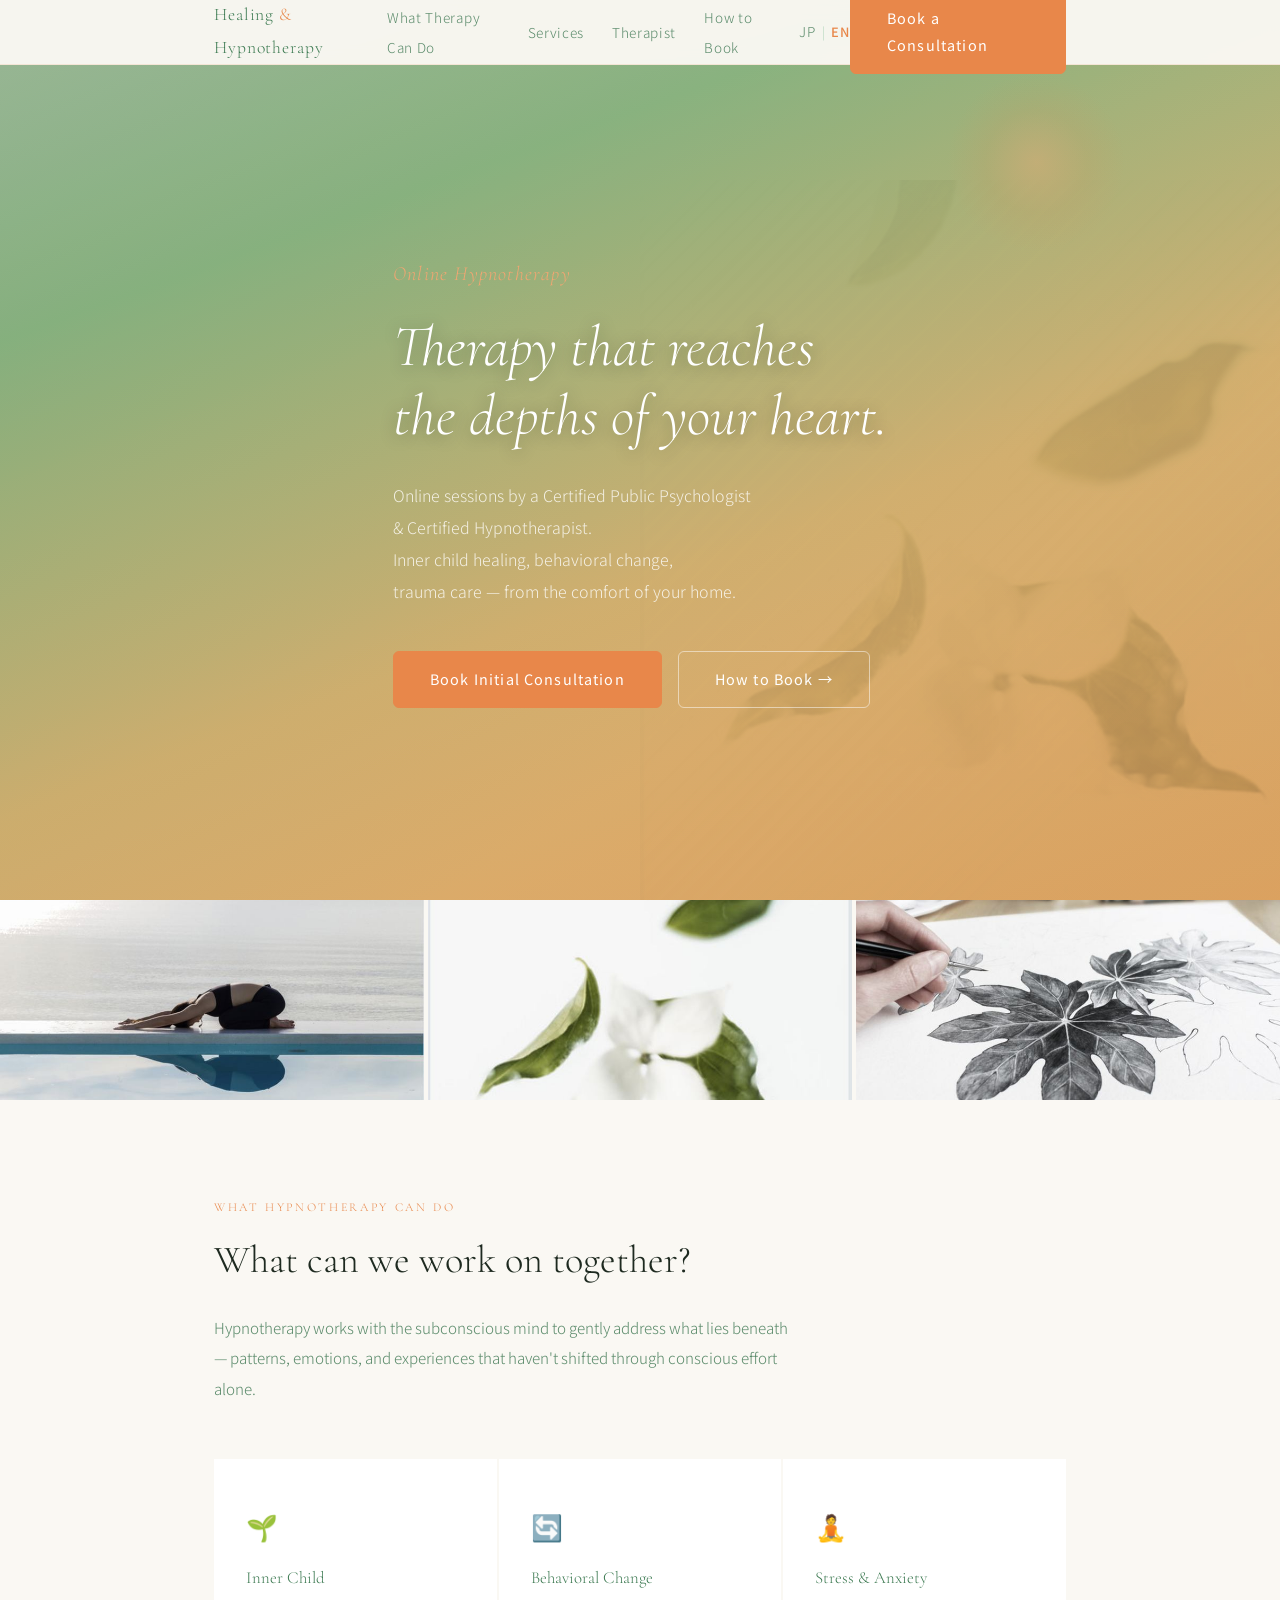
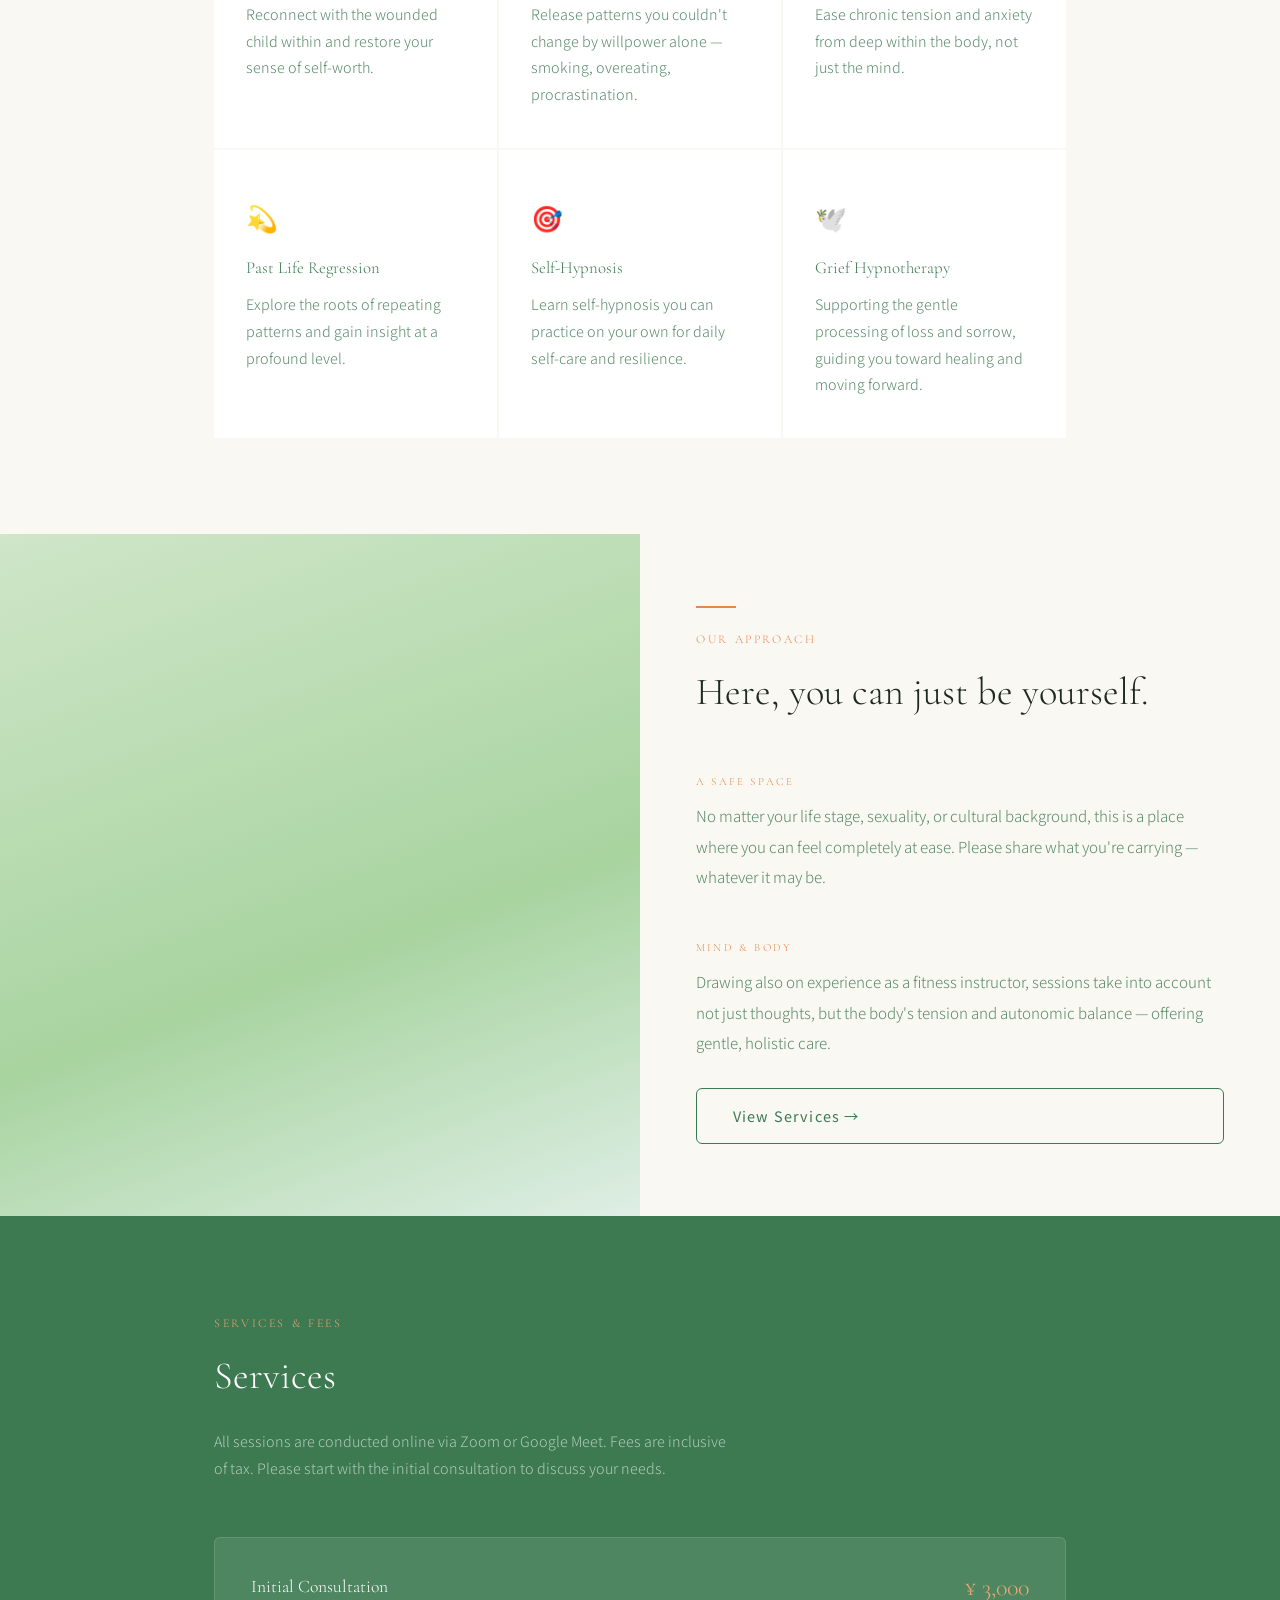
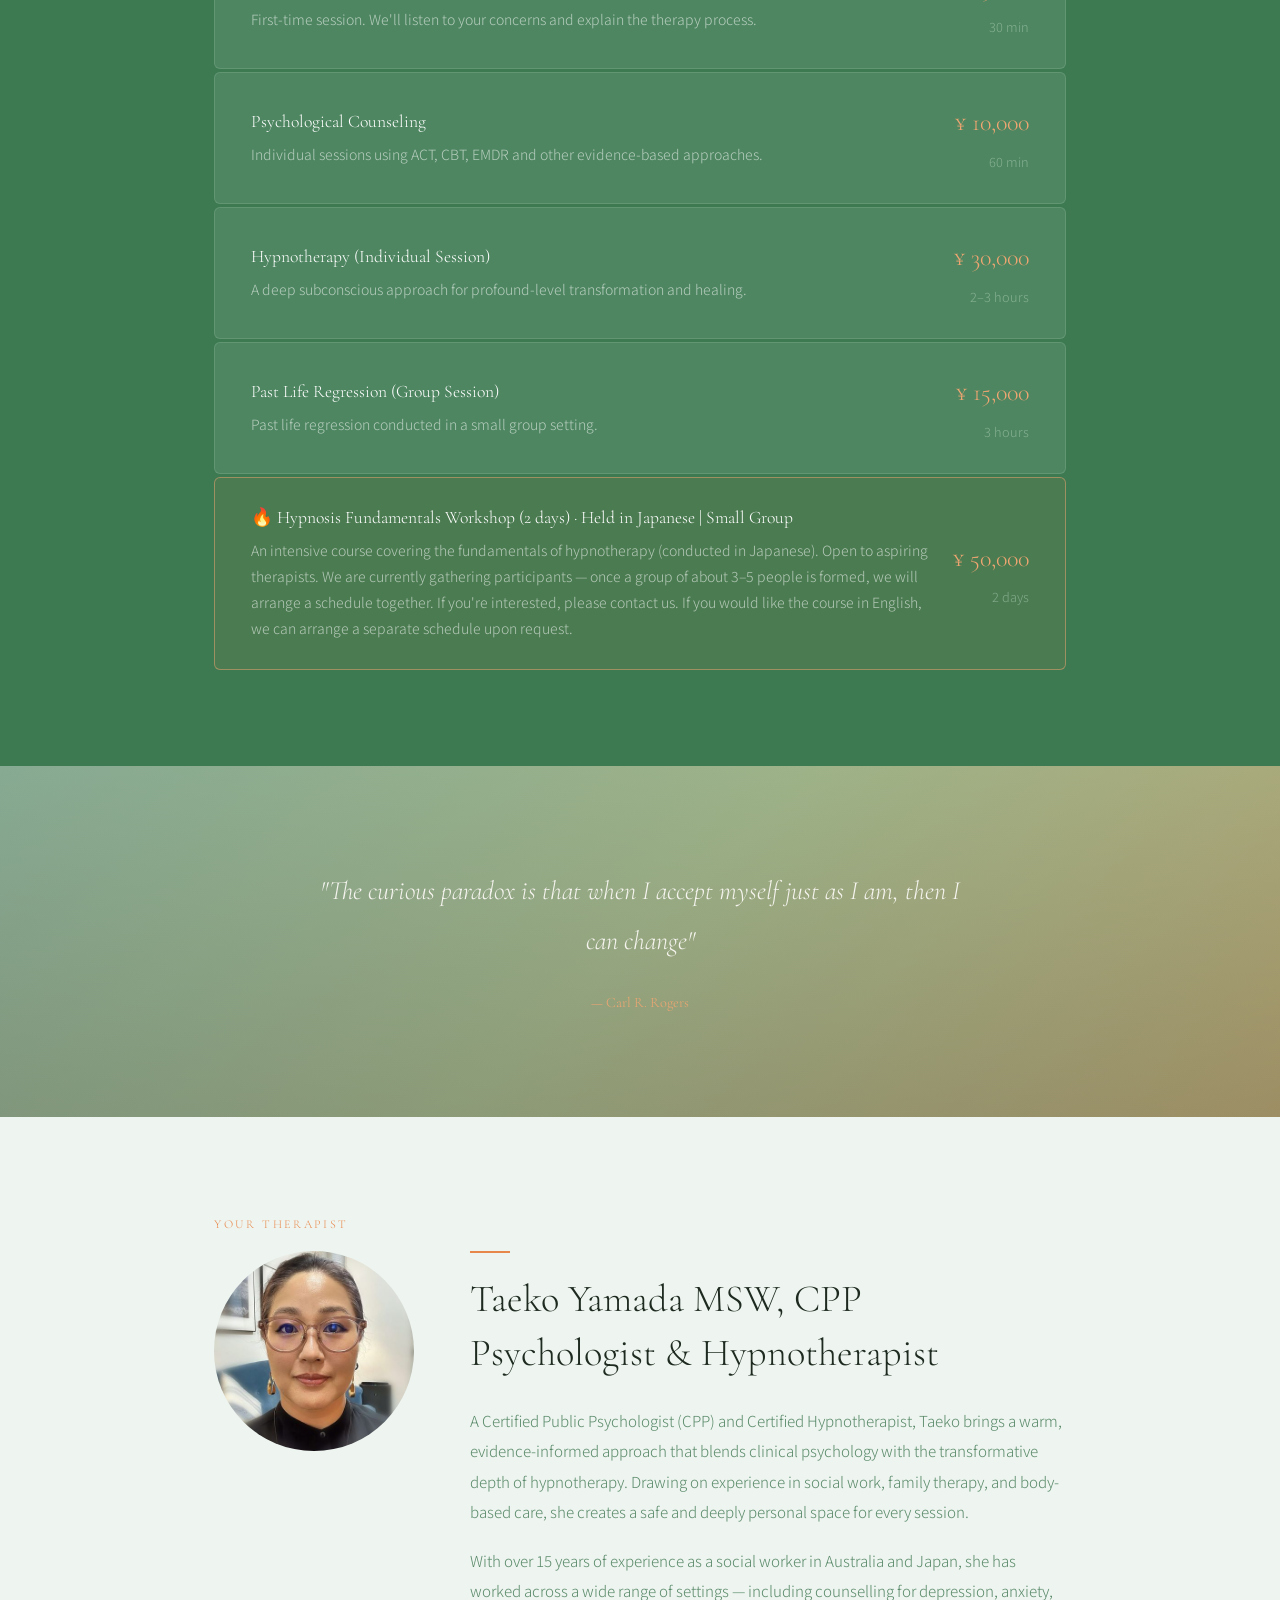
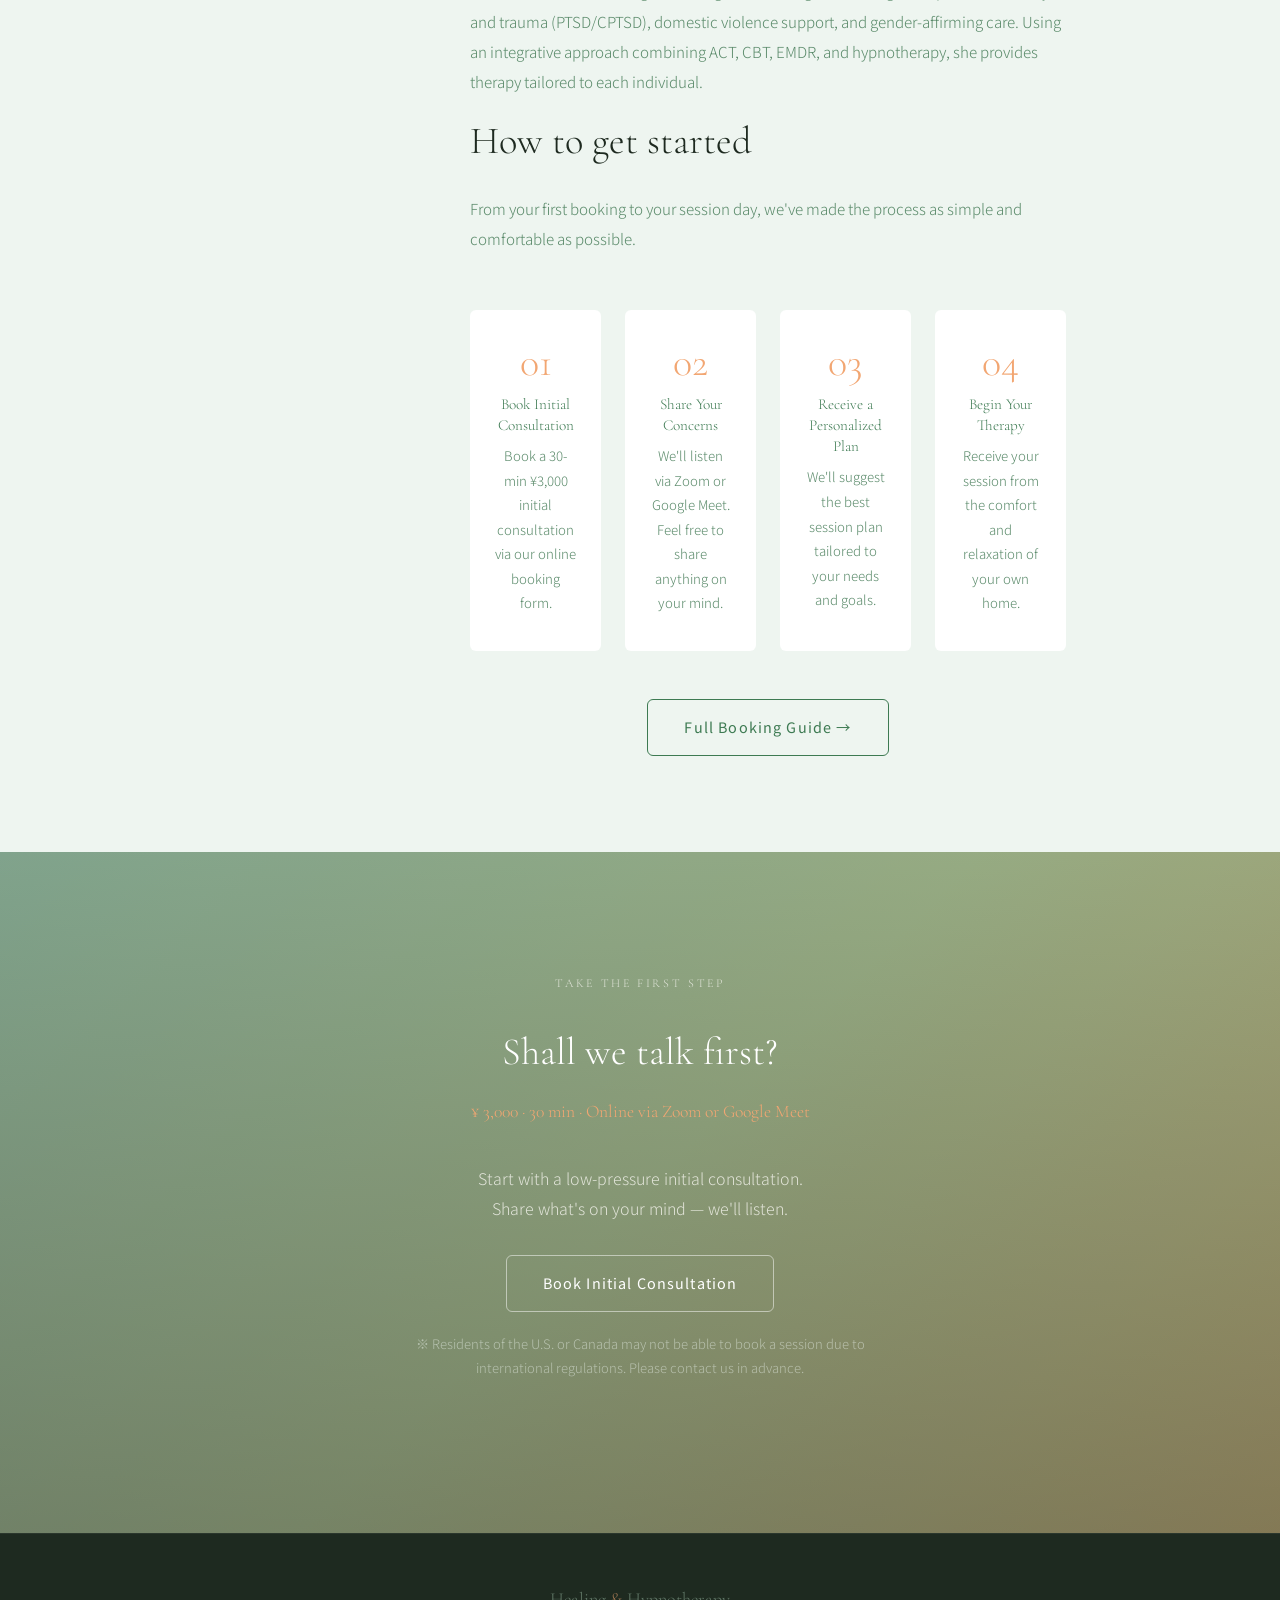
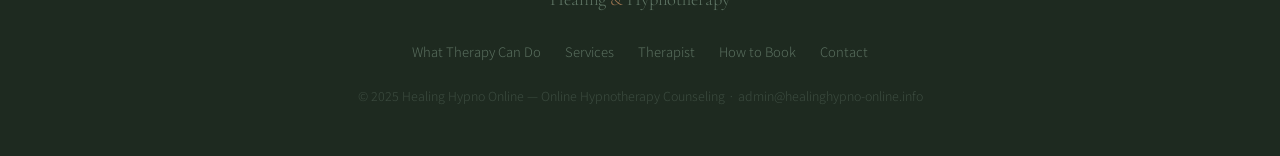
==== en/index.html @ 9063017f "Update EN workshop info: remove fixed date, add group-forming/EN-request notes" ====
<!DOCTYPE html>
<html lang="en">
<head>
  <meta charset="UTF-8" />
  <meta name="viewport" content="width=device-width, initial-scale=1.0" />
  <meta name="description" content="Online hypnotherapy and counseling by a Certified Public Psychologist and Certified Hypnotherapist. Inner child healing, behavioral change, trauma care — from home." />
  <title>Healing Hypno Online | Hypnotherapy &amp; Online Therapy</title>
    <meta property="og:type" content="website" />
    <meta property="og:site_name" content="Healing Hypno Online" />
    <meta property="og:title" content="Healing Hypno Online | Hypnotherapy &amp; Online Therapy" />
    <meta property="og:description" content="Online hypnotherapy and counseling by a licensed psychologist. Inner child healing, self-hypnosis, and behavioral change support for smoking cessation and wellness." />
    <meta property="og:url" content="https://healinghypno-online.info/en/" />
    <meta property="og:image" content="https://healinghypno-online.info/og-image.png" />
    <meta property="og:image:width" content="1200" />
    <meta property="og:image:height" content="630" />
    <meta property="og:locale" content="en_US" />
    <meta name="twitter:card" content="summary_large_image" />
    <meta name="twitter:title" content="Healing Hypno Online | Hypnotherapy &amp; Online Therapy" />
    <meta name="twitter:description" content="Online hypnotherapy and counseling by a licensed psychologist. Inner child healing, self-hypnosis, and behavioral change support for smoking cessation and wellness." />
    <meta name="twitter:image" content="https://healinghypno-online.info/og-image.png" />
  <link rel="preconnect" href="https://fonts.googleapis.com" />
  <link href="https://fonts.googleapis.com/css2?family=Noto+Serif+JP:wght@300;400;600&family=Noto+Sans+JP:wght@300;400;500&family=Cormorant+Garamond:ital,wght@0,300;0,400;1,300&display=swap" rel="stylesheet" />

  <style>
    :root {
      --ink:       #1e2a20;
      --deep:      #3d7a52;
      --warm:      #5a8a6a;
      --sage:      #7db88a;
      --sage-lt:   #b2d4bc;
      --orange:    #e8874a;
      --orange-lt: #f2a672;
      --orange-dk: #c96e30;
      --cream:     #faf8f3;
      --mist:      #eef5f0;
      --dew:       #deeee5;
      --white:     #ffffff;
      --radius:    6px;
      --serif-jp:  'Noto Serif JP', serif;
      --sans-jp:   'Noto Sans JP', sans-serif;
      --serif-en:  'Cormorant Garamond', serif;
    }

    *, *::before, *::after { box-sizing: border-box; margin: 0; padding: 0; }
    html { scroll-behavior: smooth; }
    body {
      background: var(--cream);
      color: var(--ink);
      font-family: var(--sans-jp);
      font-weight: 300;
      font-size: 16px;
      line-height: 1.85;
      -webkit-font-smoothing: antialiased;
    }
    img { display: block; max-width: 100%; }
    a { color: inherit; text-decoration: none; }

    .container { max-width: 900px; margin: 0 auto; padding: 0 24px; }
    .section { padding: 96px 0; }
    .section--dark { background: var(--deep); color: var(--mist); }
    .section--mist { background: var(--mist); }

    .label {
      font-family: var(--serif-en);
      font-size: 12px;
      letter-spacing: .22em;
      text-transform: uppercase;
      color: var(--orange);
      margin-bottom: 16px;
    }
    .label--light { color: var(--orange-lt); }
    .label--green { color: var(--sage); }

    h1, h2, h3 { font-family: var(--serif-en); font-weight: 300; line-height: 1.4; }
    h2 { font-size: clamp(1.7rem, 3vw, 2.4rem); margin-bottom: 24px; }
    h3 { font-size: 1.2rem; margin-bottom: 12px; }
    p { margin-bottom: 1.2em; }
    p:last-child { margin-bottom: 0; }

    /* BTN */
    .btn {
      display: inline-block;
      padding: 14px 36px;
      font-family: var(--sans-jp);
      font-size: .9rem; font-weight: 400;
      letter-spacing: .08em;
      border: 1px solid currentColor;
      border-radius: var(--radius);
      transition: background .25s, color .25s, border-color .25s;
      cursor: pointer;
    }
    .btn--primary { background: var(--orange); color: var(--white); border-color: var(--orange); }
    .btn--primary:hover { background: var(--orange-lt); border-color: var(--orange-lt); }
    .btn--green { background: var(--deep); color: var(--white); border-color: var(--deep); }
    .btn--green:hover { background: var(--warm); border-color: var(--warm); }
    .btn--outline { background: transparent; color: var(--deep); border-color: var(--deep); }
    .btn--outline:hover { background: var(--deep); color: var(--white); }
    .btn--outline-light { background: transparent; color: var(--white); border-color: rgba(255,255,255,.5); }
    .btn--outline-light:hover { background: rgba(255,255,255,.15); }

    /* NAV */
    nav {
      position: fixed; top: 0; left: 0; right: 0; z-index: 100;
      background: rgba(250,248,243,.96);
      backdrop-filter: blur(8px);
      border-bottom: 1px solid rgba(232,135,74,.15);
    }
    .nav-inner {
      max-width: 900px; margin: 0 auto; padding: 0 24px;
      display: flex; align-items: center; justify-content: space-between;
      height: 64px;
    }
    .nav-logo { font-family: var(--serif-en); font-size: 1.1rem; letter-spacing: .05em; color: var(--deep); }
    .nav-logo span { color: var(--orange); }
    .nav-links { display: flex; gap: 28px; list-style: none; align-items: center; }
    .nav-links a { font-size: .85rem; letter-spacing: .05em; color: var(--warm); transition: color .2s; }
    .nav-links a:hover { color: var(--orange); }
    .nav-lang {
      font-size: .8rem; letter-spacing: .06em;
      display: flex; align-items: center; gap: 6px;
    }
    .nav-lang a { color: var(--warm); transition: color .2s; }
    .nav-lang a:hover { color: var(--orange); }
    .nav-lang .active-lang { color: var(--orange); font-weight: 500; }
    .nav-lang .sep { color: var(--sage-lt); }
@media (max-width: 640px) { .nav-links { display: flex; gap: 0; } .nav-links li { display: none; } .nav-links li.lang-switch { display: block; } }

    /* HERO */
    .hero {
      min-height: 100svh;
      display: flex; align-items: center;
      position: relative; overflow: hidden;
      padding-top: 64px;
    }
    .hero-photo {
      position: absolute;
      right: -5%; bottom: -10%;
      width: 55%; height: 90%;
      background-size: cover;
      background-position: center;
      opacity: .22;
      mix-blend-mode: multiply;
      -webkit-mask-image: linear-gradient(135deg, transparent 0%, rgba(0,0,0,.5) 35%, black 70%);
      mask-image: linear-gradient(135deg, transparent 0%, rgba(0,0,0,.5) 35%, black 70%);
      pointer-events: none;
    }
    .hero-bg {
      position: absolute; inset: 0;
      background-image: linear-gradient(160deg, #cfe6c8 0%, #a8d4a0 25%, #e8c98a 60%, #f2b878 100%);
      background-size: cover;
      filter: brightness(.9) saturate(1.15);
    }
    .hero-overlay {
      position: absolute; inset: 0;
      background: linear-gradient(150deg, rgba(45,90,61,.22) 0%, rgba(232,135,74,.08) 70%, rgba(30,42,32,.02) 100%);
    }
    .hero-sun {
      position: absolute; top: 8%; right: 12%;
      width: 180px; height: 180px;
      background: radial-gradient(circle, rgba(242,166,114,.35) 0%, rgba(232,135,74,.1) 40%, transparent 70%);
      border-radius: 50%;
      animation: sunpulse 6s ease-in-out infinite;
      pointer-events: none;
    }
    @keyframes sunpulse {
      0%, 100% { transform: scale(1); opacity: .7; }
      50% { transform: scale(1.15); opacity: 1; }
    }
    @media (prefers-reduced-motion: reduce) { .hero-sun { animation: none; } }

    .hero-content { position: relative; z-index: 1; }
    .hero-en {
      font-family: var(--serif-en); font-style: italic;
      font-size: clamp(1rem, 2vw, 1.25rem);
      color: var(--orange-lt); margin-bottom: 20px; letter-spacing: .06em;
    }
    .hero h1 {
      font-family: var(--serif-en); font-style: italic; font-weight: 300;
      font-size: clamp(2.2rem, 5.5vw, 3.6rem); color: var(--white);
      margin-bottom: 28px; line-height: 1.2;
      text-shadow: 0 2px 16px rgba(20,30,22,.35);
    }
    .hero-sub {
      font-size: 1rem; color: rgba(250,248,243,.88);
      max-width: 480px; margin-bottom: 44px; line-height: 2;
    }
    .hero-btns { display: flex; gap: 16px; flex-wrap: wrap; }

    /* NATURE STRIP */
    .nature-strip {
      display: grid; grid-template-columns: repeat(3, 1fr); gap: 4px;
      height: 200px; overflow: hidden;
    }
    .nature-strip-img { transition: transform .7s ease; }
    .nature-strip-img:hover { transform: scale(1.04); }
    .nature-strip-img:nth-child(1) { background: linear-gradient(135deg, #7db88a, #3d7a52); }
    .nature-strip-img:nth-child(2) { background: linear-gradient(135deg, #a8d4a0, #7db88a); }
    .nature-strip-img:nth-child(3) { background: linear-gradient(135deg, #e8c98a, #e8874a); }
    @media (max-width: 580px) { .nature-strip { height: 120px; } }

    /* WHAT IS */
    .what-grid {
      display: grid; grid-template-columns: repeat(3, 1fr);
      gap: 2px; margin-top: 56px;
    }
    @media (max-width: 680px) { .what-grid { grid-template-columns: 1fr; } }
    .what-card {
      background: var(--white); padding: 40px 32px;
      border-top: 3px solid transparent;
      transition: border-color .25s, transform .25s, box-shadow .25s;
    }
    .what-card:hover { border-top-color: var(--orange); transform: translateY(-3px); box-shadow: 0 8px 24px rgba(232,135,74,.1); }
    .what-icon { font-size: 1.6rem; margin-bottom: 16px; display: block; }
    .what-card h3 { font-size: 1.05rem; color: var(--deep); }
    .what-card p { font-size: .9rem; color: var(--warm); }

    /* SPLIT */
    .split { display: grid; grid-template-columns: 1fr 1fr; gap: 0; }
    @media (max-width: 640px) { .split { grid-template-columns: 1fr; } }
    .split-img {
      min-height: 420px;
      background: linear-gradient(160deg, #cfe6c8 0%, #a8d4a0 60%, #deeee5 100%);
    }
    .split-body { padding: 72px 56px; display: flex; flex-direction: column; justify-content: center; }
    @media (max-width: 640px) {
      .split-img { min-height: 200px; }
      .split-body { padding: 48px 24px; }
    }
    .split-sub-label {
      font-family: var(--serif-en); font-size: 11px; letter-spacing: .2em;
      text-transform: uppercase; color: var(--orange); margin-bottom: 8px; margin-top: 28px;
    }
    .split-sub-label:first-of-type { margin-top: 0; }

    .accent-line { width: 40px; height: 2px; background: var(--orange); margin-bottom: 20px; }

    /* SERVICES */
    .service-list { margin-top: 56px; display: flex; flex-direction: column; gap: 3px; }
    .service-item {
      background: rgba(255,255,255,.09);
      border: 1px solid rgba(178,212,188,.2);
      padding: 28px 36px;
      display: flex; justify-content: space-between; align-items: center;
      gap: 24px; transition: background .2s, border-color .2s; border-radius: var(--radius);
    }
    .service-item:hover { background: rgba(255,255,255,.15); border-color: rgba(242,166,114,.4); }
    .service-info h3 { color: var(--white); font-size: 1.1rem; margin-bottom: 6px; }
    .service-info p { font-size: .88rem; color: rgba(238,245,240,.65); margin: 0; }
    .service-meta { text-align: right; flex-shrink: 0; }
    .service-price {
      font-family: var(--serif-en); font-size: 1.5rem;
      color: var(--orange-lt); display: block;
    }
    .service-duration { font-size: .8rem; color: rgba(178,212,188,.55); }
    .service-item--featured { border-color: rgba(242,166,114,.5) !important; background: rgba(232,135,74,.08) !important; }
    @media (max-width: 580px) {
      .service-item { flex-direction: column; align-items: flex-start; }
      .service-meta { text-align: left; }
    }

    /* PROFILE */
    .profile-grid { display: grid; grid-template-columns: 200px 1fr; gap: 56px; align-items: start; }
    @media (max-width: 640px) { .profile-grid { grid-template-columns: 1fr; gap: 32px; } }
    .profile-avatar {
      width: 200px; height: 200px; border-radius: 50%;
      background: linear-gradient(135deg, var(--dew), var(--sage-lt));
      display: flex; align-items: center; justify-content: center;
      font-size: 4rem;
    }
    .credential-list { list-style: none; margin-top: 20px; display: flex; flex-direction: column; gap: 8px; }
    .credential-list li {
      font-size: .88rem; color: var(--warm);
      padding-left: 20px; position: relative;
    }
    .credential-list li::before { content: '—'; position: absolute; left: 0; color: var(--orange); }

    /* FLOW */
    .approach-steps {
      display: grid; grid-template-columns: repeat(4, 1fr);
      gap: 24px; margin-top: 56px;
    }
    @media (max-width: 680px) { .approach-steps { grid-template-columns: repeat(2, 1fr); } }
    .step {
      background: var(--white); padding: 32px 24px;
      border-radius: var(--radius); text-align: center;
      border-bottom: 3px solid transparent;
      transition: border-color .25s, box-shadow .25s;
    }
    .step:hover { border-bottom-color: var(--orange); box-shadow: 0 6px 20px rgba(232,135,74,.1); }
    .step-num {
      font-family: var(--serif-en); font-size: 2.5rem;
      color: var(--orange-lt); line-height: 1; margin-bottom: 12px; display: block;
    }
    .step h3 { font-size: .95rem; color: var(--deep); margin-bottom: 8px; }
    .step p { font-size: .83rem; color: var(--warm); }

    /* QUOTE BAND */
    .quote-band {
      position: relative; overflow: hidden;
      padding: 100px 24px; text-align: center; color: var(--white);
    }
    .quote-band-bg {
      position: absolute; inset: 0;
      background-image: linear-gradient(135deg, #b8dcc4 0%, #d8e8b8 50%, #f0d49a 100%);
      filter: brightness(.85) saturate(1.1);
    }
    .quote-band-overlay {
      position: absolute; inset: 0;
      background: linear-gradient(to bottom, rgba(45,90,61,.18), rgba(30,42,32,.28));
    }
    .quote-band-content { position: relative; z-index: 1; max-width: 640px; margin: 0 auto; }
    .quote-band blockquote {
      font-family: var(--serif-en); font-style: italic; font-weight: 300;
      font-size: clamp(1.2rem, 2.5vw, 1.65rem);
      line-height: 1.9; color: rgba(250,248,243,.95); margin-bottom: 20px;
    }
    .quote-band cite { font-family: var(--serif-en); font-style: normal; font-size: .9rem; color: var(--orange-lt); }

    /* CTA */
    .cta-section {
      position: relative; overflow: hidden;
      text-align: center; padding: 120px 24px; color: var(--white);
    }
    .cta-bg {
      position: absolute; inset: 0;
      background-image: linear-gradient(135deg, #b8dcc4 0%, #d8e8b8 50%, #f0d49a 100%);
      filter: brightness(.82) saturate(1.1);
    }
    .cta-overlay {
      position: absolute; inset: 0;
      background: linear-gradient(to bottom, rgba(45,90,61,.2), rgba(30,42,32,.4));
    }
    .cta-content { position: relative; z-index: 1; }
    .cta-section h2 { color: var(--white); margin-bottom: 16px; }
    .cta-section p { color: rgba(250,248,243,.78); margin-bottom: 32px; max-width: 480px; margin-left: auto; margin-right: auto; }
    .cta-price-note { font-family: var(--serif-en); font-size: 1.1rem; color: var(--orange-lt); margin-bottom: 36px; display: block; }

    /* FOOTER */
    footer {
      background: var(--ink);
      border-top: 1px solid rgba(255,255,255,.06);
      padding: 48px 24px; text-align: center;
    }
    .footer-logo { font-family: var(--serif-en); font-size: 1.15rem; color: rgba(178,212,188,.45); margin-bottom: 8px; }
    .footer-logo span { color: rgba(242,166,114,.6); }
    .footer-links {
      display: flex; justify-content: center; gap: 24px; flex-wrap: wrap;
      list-style: none; margin: 20px 0;
    }
    .footer-links a { font-size: .82rem; color: rgba(178,212,188,.4); transition: color .2s; }
    .footer-links a:hover { color: var(--orange-lt); }
    .footer-copy { font-size: .78rem; color: rgba(178,212,188,.2); }

    .fade-in { opacity: 0; transform: translateY(24px); transition: opacity .7s ease, transform .7s ease; }
    .fade-in.visible { opacity: 1; transform: none; }
  .back-top{position:fixed;bottom:28px;right:28px;z-index:200;width:44px;height:44px;background:var(--orange);color:var(--white);border:none;border-radius:50%;display:flex;align-items:center;justify-content:center;cursor:pointer;opacity:0;pointer-events:none;transition:opacity .3s,transform .3s;font-size:1.2rem;box-shadow:0 4px 12px rgba(232,135,74,.35)}.back-top.visible{opacity:1;pointer-events:auto}.back-top:hover{transform:translateY(-3px);background:var(--orange-lt)}
  </style>
  <link rel="canonical" href="https://healinghypno-online.info/en/" />
  <link rel="alternate" hreflang="ja" href="https://healinghypno-online.info/" />
  <link rel="alternate" hreflang="en" href="https://healinghypno-online.info/en/" />
  <link rel="alternate" hreflang="x-default" href="https://healinghypno-online.info/" />
  <meta property="og:title" content="Healing Hypno Online | Hypnotherapy &amp; Online Therapy" />
  <meta property="og:description" content="Online hypnotherapy and counseling by a Certified Public Psychologist and Certified Hypnotherapist. Inner child healing, behavioral change, trauma care — from home." />
  <meta property="og:url" content="https://healinghypno-online.info/en/" />
  <meta property="og:type" content="website" />
  <meta property="og:locale" content="en_US" />
  <meta property="og:locale:alternate" content="ja_JP" />
</head>
<body>

<!-- NAV -->
<nav>
  <div class="nav-inner">
    <div class="nav-logo">Healing <span>&</span> Hypnotherapy</div>
    <ul class="nav-links">
      <li><a href="#about">What Therapy Can Do</a></li>
      <li><a href="#services">Services</a></li>
      <li><a href="#profile">Therapist</a></li>
      <li><a href="https://fluentmind350.github.io/healing-hypno-booking/en.html">How to Book</a></li>
      <li class="nav-lang lang-switch">
        <a href="https://www.healinghypno-online.info">JP</a>
        <span class="sep">|</span>
        <span class="active-lang">EN</span>
      </li>
    </ul>
    <a href="https://docs.google.com/forms/d/e/1FAIpQLSc7ksZSYjFXfZsTuzKey1ICZi8XS70Y63VBq0-anXYmDNOoTw/viewform" class="btn btn--primary" target="_blank">Book a Consultation</a>
  </div>
</nav>

<!-- HERO -->
<section class="hero">
  <div class="hero-bg"></div>
  <div class="hero-photo" style="background-image:url('[data-uri]')"></div>
  <div class="hero-overlay"></div>
  <div class="hero-sun"></div>
  <div class="container hero-content fade-in">
    <p class="hero-en">Online Hypnotherapy</p>
    <h1>Therapy that reaches<br>the depths of your heart.</h1>
    <p class="hero-sub">
      Online sessions by a Certified Public Psychologist<br>
      &amp; Certified Hypnotherapist.<br>
      Inner child healing, behavioral change,<br>
      trauma care — from the comfort of your home.
    </p>
    <div class="hero-btns">
      <a href="https://docs.google.com/forms/d/e/1FAIpQLSc7ksZSYjFXfZsTuzKey1ICZi8XS70Y63VBq0-anXYmDNOoTw/viewform" class="btn btn--primary" target="_blank">Book Initial Consultation</a>
      <a href="https://fluentmind350.github.io/healing-hypno-booking/en.html" class="btn btn--outline-light">How to Book →</a>
    </div>
  </div>
</section>

<!-- NATURE STRIP -->
<div class="nature-strip">
  <div class="nature-strip-img" style="background-image:url('[data-uri]'); background-size:cover; background-position:center;"></div>
  <div class="nature-strip-img" style="background-image:url('[data-uri]'); background-size:cover; background-position:center;"></div>
  <div class="nature-strip-img" style="background-image:url('[data-uri]'); background-size:cover; background-position:center;"></div>
</div>

<!-- WHAT IS THERAPY -->
<section class="section" id="about">
  <div class="container fade-in">
    <p class="label">What Hypnotherapy Can Do</p>
    <h2>What can we work on together?</h2>
    <p style="color: var(--warm); max-width: 580px; font-size: .95rem; line-height: 2;">
      Hypnotherapy works with the subconscious mind to gently address what lies beneath — patterns,
      emotions, and experiences that haven't shifted through conscious effort alone.
    </p>
    <div class="what-grid">
      <div class="what-card">
        <span class="what-icon">🌱</span>
        <h3>Inner Child</h3>
        <p>Reconnect with the wounded child within and restore your sense of self-worth.</p>
      </div>
      <div class="what-card">
        <span class="what-icon">🔄</span>
        <h3>Behavioral Change</h3>
        <p>Release patterns you couldn't change by willpower alone — smoking, overeating, procrastination.</p>
      </div>
      <div class="what-card">
        <span class="what-icon">🧘</span>
        <h3>Stress &amp; Anxiety</h3>
        <p>Ease chronic tension and anxiety from deep within the body, not just the mind.</p>
      </div>
      <div class="what-card">
        <span class="what-icon">💫</span>
        <h3>Past Life Regression</h3>
        <p>Explore the roots of repeating patterns and gain insight at a profound level.</p>
      </div>
      <div class="what-card">
        <span class="what-icon">🎯</span>
        <h3>Self-Hypnosis</h3>
        <p>Learn self-hypnosis you can practice on your own for daily self-care and resilience.</p>
      </div>
      <div class="what-card">
        <span class="what-icon">🕊️</span>
        <h3>Grief Hypnotherapy</h3>
        <p>Supporting the gentle processing of loss and sorrow, guiding you toward healing and moving forward.</p>
      </div>
    </div>
  </div>
</section>

<!-- ABOUT / SPLIT -->
<div class="split">
  <div class="split-img"></div>
  <div class="split-body fade-in">
    <div class="accent-line"></div>
    <p class="label">Our Approach</p>
    <h2>Here, you can just be yourself.</h2>
    <p class="split-sub-label">A Safe Space</p>
    <p style="color: var(--warm); font-size: .95rem; line-height: 2;">
      No matter your life stage, sexuality, or cultural background,
      this is a place where you can feel completely at ease.
      Please share what you're carrying — whatever it may be.
    </p>
    <p class="split-sub-label">Mind &amp; Body</p>
    <p style="color: var(--warm); font-size: .95rem; line-height: 2;">
      Drawing also on experience as a fitness instructor, sessions
      take into account not just thoughts, but the body's tension
      and autonomic balance — offering gentle, holistic care.
    </p>
    <a href="#services" class="btn btn--outline" style="margin-top: 12px; display: inline-block;">View Services →</a>
  </div>
</div>

<!-- SERVICES -->
<section class="section section--dark" id="services">
  <div class="container fade-in">
    <p class="label label--light">Services &amp; Fees</p>
    <h2 style="color: var(--white);">Services</h2>
    <p style="color: rgba(238,245,240,.65); font-size: .9rem; max-width: 520px;">
      All sessions are conducted online via Zoom or Google Meet. Fees are inclusive of tax.
      Please start with the initial consultation to discuss your needs.
    </p>
    <div class="service-list">
      <div class="service-item">
        <div class="service-info">
          <h3>Initial Consultation</h3>
          <p>First-time session. We'll listen to your concerns and explain the therapy process.</p>
        </div>
        <div class="service-meta">
          <span class="service-price">¥ 3,000</span>
          <span class="service-duration">30 min</span>
        </div>
      </div>
      <div class="service-item">
        <div class="service-info">
          <h3>Psychological Counseling</h3>
          <p>Individual sessions using ACT, CBT, EMDR and other evidence-based approaches.</p>
        </div>
        <div class="service-meta">
          <span class="service-price">¥ 10,000</span>
          <span class="service-duration">60 min</span>
        </div>
      </div>
      <div class="service-item">
        <div class="service-info">
          <h3>Hypnotherapy (Individual Session)</h3>
          <p>A deep subconscious approach for profound-level transformation and healing.</p>
        </div>
        <div class="service-meta">
          <span class="service-price">¥ 30,000</span>
          <span class="service-duration">2–3 hours</span>
        </div>
      </div>
      <div class="service-item">
        <div class="service-info">
          <h3>Past Life Regression (Group Session)</h3>
          <p>Past life regression conducted in a small group setting.</p>
        </div>
        <div class="service-meta">
          <span class="service-price">¥ 15,000</span>
          <span class="service-duration">3 hours</span>
        </div>
      </div>
      <div class="service-item service-item--featured">
        <div class="service-info">
          <h3>🔥 Hypnosis Fundamentals Workshop (2 days) · Held in Japanese | Small Group</h3>
          <p>An intensive course covering the fundamentals of hypnotherapy (conducted in Japanese). Open to aspiring therapists. We are currently gathering participants — once a group of about 3–5 people is formed, we will arrange a schedule together. If you're interested, please contact us. If you would like the course in English, we can arrange a separate schedule upon request.</p>
        </div>
        <div class="service-meta">
          <span class="service-price">¥ 50,000</span>
          <span class="service-duration">2 days</span>
        </div>
      </div>
      
    </div>
  </div>
</section>

<!-- QUOTE BAND -->
<div class="quote-band">
  <div class="quote-band-bg"></div>
  <div class="quote-band-overlay"></div>
  <div class="quote-band-content fade-in">
    <blockquote>
      "The curious paradox is that when I accept myself just as I am, then I can change"
    </blockquote>
    <cite>— Carl R. Rogers</cite>
  </div>
</div>

<!-- PROFILE -->
<section class="section section--mist" id="profile">
  <div class="container fade-in">
    <p class="label">Your Therapist</p>
    <div class="profile-grid">
      <div>
        <img style="width:200px;height:200px;border-radius:50%;object-fit:cover;display:block;" src="[data-uri]"/>
      </div>
      <div>
        <div class="accent-line"></div>
        <h2>Taeko Yamada MSW, CPP<br>Psychologist &amp; Hypnotherapist</h2>
        <p style="color: var(--warm); font-size: .95rem; line-height: 2;">
          A Certified Public Psychologist (CPP) and Certified Hypnotherapist, Taeko brings
          a warm, evidence-informed approach that blends clinical psychology with the
          transformative depth of hypnotherapy. Drawing on experience in social work,
          family therapy, and body-based care, she creates a safe and deeply personal
          space for every session.
        </p>
        <p style="color:var(--warm);font-size:.95rem;line-height:2">With over 15 years of experience as a social worker in Australia and Japan, she has worked across a wide range of settings — including counselling for depression, anxiety, and trauma (PTSD/CPTSD), domestic violence support, and gender-affirming care. Using an integrative approach combining ACT, CBT, EMDR, and hypnotherapy, she provides therapy tailored to each individual.</p>
    <h2>How to get started</h2>
    <p style="color: var(--warm); max-width: 560px; font-size: .95rem; line-height: 2;">
      From your first booking to your session day, we've made the process
      as simple and comfortable as possible.
    </p>
    <div class="approach-steps">
      <div class="step">
        <span class="step-num">01</span>
        <h3>Book Initial Consultation</h3>
        <p>Book a 30-min ¥3,000 initial consultation via our online booking form.</p>
      </div>
      <div class="step">
        <span class="step-num">02</span>
        <h3>Share Your Concerns</h3>
        <p>We'll listen via Zoom or Google Meet. Feel free to share anything on your mind.</p>
      </div>
      <div class="step">
        <span class="step-num">03</span>
        <h3>Receive a Personalized Plan</h3>
        <p>We'll suggest the best session plan tailored to your needs and goals.</p>
      </div>
      <div class="step">
        <span class="step-num">04</span>
        <h3>Begin Your Therapy</h3>
        <p>Receive your session from the comfort and relaxation of your own home.</p>
      </div>
    </div>
    <div style="margin-top: 48px; text-align: center;">
      <a href="https://fluentmind350.github.io/healing-hypno-booking/en.html" class="btn btn--outline">Full Booking Guide →</a>
    </div>
  </div>
</section>

<!-- CTA -->
<section class="cta-section">
  <div class="cta-bg"></div>
  <div class="cta-overlay"></div>
  <div class="cta-content fade-in">
    <p class="label label--light">Take the first step</p>
    <h2 style="color: var(--white);">Shall we talk first?</h2>
    <span class="cta-price-note">¥ 3,000 · 30 min · Online via Zoom or Google Meet</span>
    <p>Start with a low-pressure initial consultation.<br>Share what's on your mind — we'll listen.</p>
    <a href="https://docs.google.com/forms/d/e/1FAIpQLSc7ksZSYjFXfZsTuzKey1ICZi8XS70Y63VBq0-anXYmDNOoTw/viewform" class="btn btn--outline-light" target="_blank">Book Initial Consultation</a>
  
    <p style="color:rgba(238,245,240,.5);font-size:.82rem;margin-top:20px;">※ Residents of the U.S. or Canada may not be able to book a session due to international regulations. Please contact us in advance.</p>
  </div>
</section>

<!-- FOOTER -->
<footer>
  <div class="footer-logo">Healing <span>&</span> Hypnotherapy</div>
  <ul class="footer-links">
    <li><a href="#about">What Therapy Can Do</a></li>
    <li><a href="#services">Services</a></li>
    <li><a href="#profile">Therapist</a></li>
    <li><a href="https://fluentmind350.github.io/healing-hypno-booking/en.html">How to Book</a></li>
    <li><a href="mailto:admin@healinghypno-online.info">Contact</a></li>
  </ul>
  <p class="footer-copy">© 2025 Healing Hypno Online — Online Hypnotherapy Counseling · admin@healinghypno-online.info</p>
</footer>

<script>
  const obs = new IntersectionObserver(entries => {
    entries.forEach(e => { if (e.isIntersecting) { e.target.classList.add('visible'); obs.unobserve(e.target); } });
  }, { threshold: 0.1 });
  document.querySelectorAll('.fade-in').forEach(el => obs.observe(el));
</script>


<button class="back-top" id="backTop" aria-label="Back to top" onclick="window.scrollTo({top:0,behavior:'smooth'})">&#8593;</button>
<script>window.addEventListener('scroll',()=>{const b=document.getElementById('backTop');if(b)b.classList.toggle('visible',window.scrollY>300);});</script>
</body>
</html>
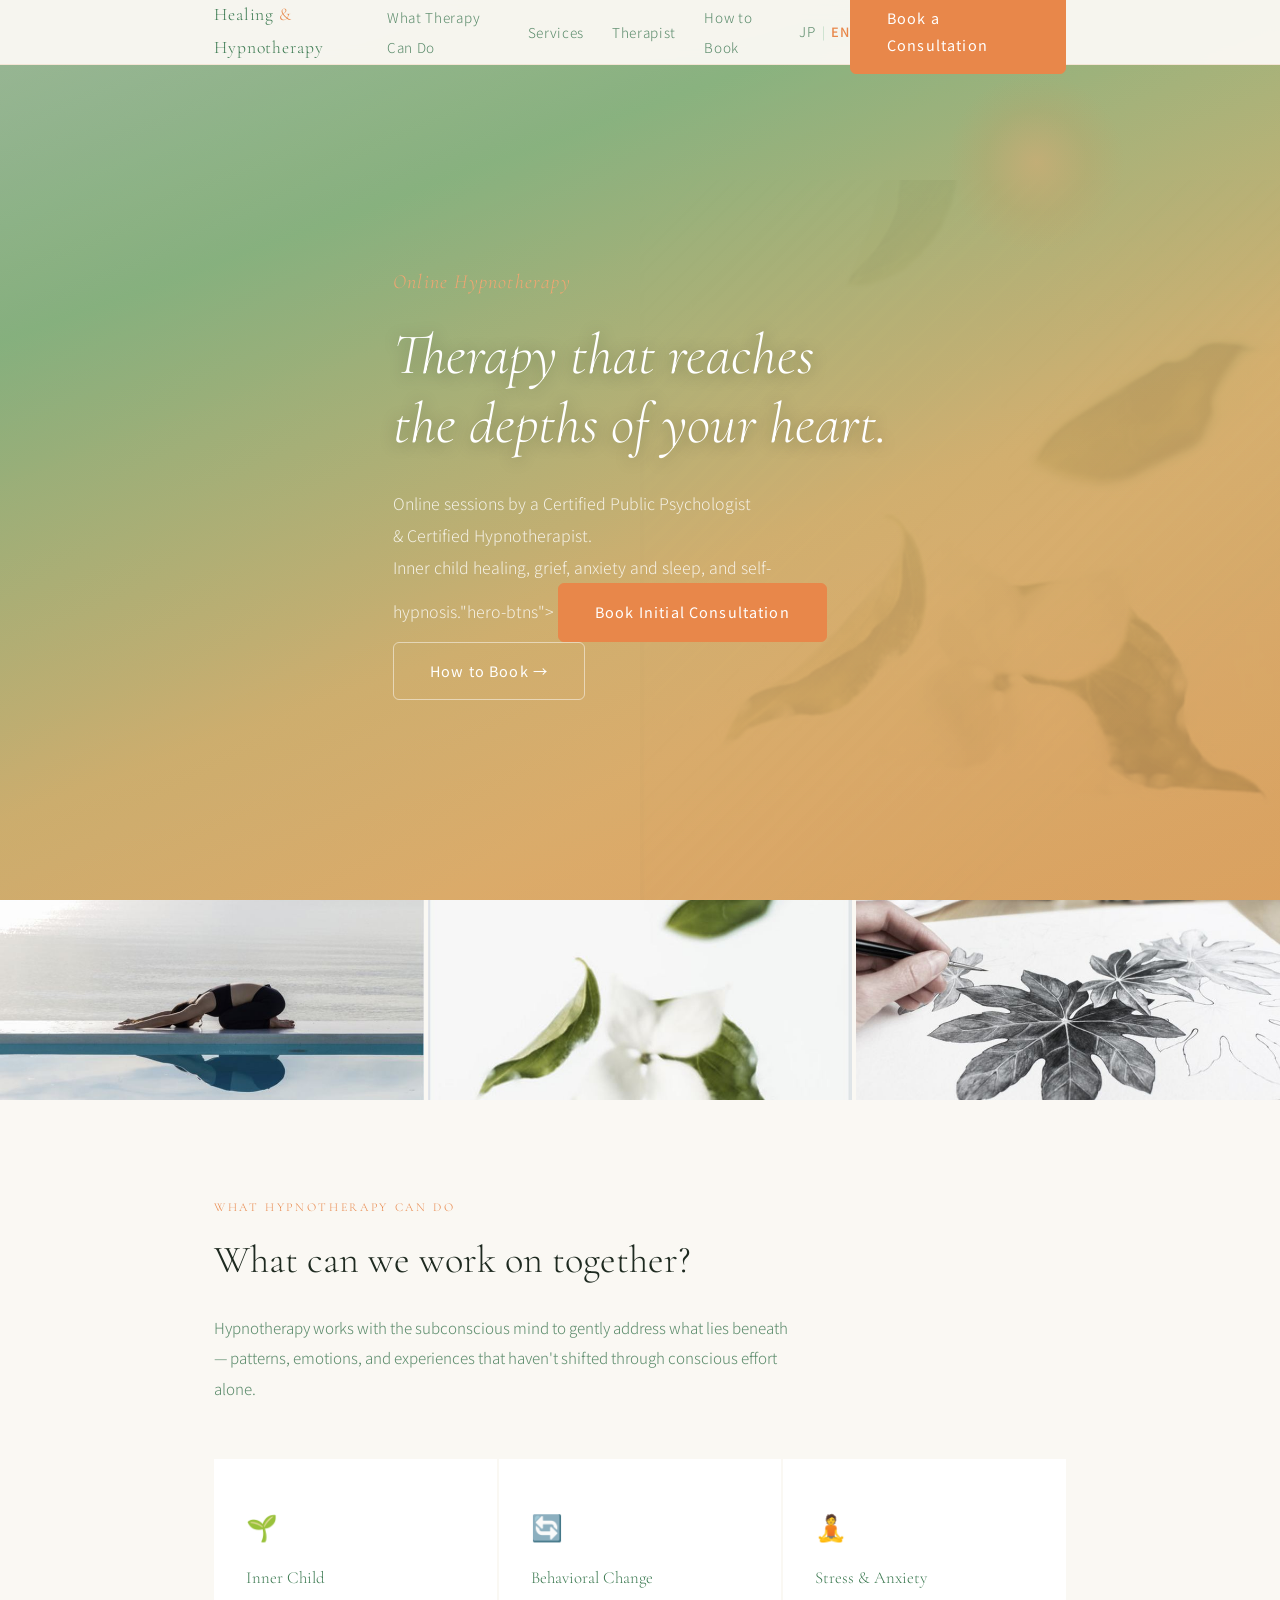
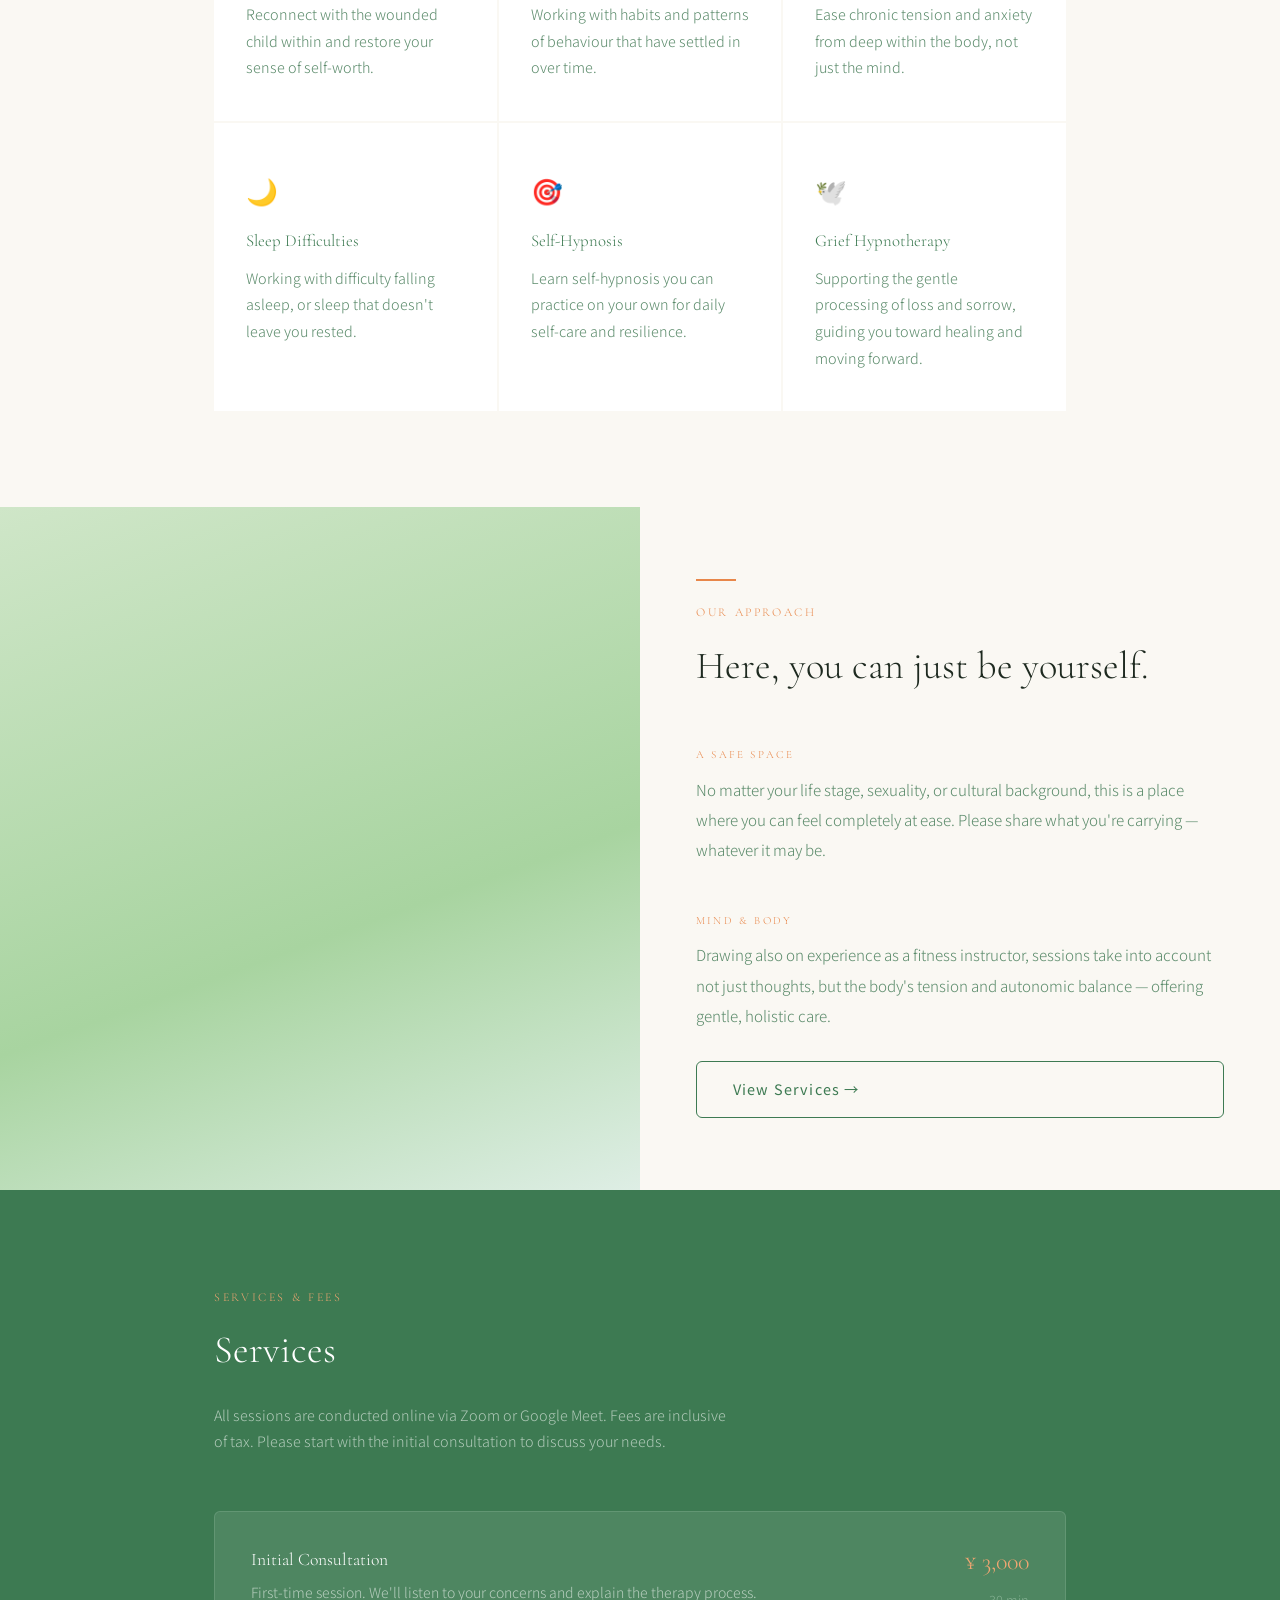
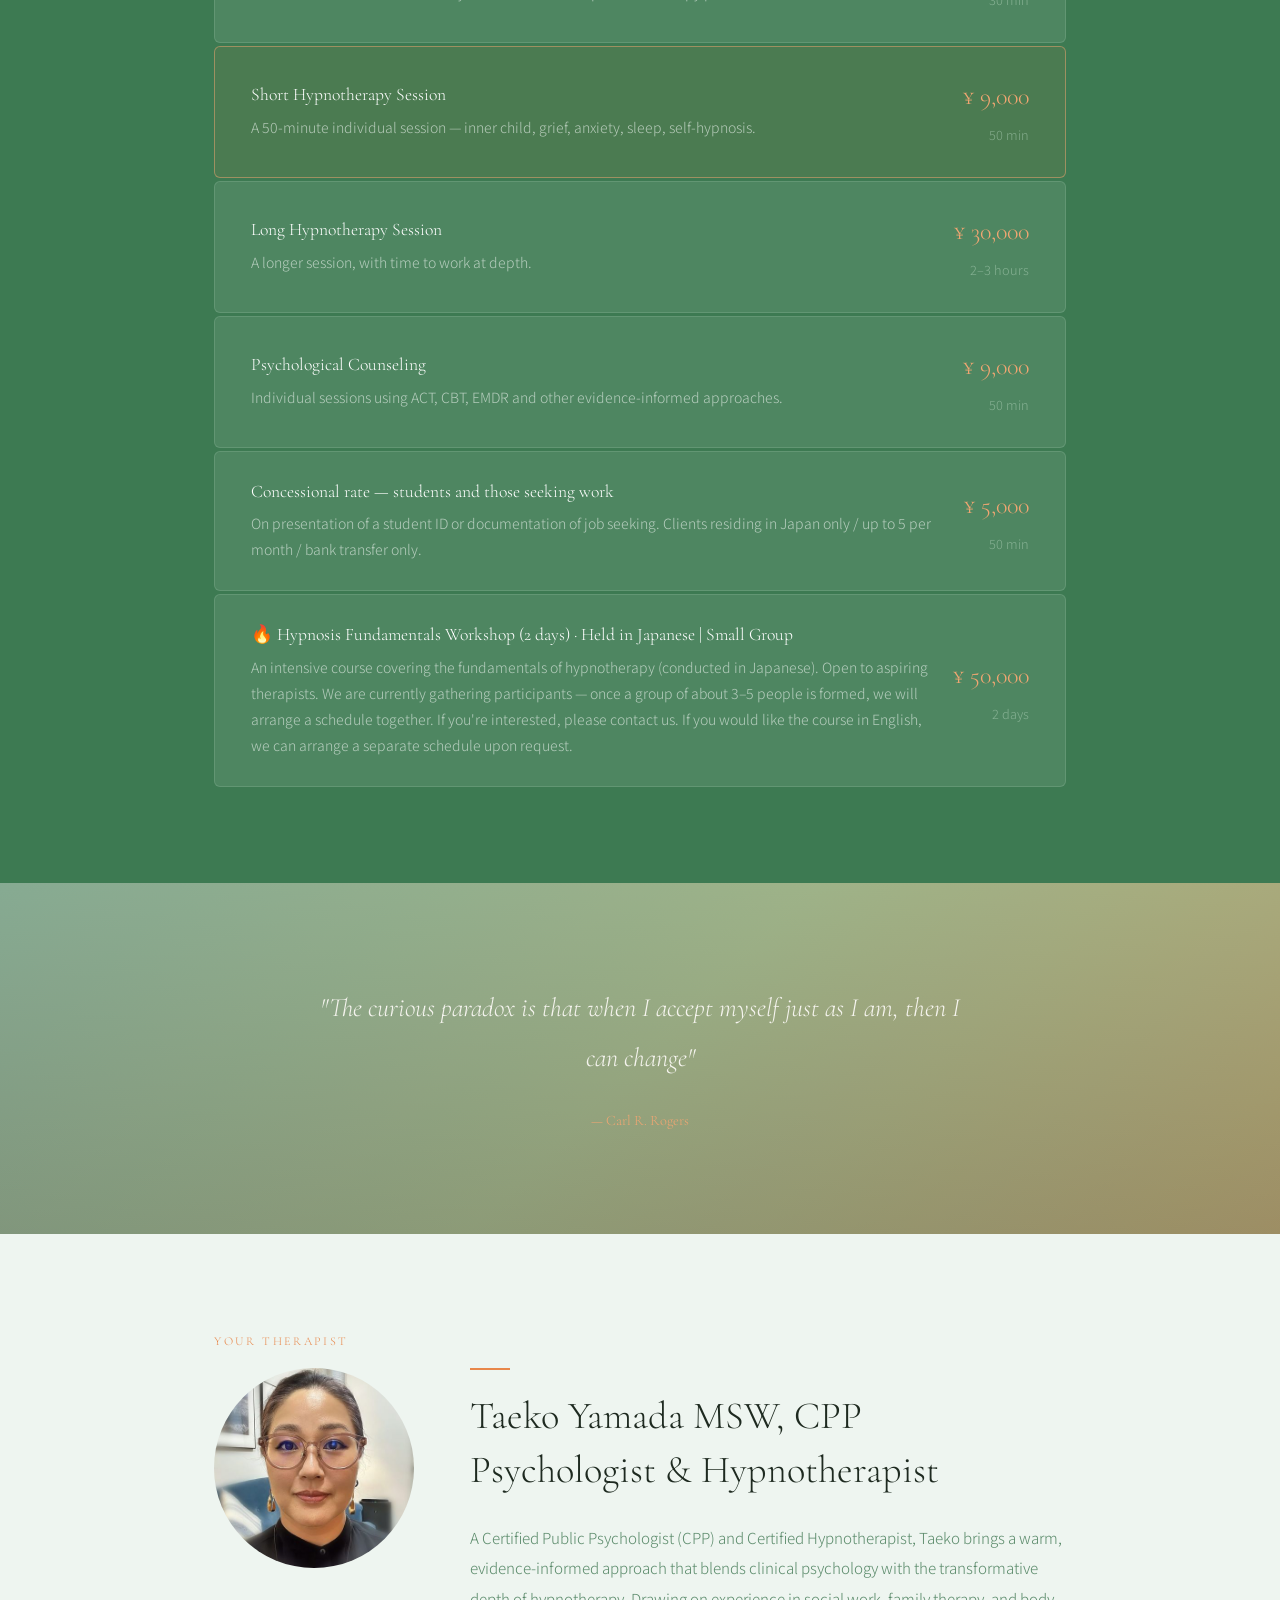
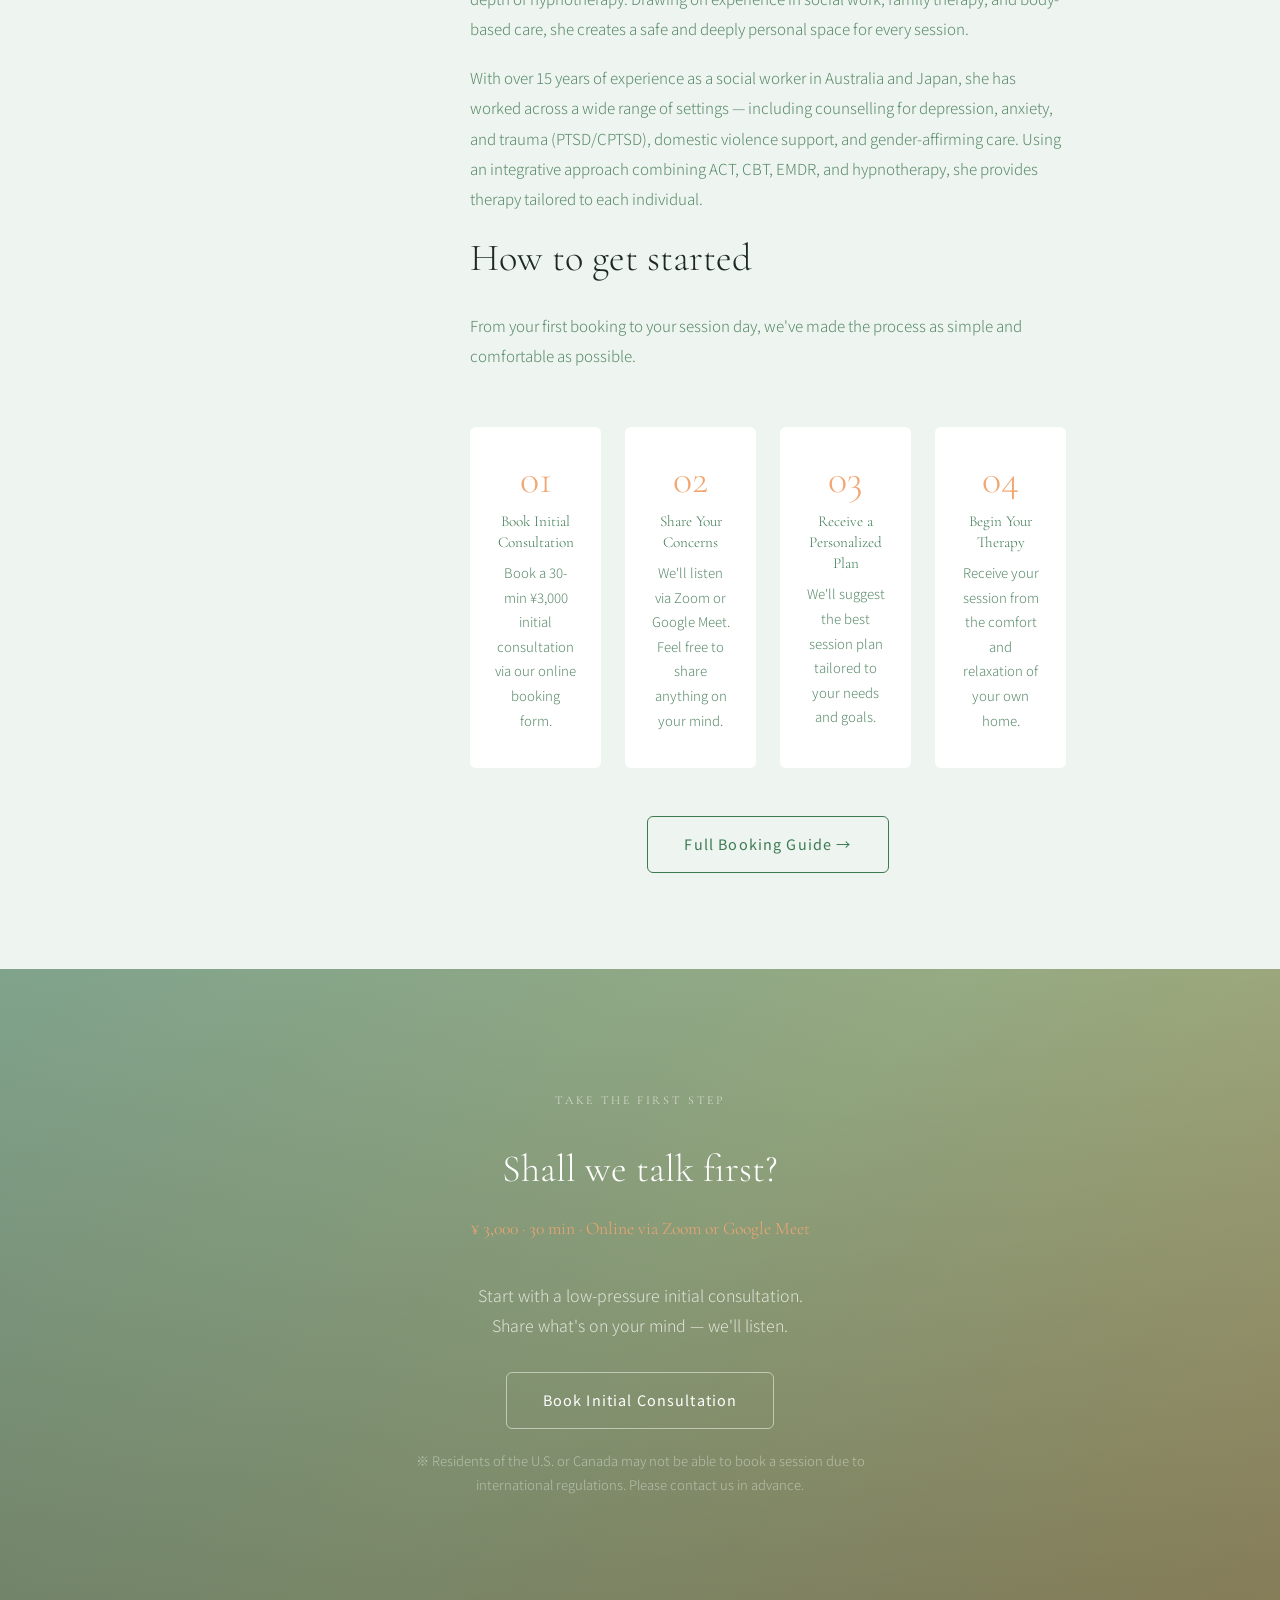
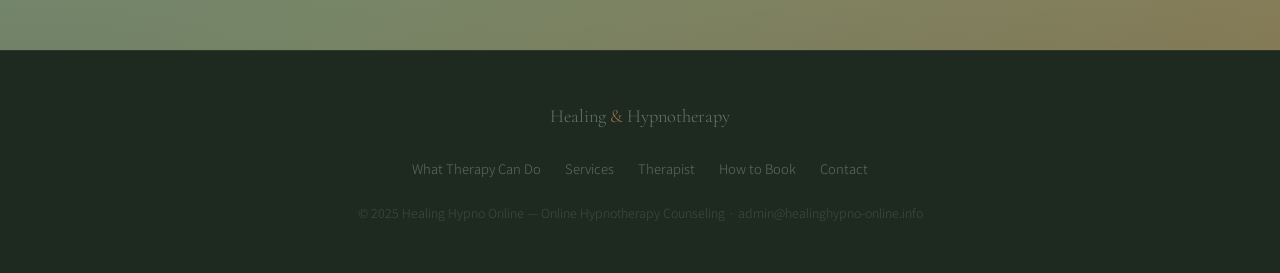
==== commit 8f6774a3: "EN: mirror JA service restructure, drop past-life tile, add short session and concession" ====
--- a/en/index.html
+++ b/en/index.html
@@ -3,12 +3,12 @@
 <head>
   <meta charset="UTF-8" />
   <meta name="viewport" content="width=device-width, initial-scale=1.0" />
-  <meta name="description" content="Online hypnotherapy and counseling by a Certified Public Psychologist and Certified Hypnotherapist. Inner child healing, behavioral change, trauma care — from home." />
+  <meta name="description" content="Online hypnotherapy and counseling by a Certified Public Psychologist and Certified Hypnotherapist. Inner child healing, grief, anxiety and sleep, and self-hypnosis." />
   <title>Healing Hypno Online | Hypnotherapy &amp; Online Therapy</title>
     <meta property="og:type" content="website" />
     <meta property="og:site_name" content="Healing Hypno Online" />
     <meta property="og:title" content="Healing Hypno Online | Hypnotherapy &amp; Online Therapy" />
-    <meta property="og:description" content="Online hypnotherapy and counseling by a licensed psychologist. Inner child healing, self-hypnosis, and behavioral change support for smoking cessation and wellness." />
+    <meta property="og:description" content="Online hypnotherapy and counseling by a licensed psychologist. Inner child healing, grief, anxiety and sleep, and self-hypnosis." />
     <meta property="og:url" content="https://healinghypno-online.info/en/" />
     <meta property="og:image" content="https://healinghypno-online.info/og-image.png" />
     <meta property="og:image:width" content="1200" />
@@ -16,7 +16,7 @@
     <meta property="og:locale" content="en_US" />
     <meta name="twitter:card" content="summary_large_image" />
     <meta name="twitter:title" content="Healing Hypno Online | Hypnotherapy &amp; Online Therapy" />
-    <meta name="twitter:description" content="Online hypnotherapy and counseling by a licensed psychologist. Inner child healing, self-hypnosis, and behavioral change support for smoking cessation and wellness." />
+    <meta name="twitter:description" content="Online hypnotherapy and counseling by a licensed psychologist. Inner child healing, grief, anxiety and sleep, and self-hypnosis." />
     <meta name="twitter:image" content="https://healinghypno-online.info/og-image.png" />
   <link rel="preconnect" href="https://fonts.googleapis.com" />
   <link href="https://fonts.googleapis.com/css2?family=Noto+Serif+JP:wght@300;400;600&family=Noto+Sans+JP:wght@300;400;500&family=Cormorant+Garamond:ital,wght@0,300;0,400;1,300&display=swap" rel="stylesheet" />
@@ -360,7 +360,7 @@
   <link rel="alternate" hreflang="en" href="https://healinghypno-online.info/en/" />
   <link rel="alternate" hreflang="x-default" href="https://healinghypno-online.info/" />
   <meta property="og:title" content="Healing Hypno Online | Hypnotherapy &amp; Online Therapy" />
-  <meta property="og:description" content="Online hypnotherapy and counseling by a Certified Public Psychologist and Certified Hypnotherapist. Inner child healing, behavioral change, trauma care — from home." />
+  <meta property="og:description" content="Online hypnotherapy and counseling by a Certified Public Psychologist and Certified Hypnotherapist. Inner child healing, grief, anxiety and sleep, and self-hypnosis." />
   <meta property="og:url" content="https://healinghypno-online.info/en/" />
   <meta property="og:type" content="website" />
   <meta property="og:locale" content="en_US" />
@@ -399,10 +399,7 @@
     <p class="hero-sub">
       Online sessions by a Certified Public Psychologist<br>
       &amp; Certified Hypnotherapist.<br>
-      Inner child healing, behavioral change,<br>
-      trauma care — from the comfort of your home.
-    </p>
-    <div class="hero-btns">
+      Inner child healing, grief, anxiety and sleep, and self-hypnosis."hero-btns">
       <a href="https://docs.google.com/forms/d/e/1FAIpQLSc7ksZSYjFXfZsTuzKey1ICZi8XS70Y63VBq0-anXYmDNOoTw/viewform" class="btn btn--primary" target="_blank">Book Initial Consultation</a>
       <a href="https://fluentmind350.github.io/healing-hypno-booking/en.html" class="btn btn--outline-light">How to Book →</a>
     </div>
@@ -434,7 +431,7 @@
       <div class="what-card">
         <span class="what-icon">🔄</span>
         <h3>Behavioral Change</h3>
-        <p>Release patterns you couldn't change by willpower alone — smoking, overeating, procrastination.</p>
+        <p>Working with habits and patterns of behaviour that have settled in over time.</p>
       </div>
       <div class="what-card">
         <span class="what-icon">🧘</span>
@@ -442,9 +439,9 @@
         <p>Ease chronic tension and anxiety from deep within the body, not just the mind.</p>
       </div>
       <div class="what-card">
-        <span class="what-icon">💫</span>
-        <h3>Past Life Regression</h3>
-        <p>Explore the roots of repeating patterns and gain insight at a profound level.</p>
+        <span class="what-icon">🌙</span>
+        <h3>Sleep Difficulties</h3>
+        <p>Working with difficulty falling asleep, or sleep that doesn't leave you rested.</p>
       </div>
       <div class="what-card">
         <span class="what-icon">🎯</span>
@@ -503,39 +500,35 @@
           <span class="service-duration">30 min</span>
         </div>
       </div>
+      <div class="service-item service-item--featured"><div class="service-info"><h3>Short Hypnotherapy Session</h3>
+          <p>A 50-minute individual session — inner child, grief, anxiety, sleep, self-hypnosis.</p>
+        </div>
+        <div class="service-meta">
+          <span class="service-price">¥ 9,000</span>
+          <span class="service-duration">50 min</span>
+        </div>
+      </div>
+      <div class="service-item">
+        <div class="service-info">
+          <h3>Long Hypnotherapy Session</h3>
+          <p>A longer session, with time to work at depth.</p>
+        </div>
+        <div class="service-meta">
+          <span class="service-price">¥ 30,000</span>
+          <span class="service-duration">2–3 hours</span>
+        </div>
+      </div>
       <div class="service-item">
         <div class="service-info">
           <h3>Psychological Counseling</h3>
-          <p>Individual sessions using ACT, CBT, EMDR and other evidence-based approaches.</p>
+          <p>Individual sessions using ACT, CBT, EMDR and other evidence-informed approaches.</p>
         </div>
         <div class="service-meta">
-          <span class="service-price">¥ 10,000</span>
-          <span class="service-duration">60 min</span>
-        </div>
-      </div>
-      <div class="service-item">
-        <div class="service-info">
-          <h3>Hypnotherapy (Individual Session)</h3>
-          <p>A deep subconscious approach for profound-level transformation and healing.</p>
-        </div>
-        <div class="service-meta">
-          <span class="service-price">¥ 30,000</span>
-          <span class="service-duration">2–3 hours</span>
-        </div>
-      </div>
-      <div class="service-item">
-        <div class="service-info">
-          <h3>Past Life Regression (Group Session)</h3>
-          <p>Past life regression conducted in a small group setting.</p>
-        </div>
-        <div class="service-meta">
-          <span class="service-price">¥ 15,000</span>
-          <span class="service-duration">3 hours</span>
-        </div>
-      </div>
-      <div class="service-item service-item--featured">
-        <div class="service-info">
-          <h3>🔥 Hypnosis Fundamentals Workshop (2 days) · Held in Japanese | Small Group</h3>
+          <span class="service-price">¥ 9,000</span>
+          <span class="service-duration">50 min</span>
+        </div>
+      </div>
+      <div class="service-item"><div class="service-info"><h3>Concessional rate — students and those seeking work</h3><p>On presentation of a student ID or documentation of job seeking. Clients residing in Japan only / up to 5 per month / bank transfer only.</p></div><div class="service-meta"><span class="service-price">¥ 5,000</span><span class="service-duration">50 min</span></div></div><div class="service-item"><div class="service-info"><h3>🔥 Hypnosis Fundamentals Workshop (2 days) · Held in Japanese | Small Group</h3>
           <p>An intensive course covering the fundamentals of hypnotherapy (conducted in Japanese). Open to aspiring therapists. We are currently gathering participants — once a group of about 3–5 people is formed, we will arrange a schedule together. If you're interested, please contact us. If you would like the course in English, we can arrange a separate schedule upon request.</p>
         </div>
         <div class="service-meta">
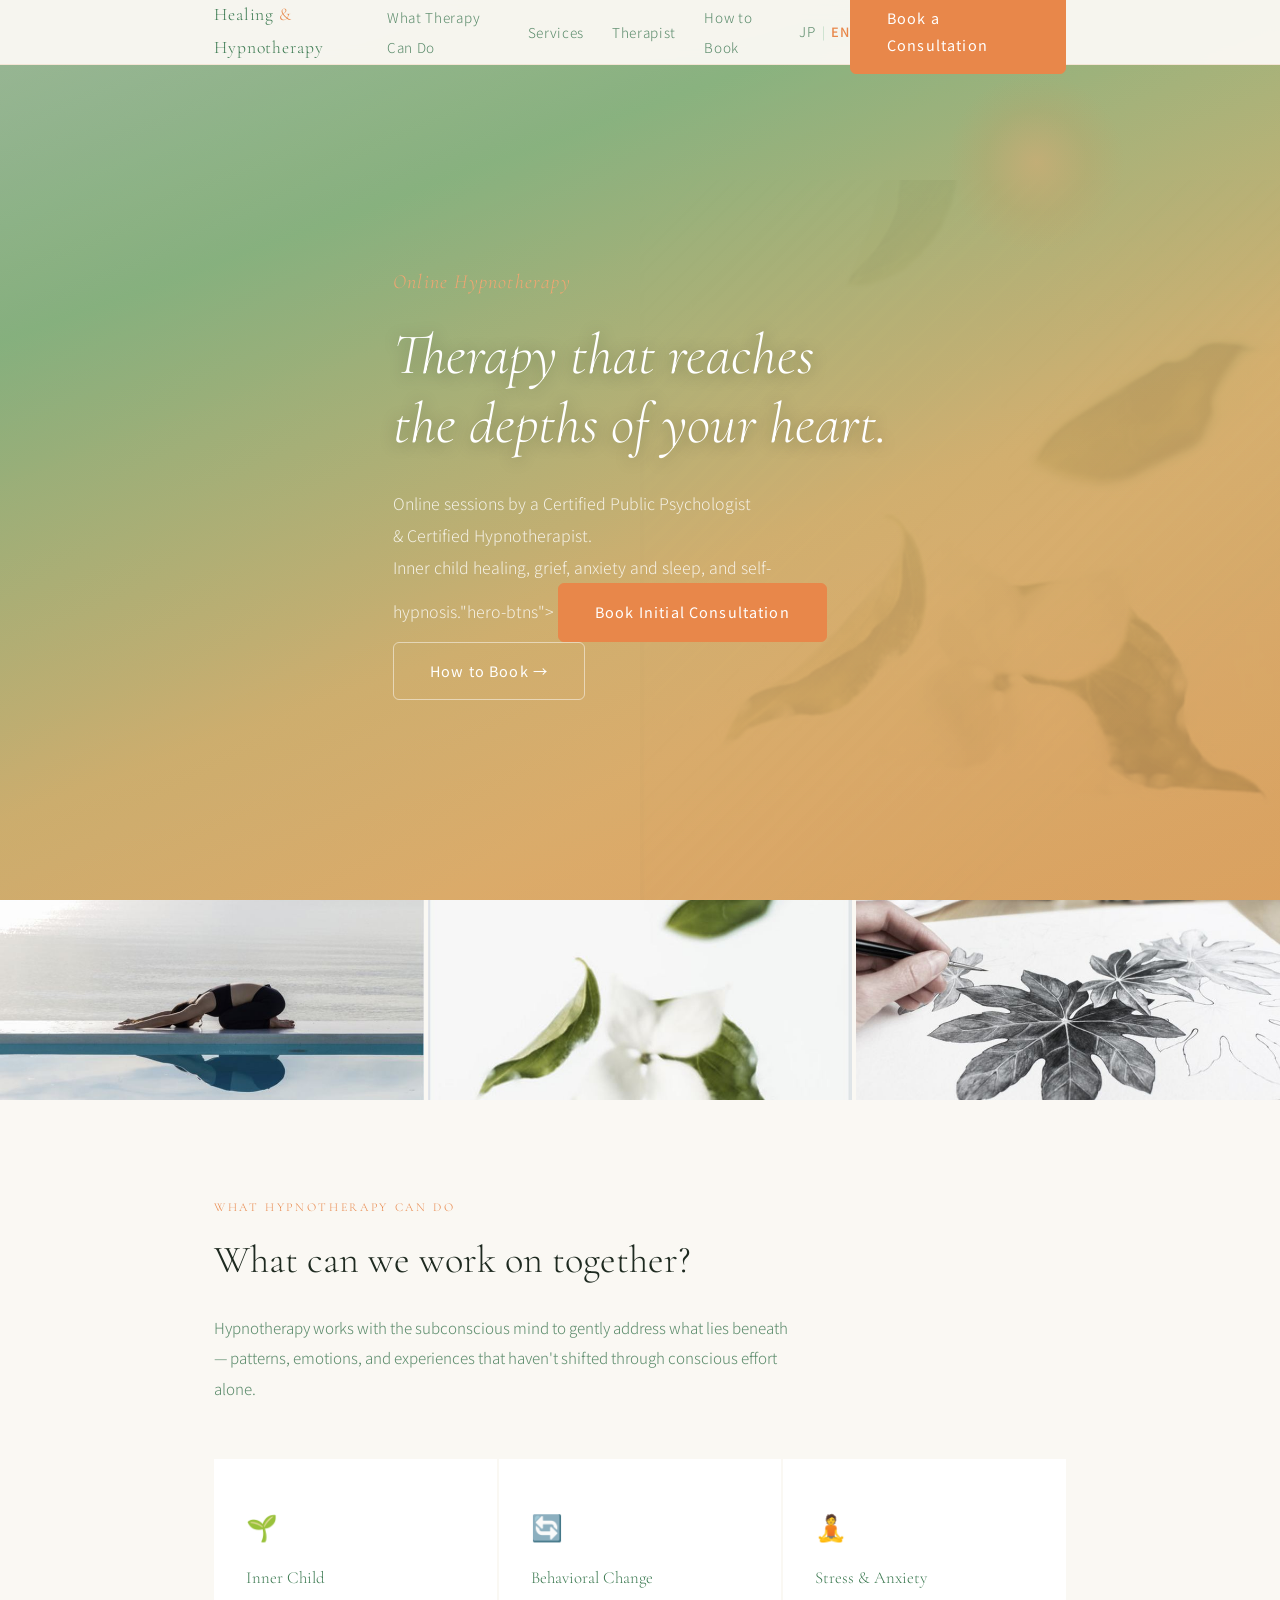
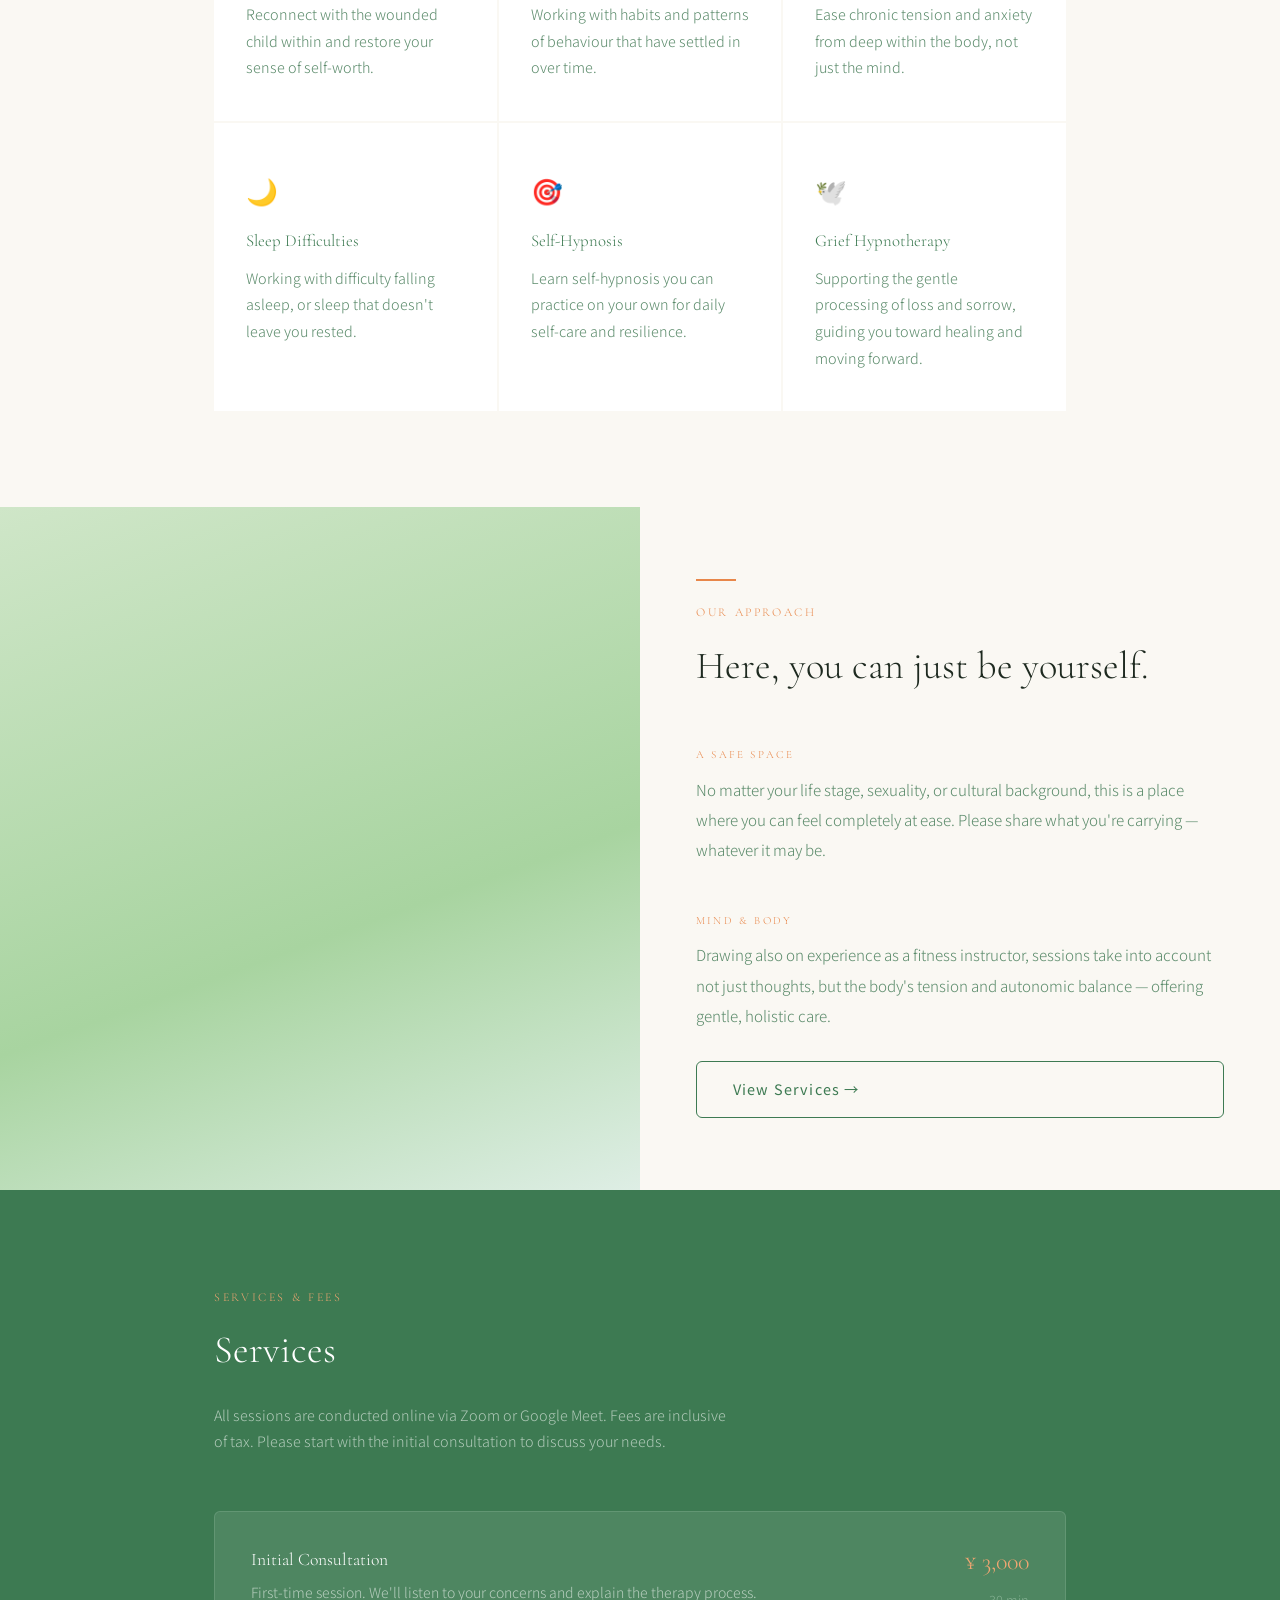
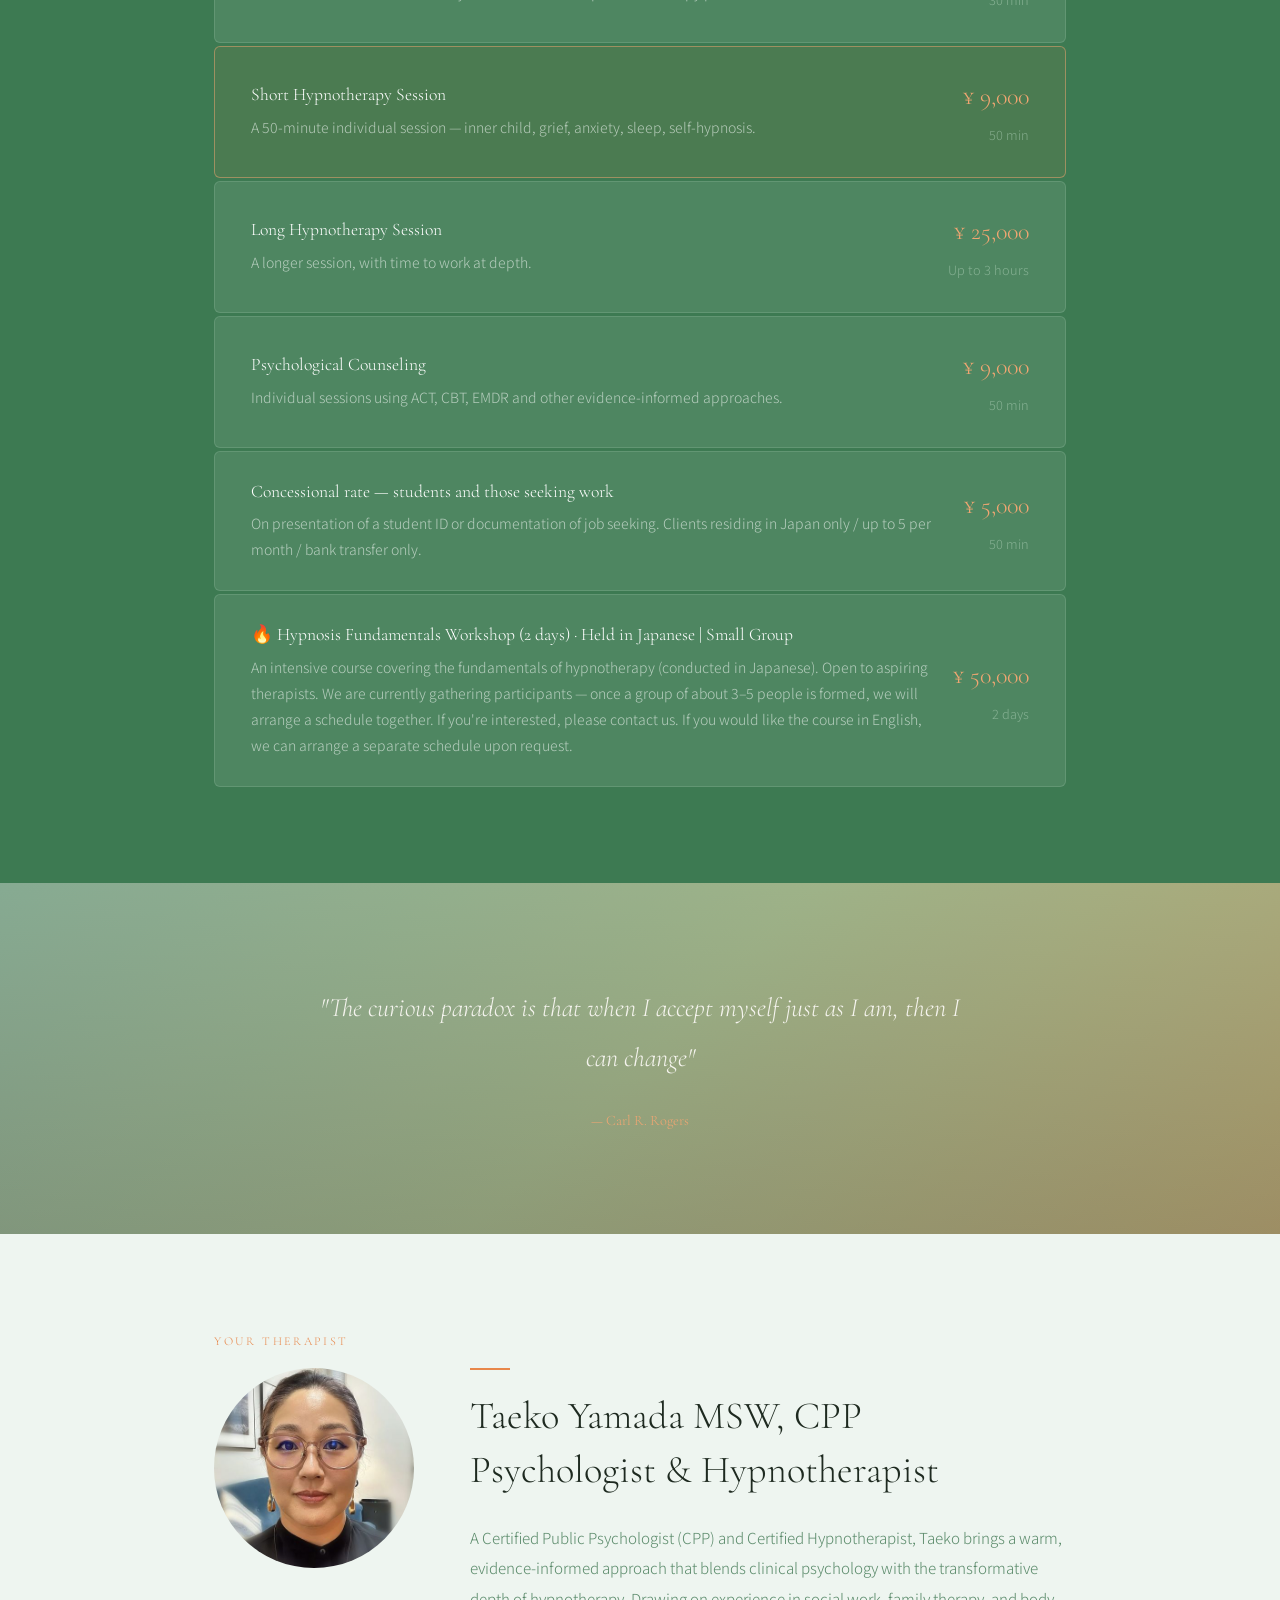
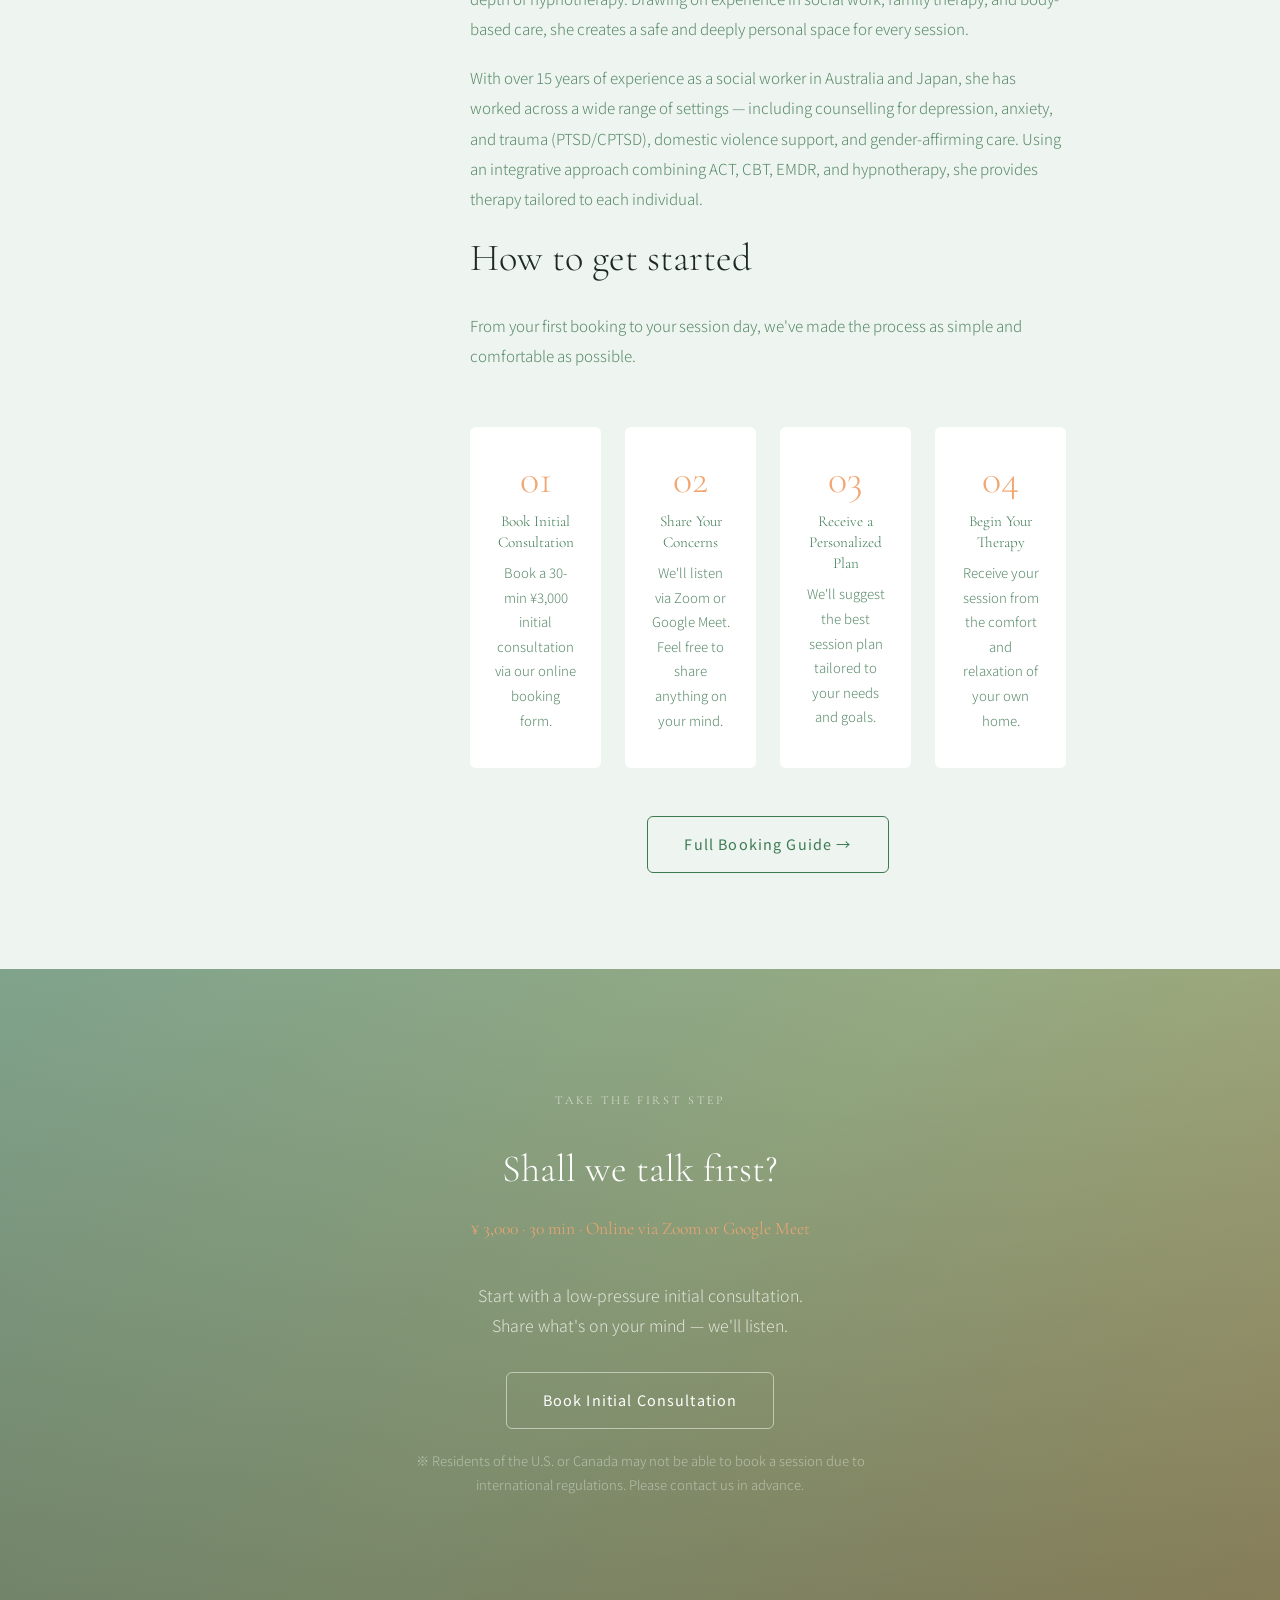
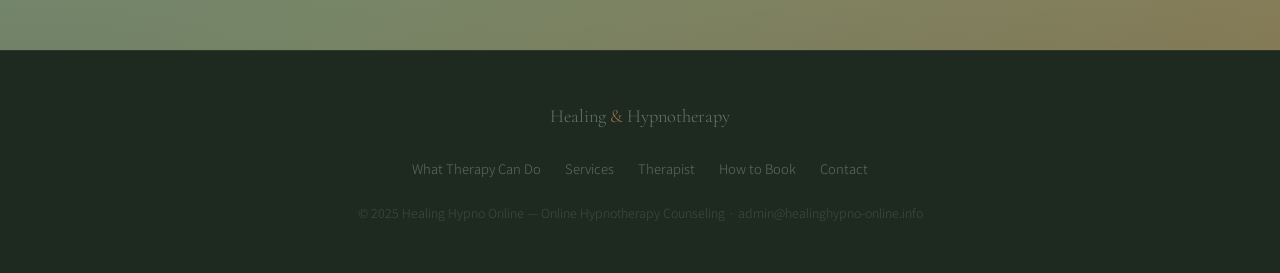
==== commit ece761a2: "EN: long session up to 3 hours, 25,000 yen" ====
--- a/en/index.html
+++ b/en/index.html
@@ -514,8 +514,8 @@
           <p>A longer session, with time to work at depth.</p>
         </div>
         <div class="service-meta">
-          <span class="service-price">¥ 30,000</span>
-          <span class="service-duration">2–3 hours</span>
+          <span class="service-price">¥ 25,000</span>
+          <span class="service-duration">Up to 3 hours</span>
         </div>
       </div>
       <div class="service-item">
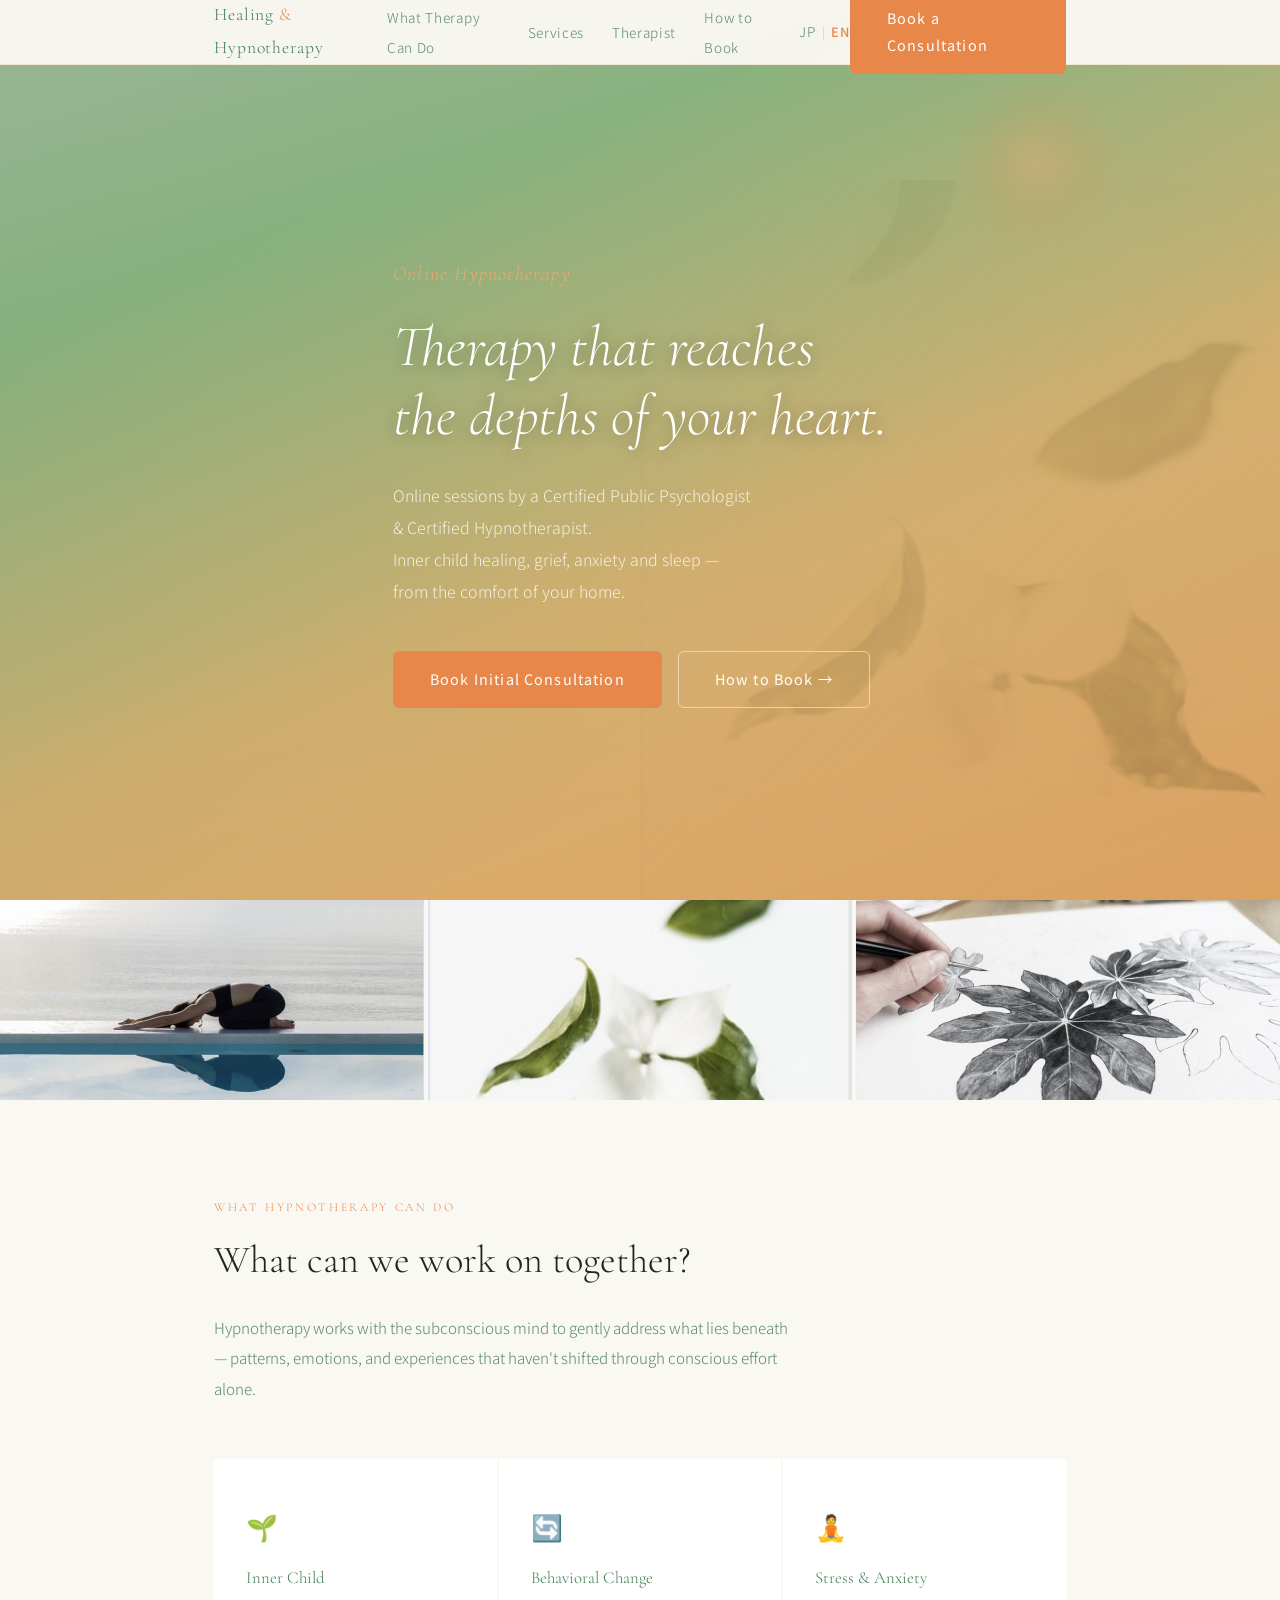
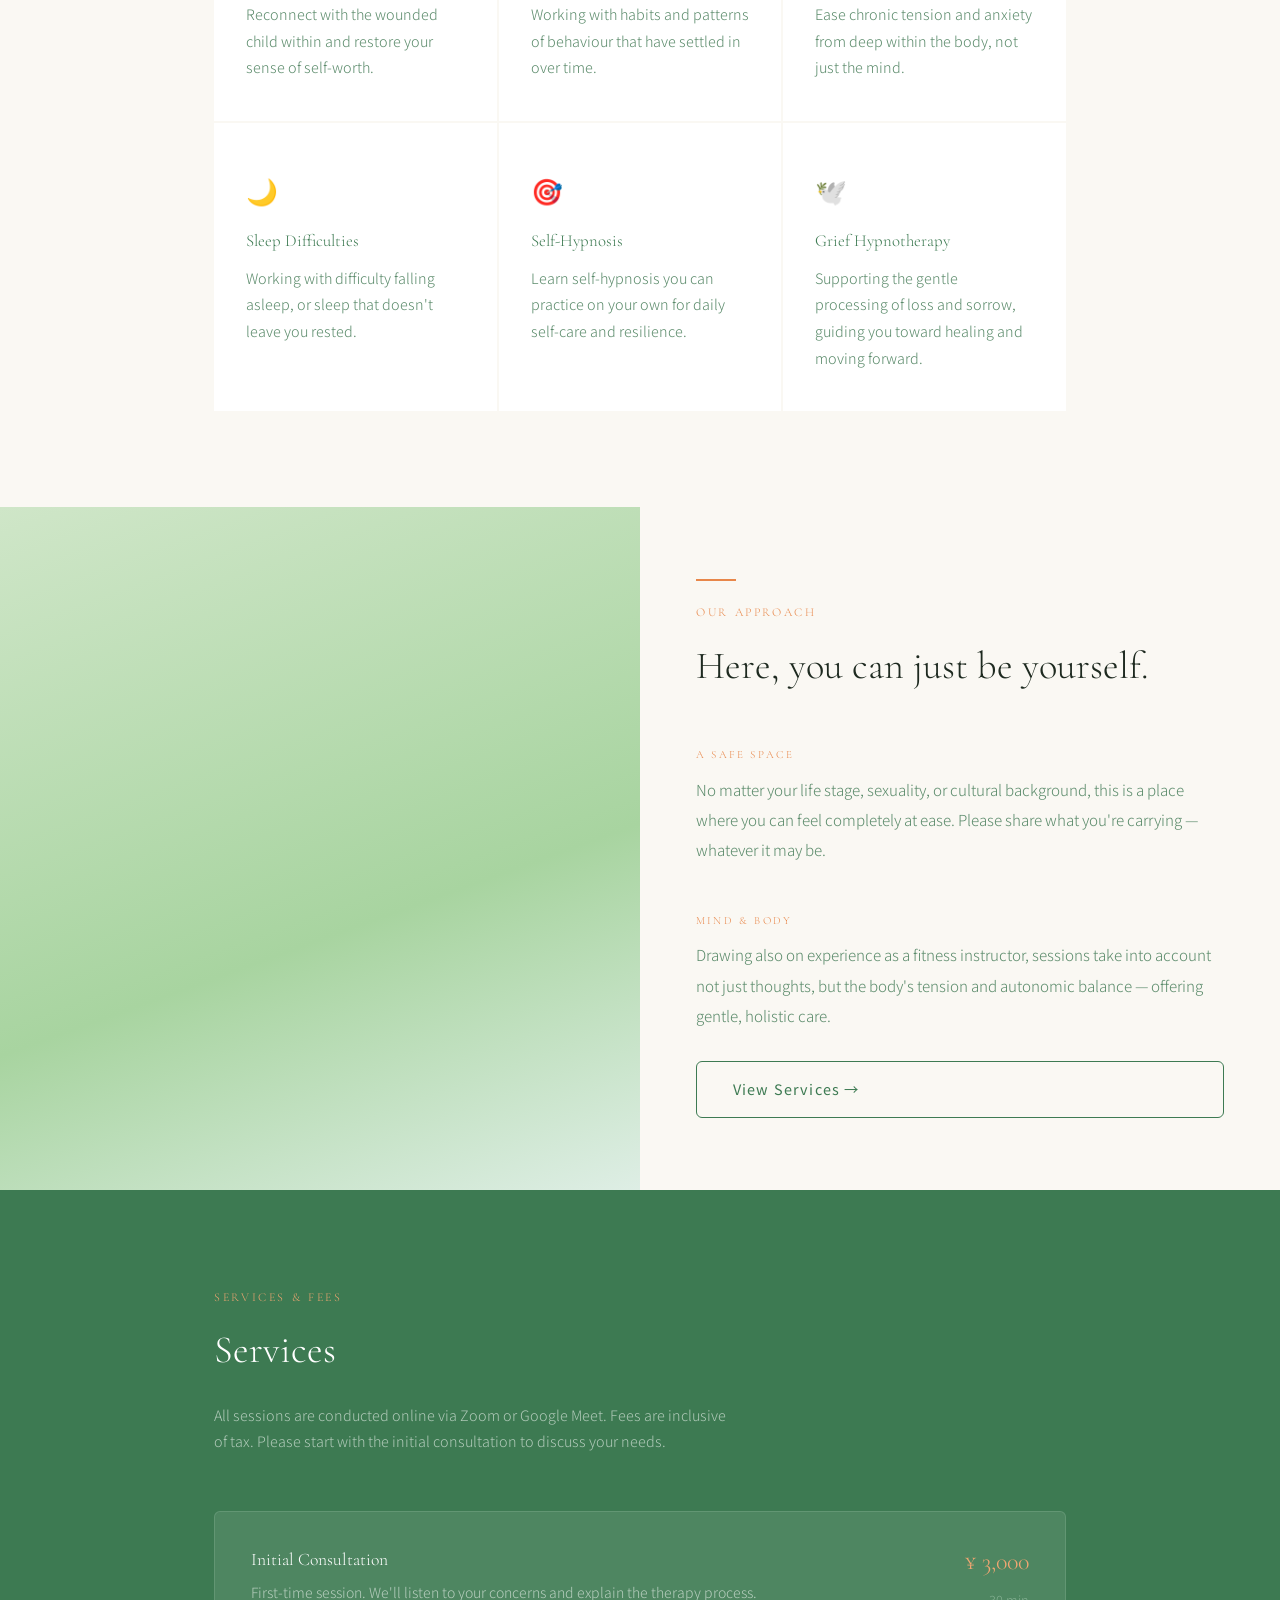
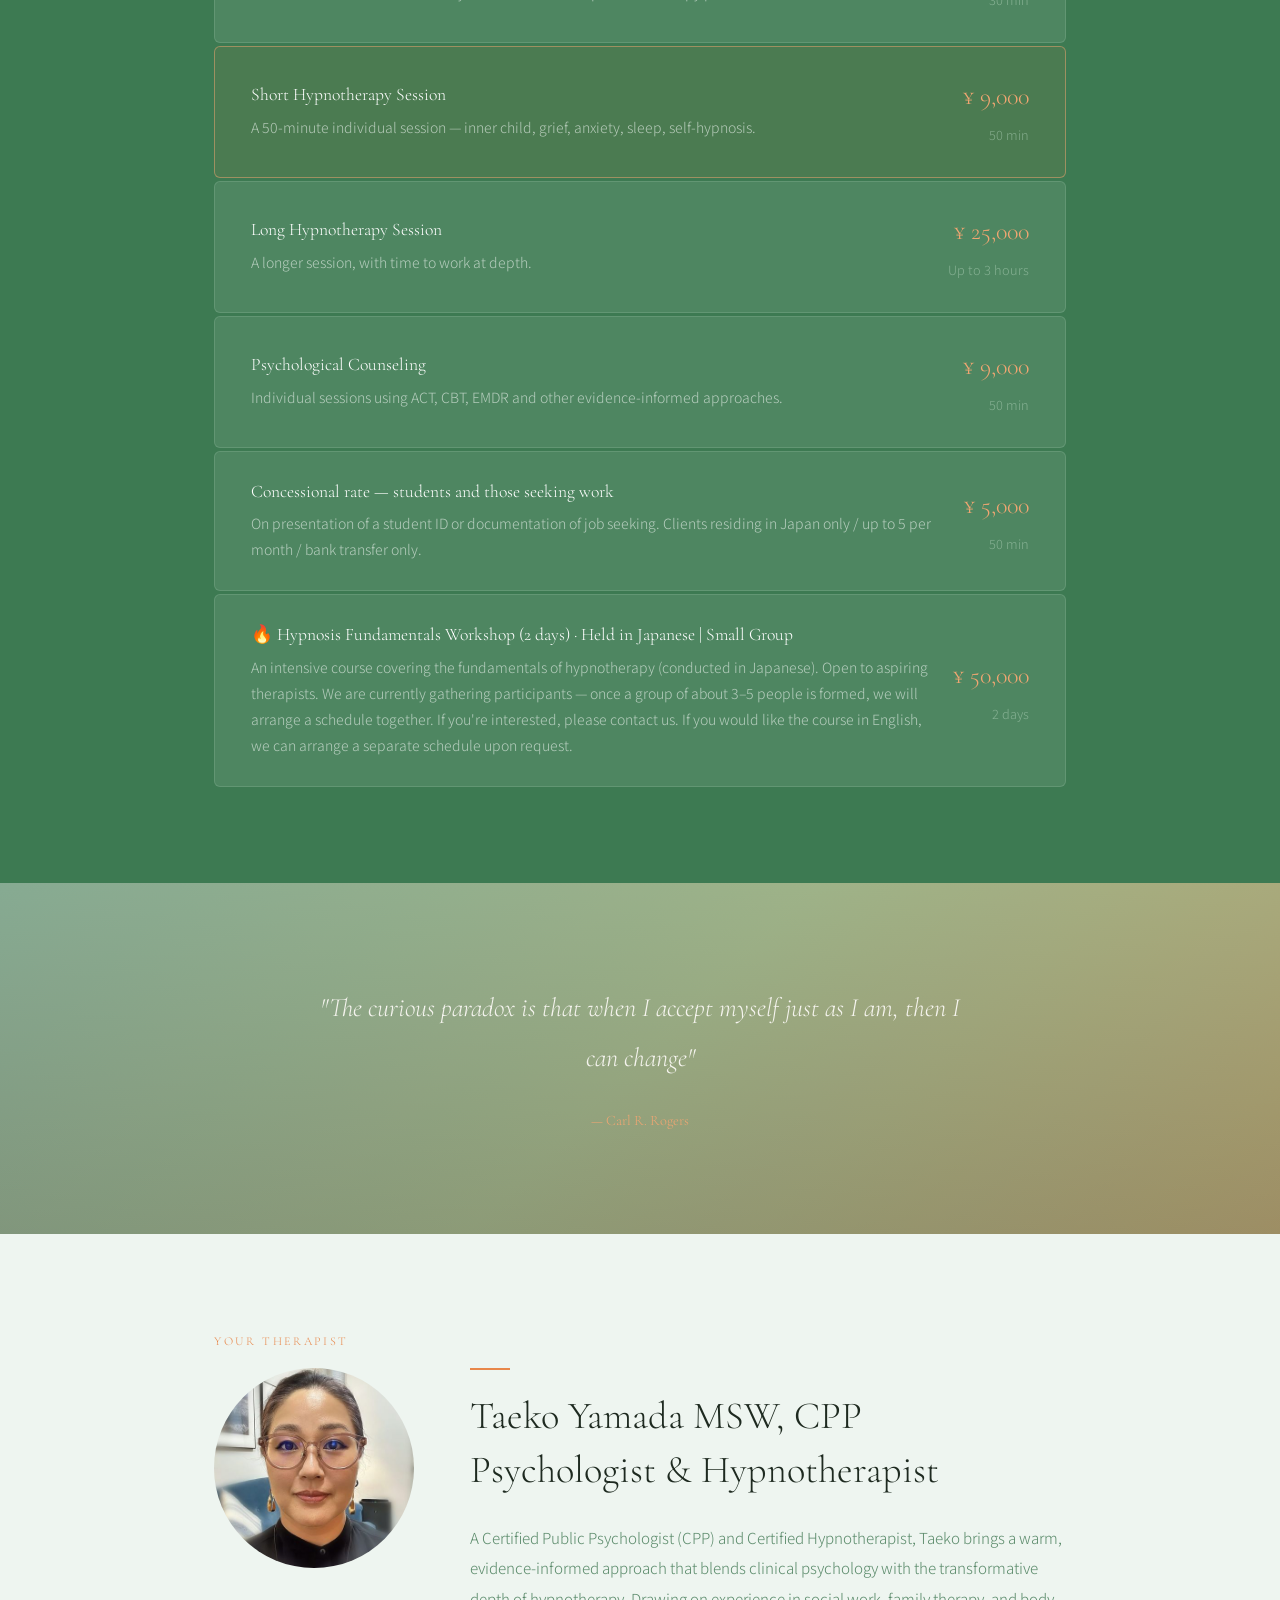
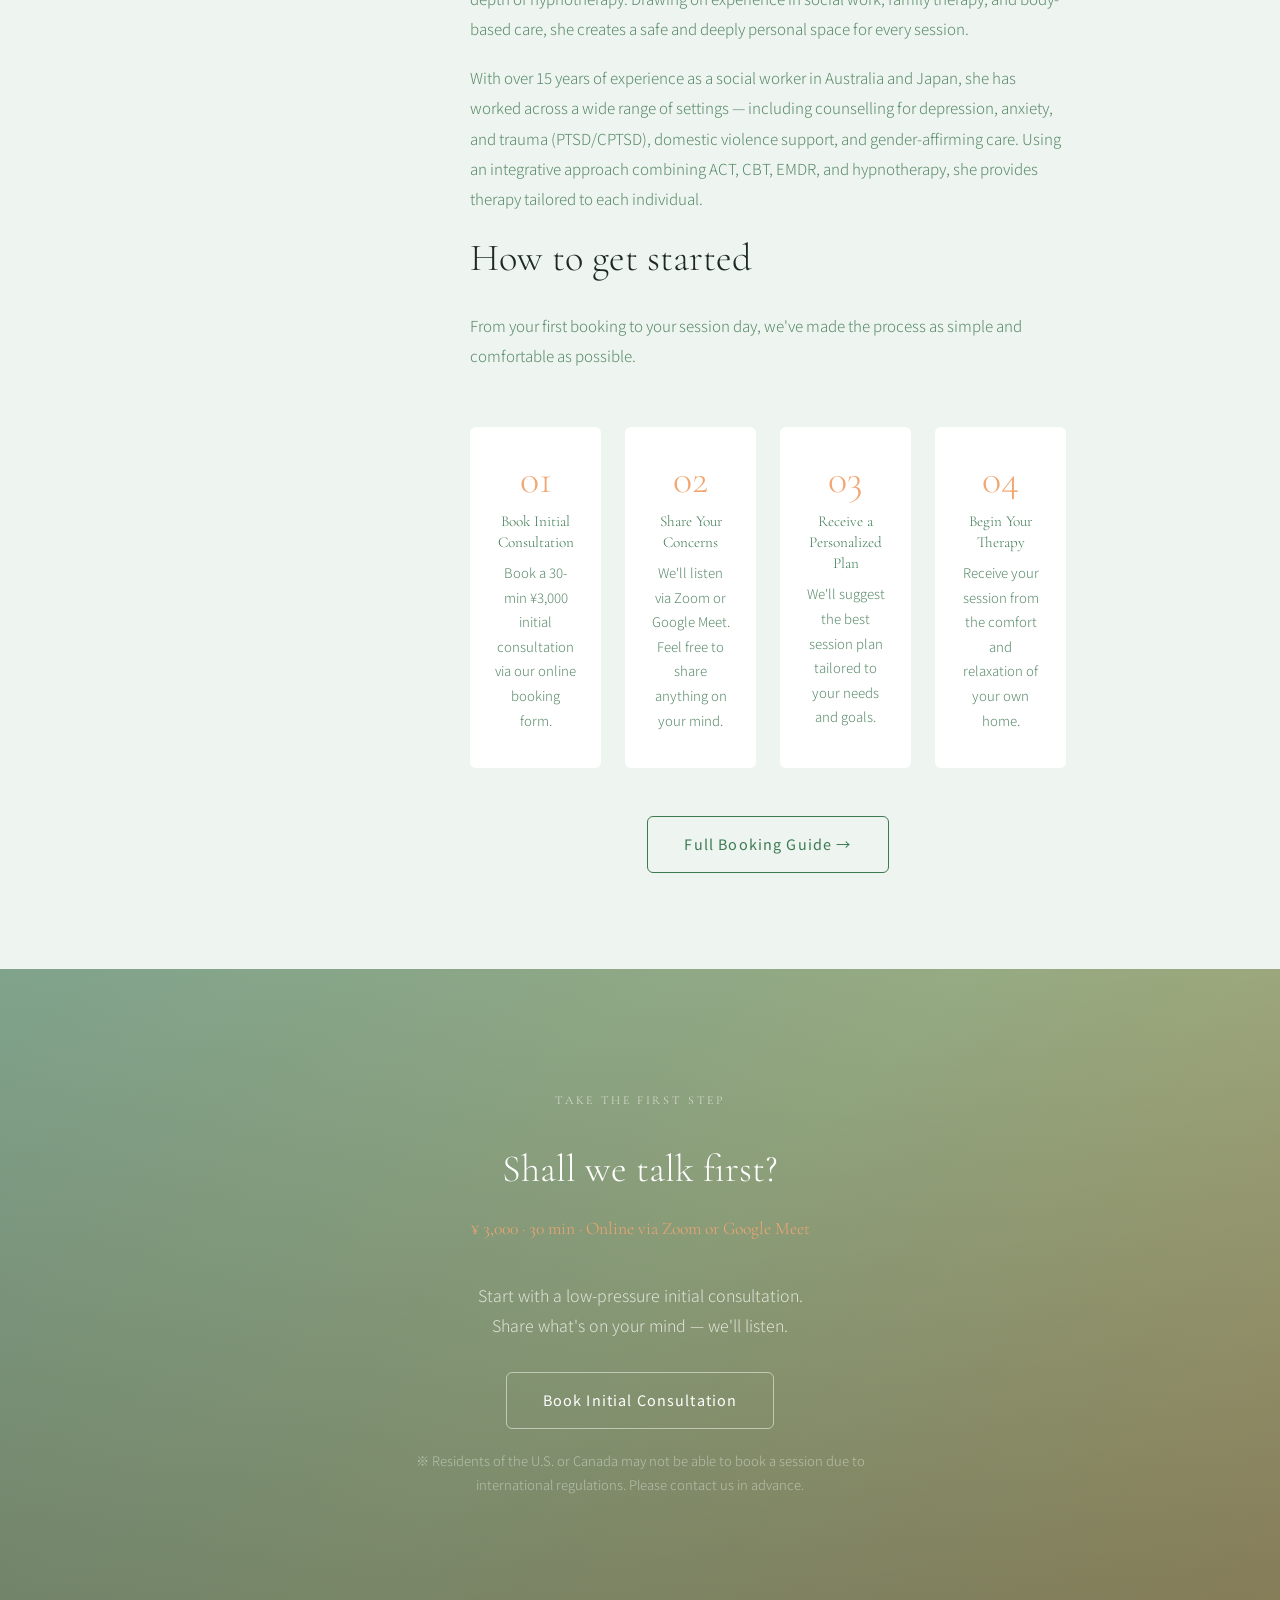
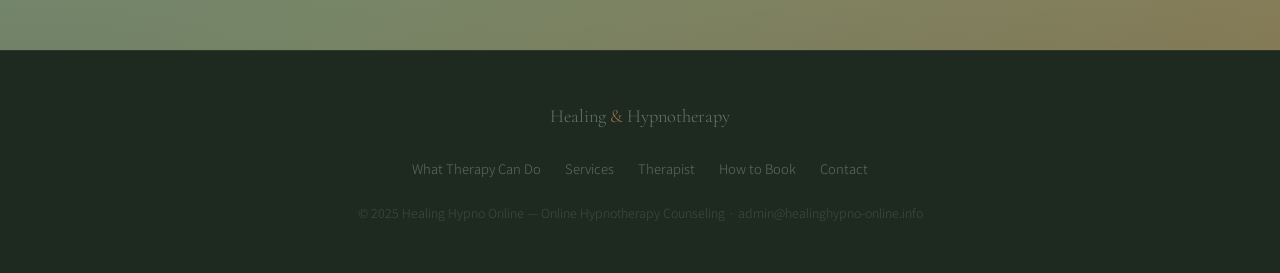
==== commit e10a3c09: "Fix broken hero markup in EN page (restore closing p and hero-btns div)" ====
--- a/en/index.html
+++ b/en/index.html
@@ -399,7 +399,7 @@
     <p class="hero-sub">
       Online sessions by a Certified Public Psychologist<br>
       &amp; Certified Hypnotherapist.<br>
-      Inner child healing, grief, anxiety and sleep, and self-hypnosis."hero-btns">
+      Inner child healing, grief, anxiety and sleep —<br>from the comfort of your home.</p><div class="hero-btns">
       <a href="https://docs.google.com/forms/d/e/1FAIpQLSc7ksZSYjFXfZsTuzKey1ICZi8XS70Y63VBq0-anXYmDNOoTw/viewform" class="btn btn--primary" target="_blank">Book Initial Consultation</a>
       <a href="https://fluentmind350.github.io/healing-hypno-booking/en.html" class="btn btn--outline-light">How to Book →</a>
     </div>
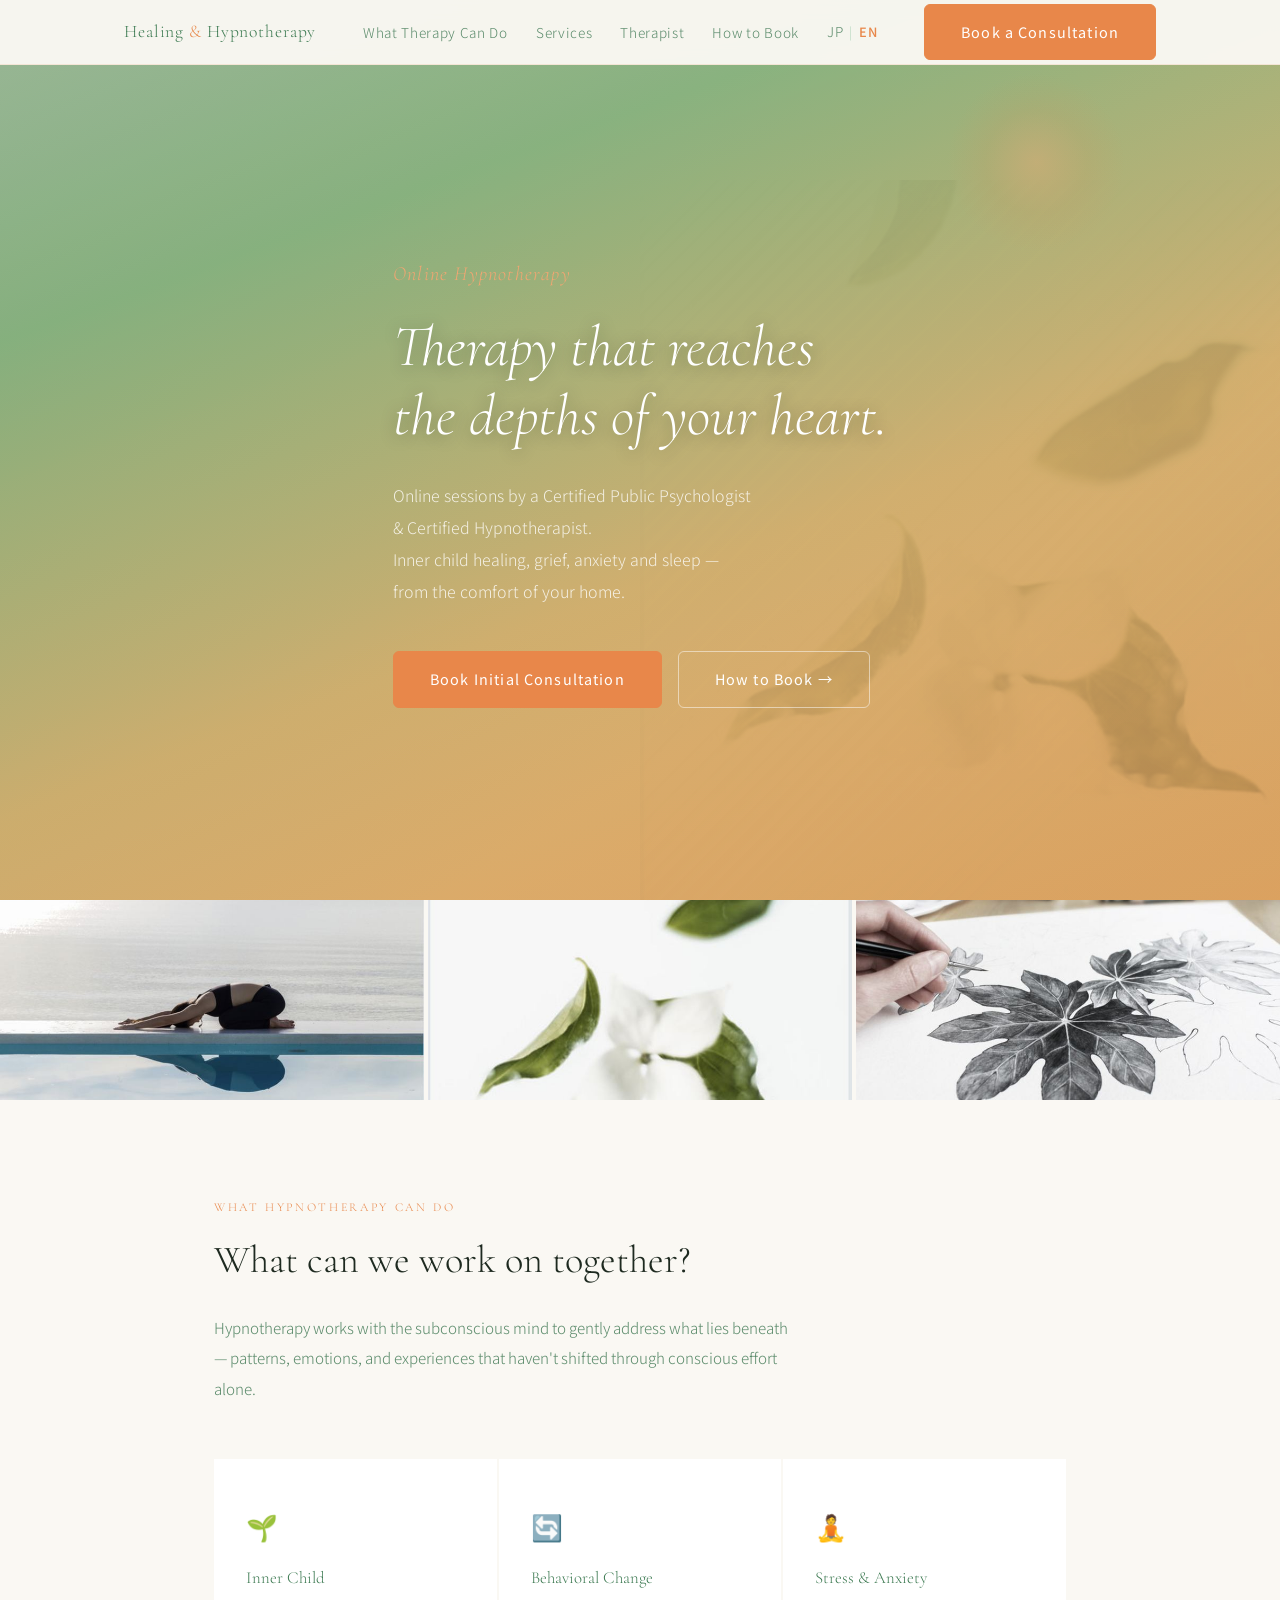
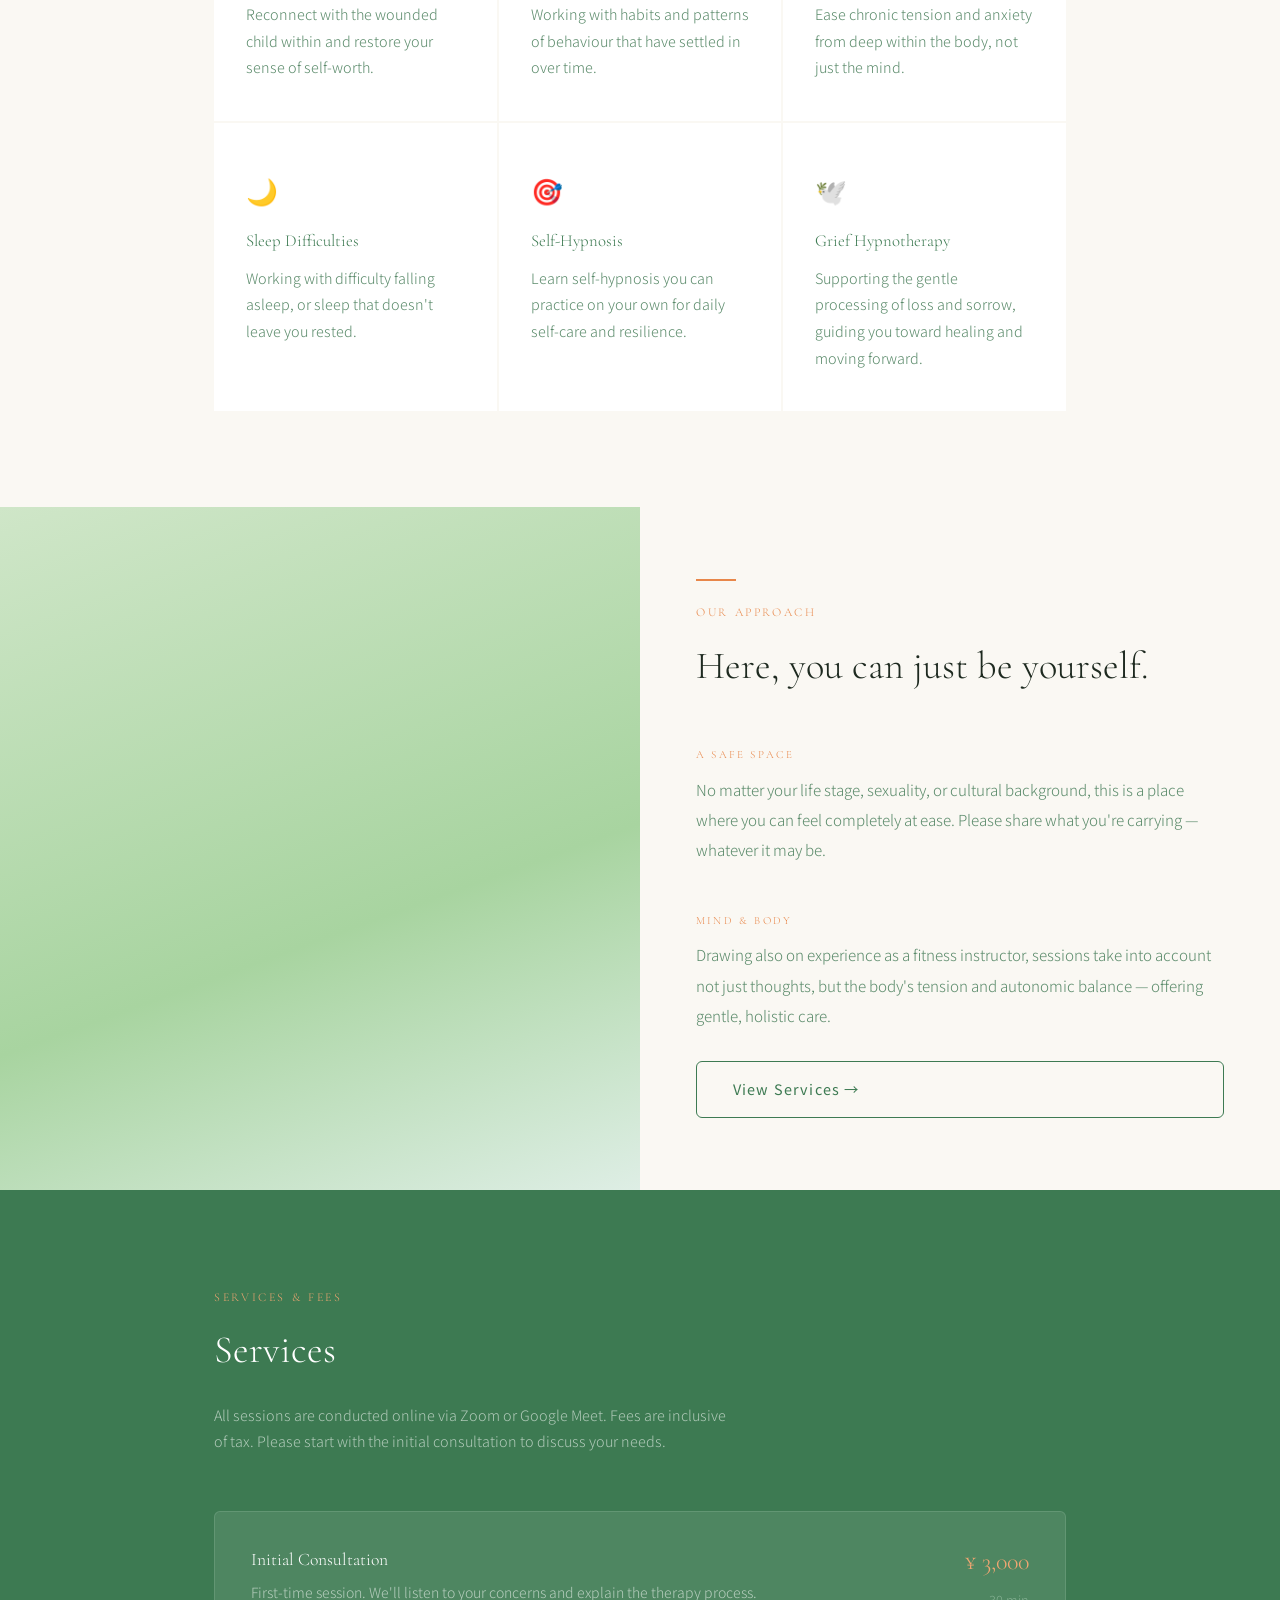
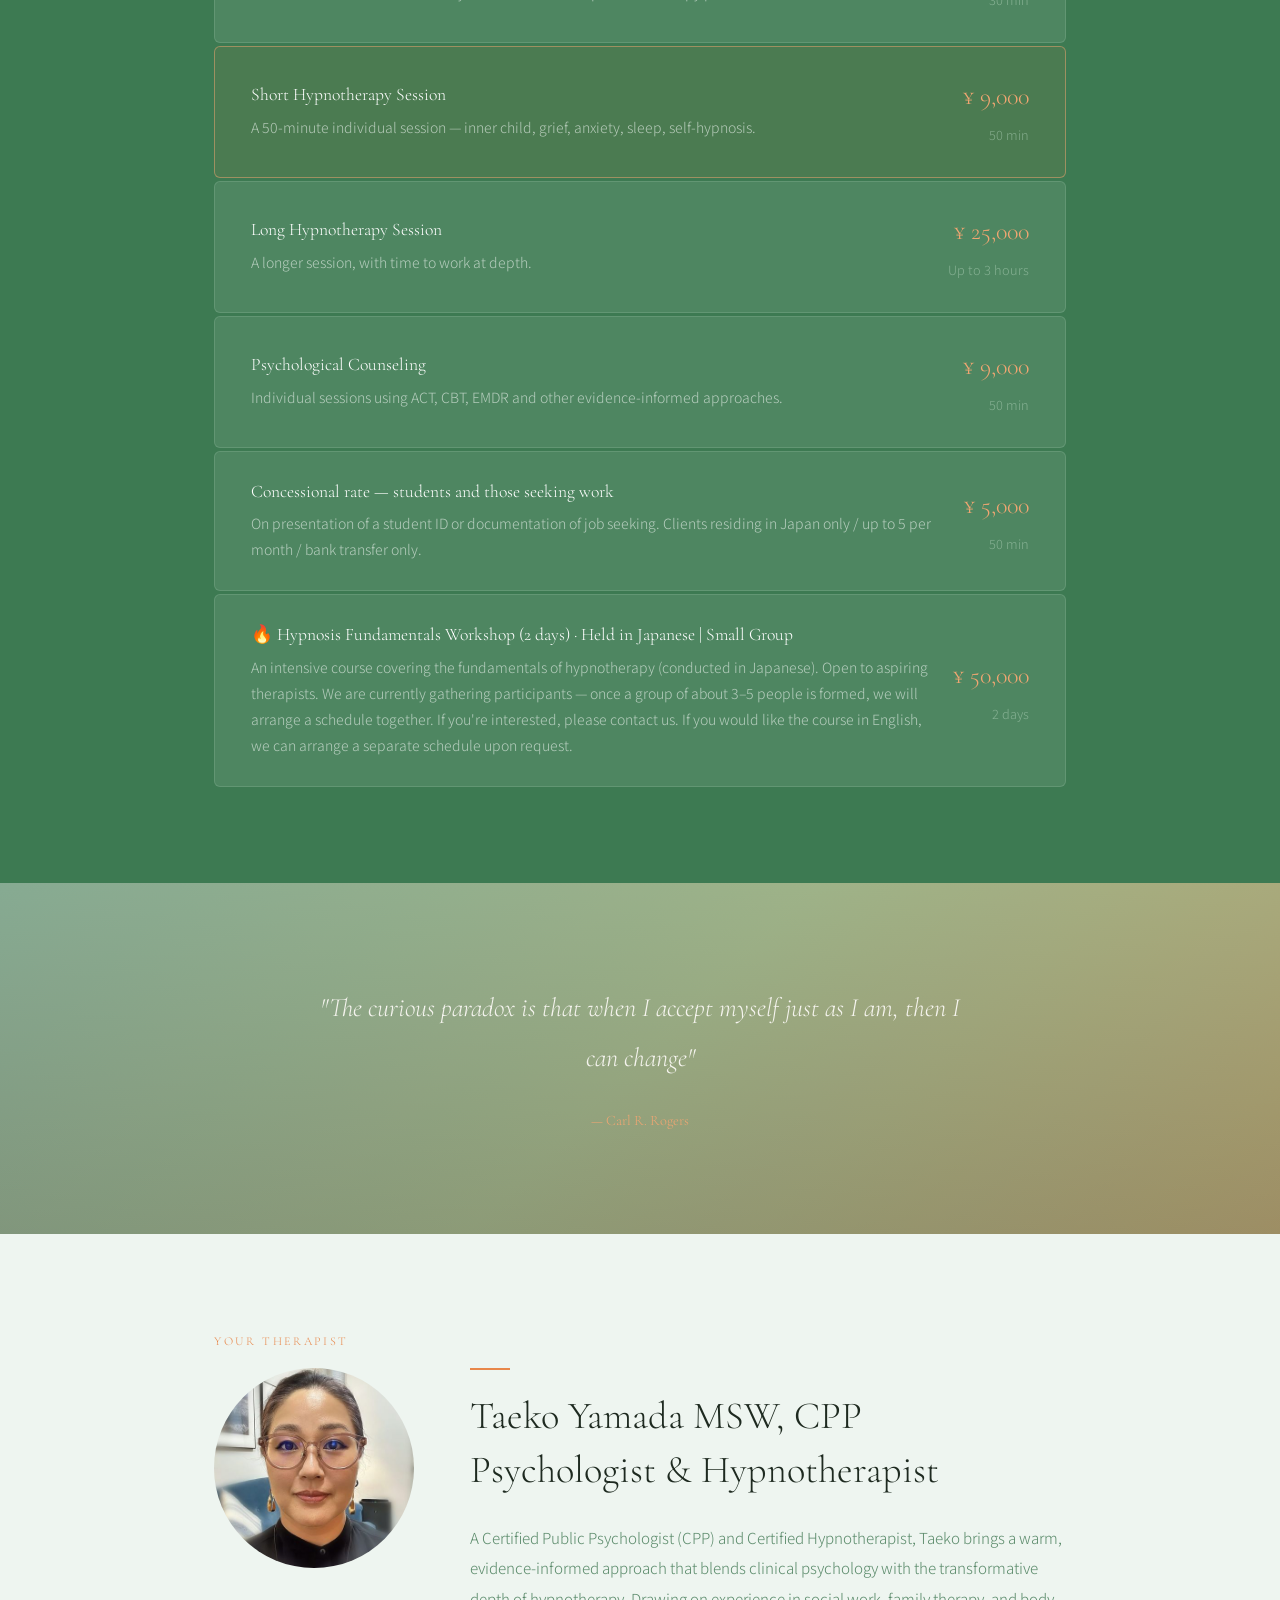
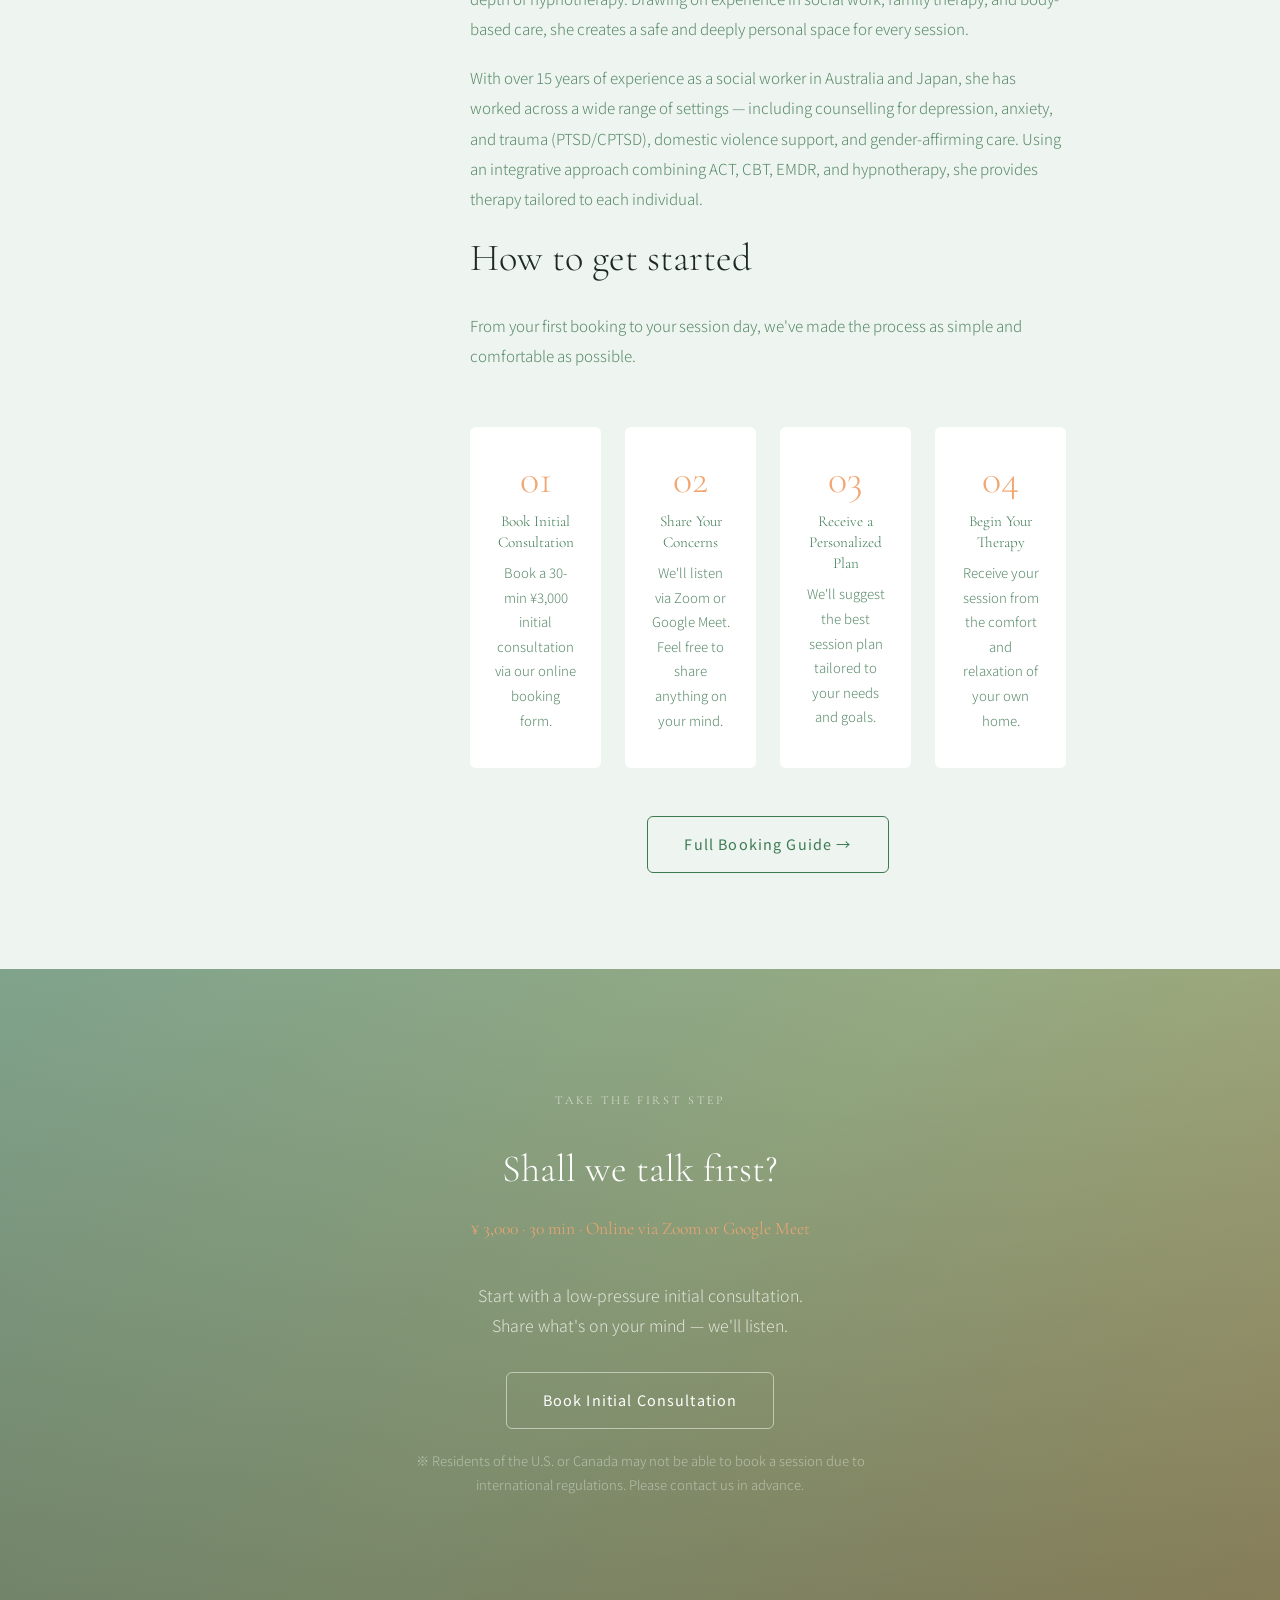
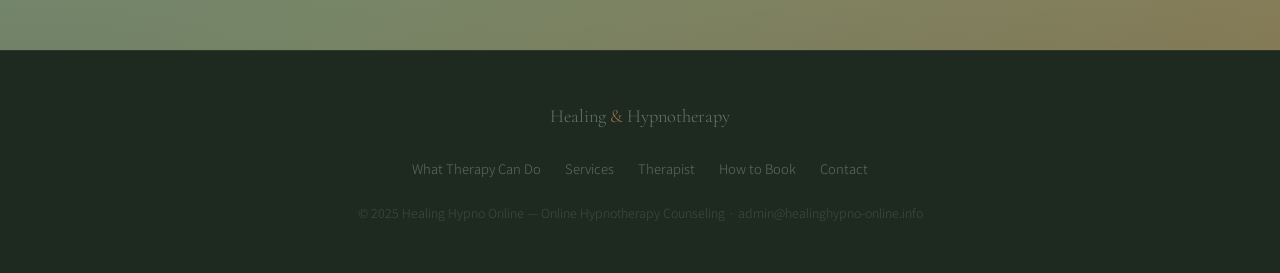
==== commit 98304f8e: "Fix nav bar overflow: keep header on one line, collapse menu below 1000px" ====
--- a/en/index.html
+++ b/en/index.html
@@ -354,7 +354,7 @@
     .fade-in { opacity: 0; transform: translateY(24px); transition: opacity .7s ease, transform .7s ease; }
     .fade-in.visible { opacity: 1; transform: none; }
   .back-top{position:fixed;bottom:28px;right:28px;z-index:200;width:44px;height:44px;background:var(--orange);color:var(--white);border:none;border-radius:50%;display:flex;align-items:center;justify-content:center;cursor:pointer;opacity:0;pointer-events:none;transition:opacity .3s,transform .3s;font-size:1.2rem;box-shadow:0 4px 12px rgba(232,135,74,.35)}.back-top.visible{opacity:1;pointer-events:auto}.back-top:hover{transform:translateY(-3px);background:var(--orange-lt)}
-  </style>
+  /* nav layout fix */ .nav-inner{max-width:1080px} @media (min-width:1001px){.nav-logo,.nav-links a,nav .btn{white-space:nowrap}} @media (max-width:1000px){.nav-links{display:flex;gap:0}.nav-links li{display:none}.nav-links li.lang-switch{display:block}.nav-logo{font-size:.95rem;line-height:1.25}nav .btn{white-space:nowrap;padding:9px 14px;font-size:.75rem}} </style>
   <link rel="canonical" href="https://healinghypno-online.info/en/" />
   <link rel="alternate" hreflang="ja" href="https://healinghypno-online.info/" />
   <link rel="alternate" hreflang="en" href="https://healinghypno-online.info/en/" />
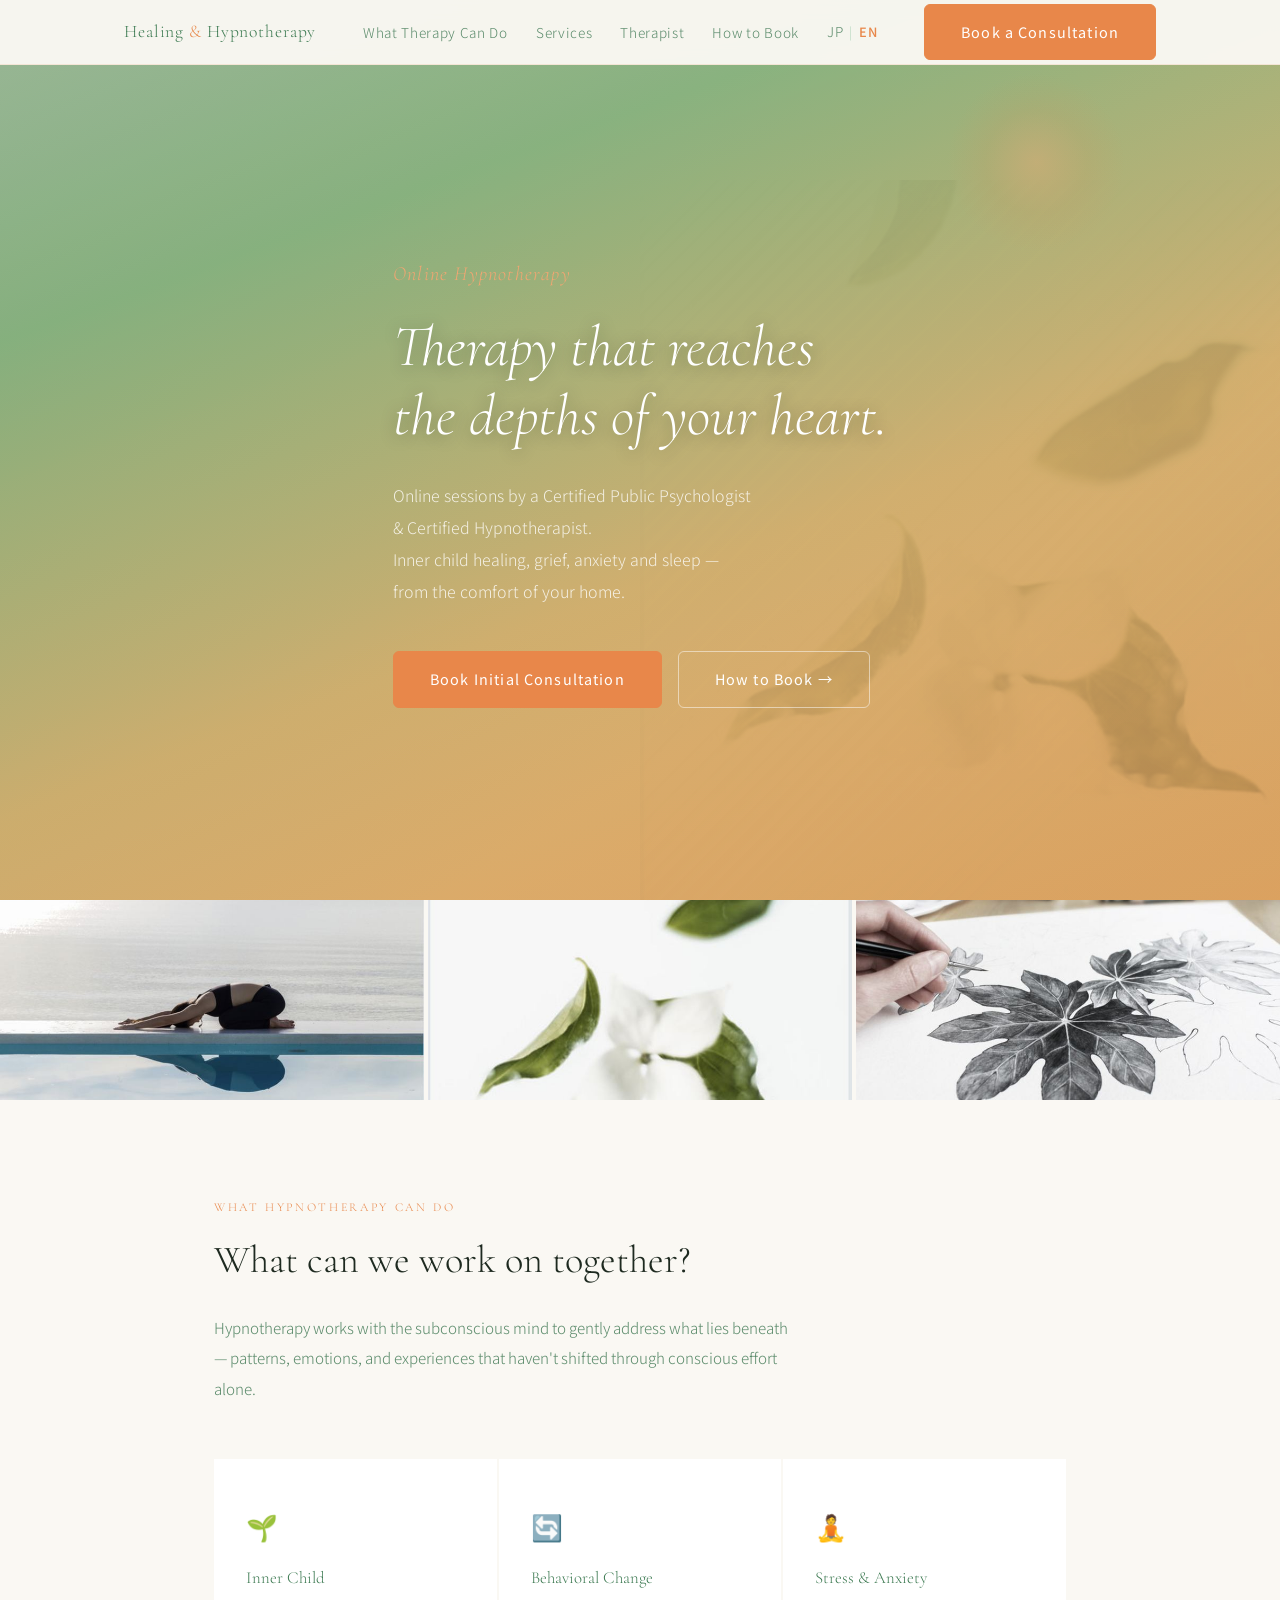
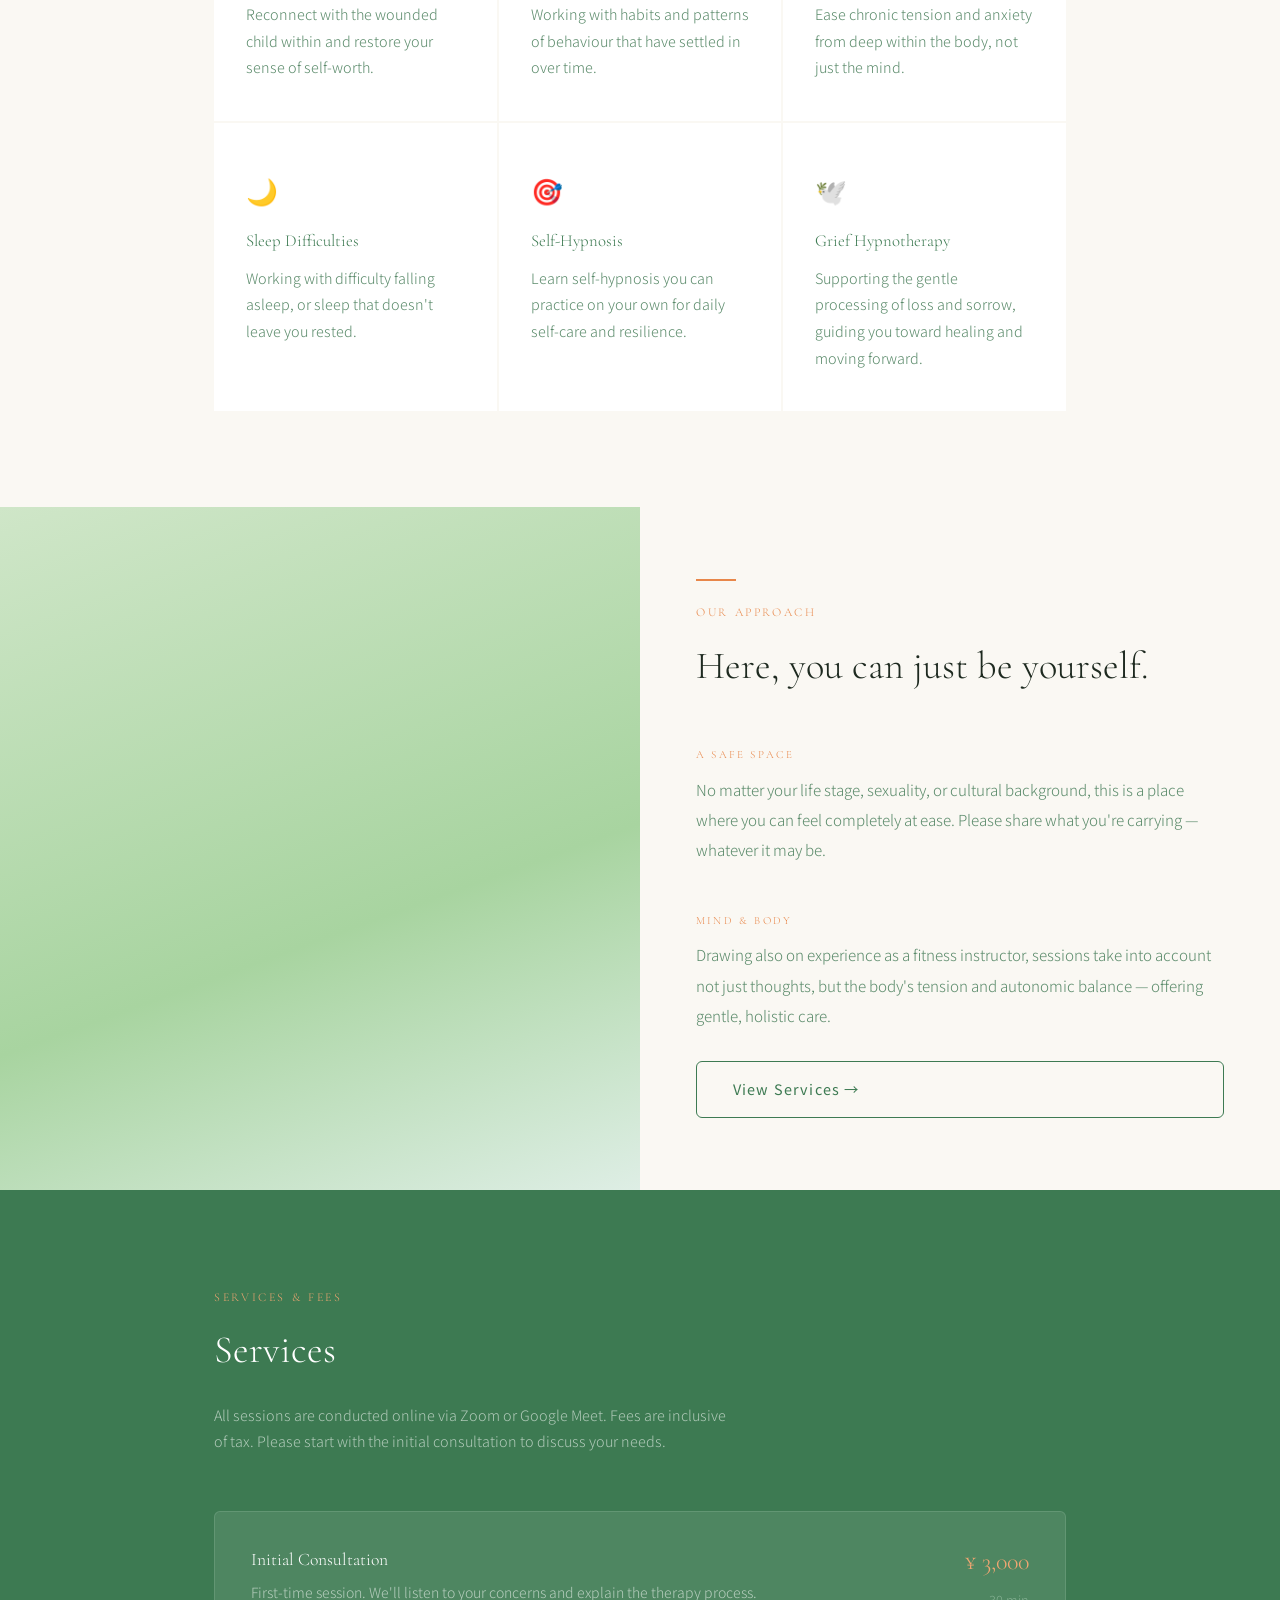
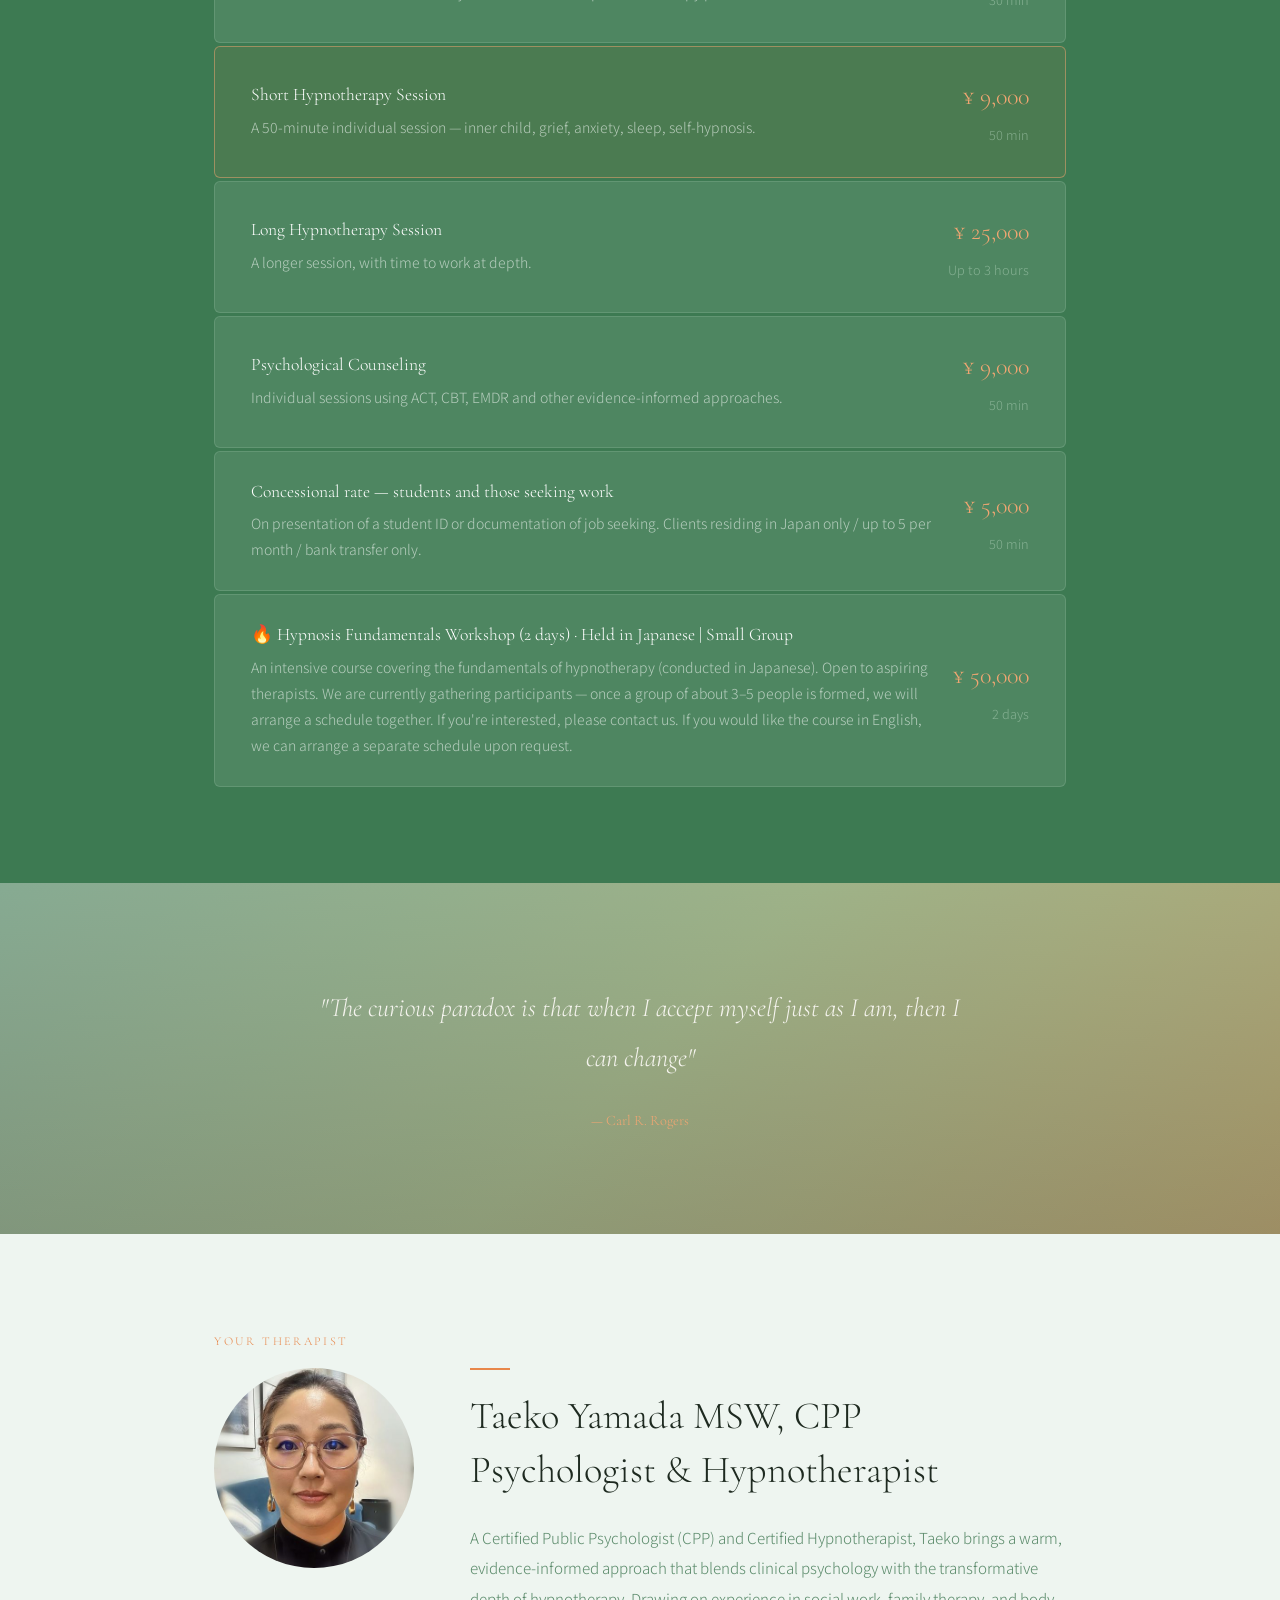
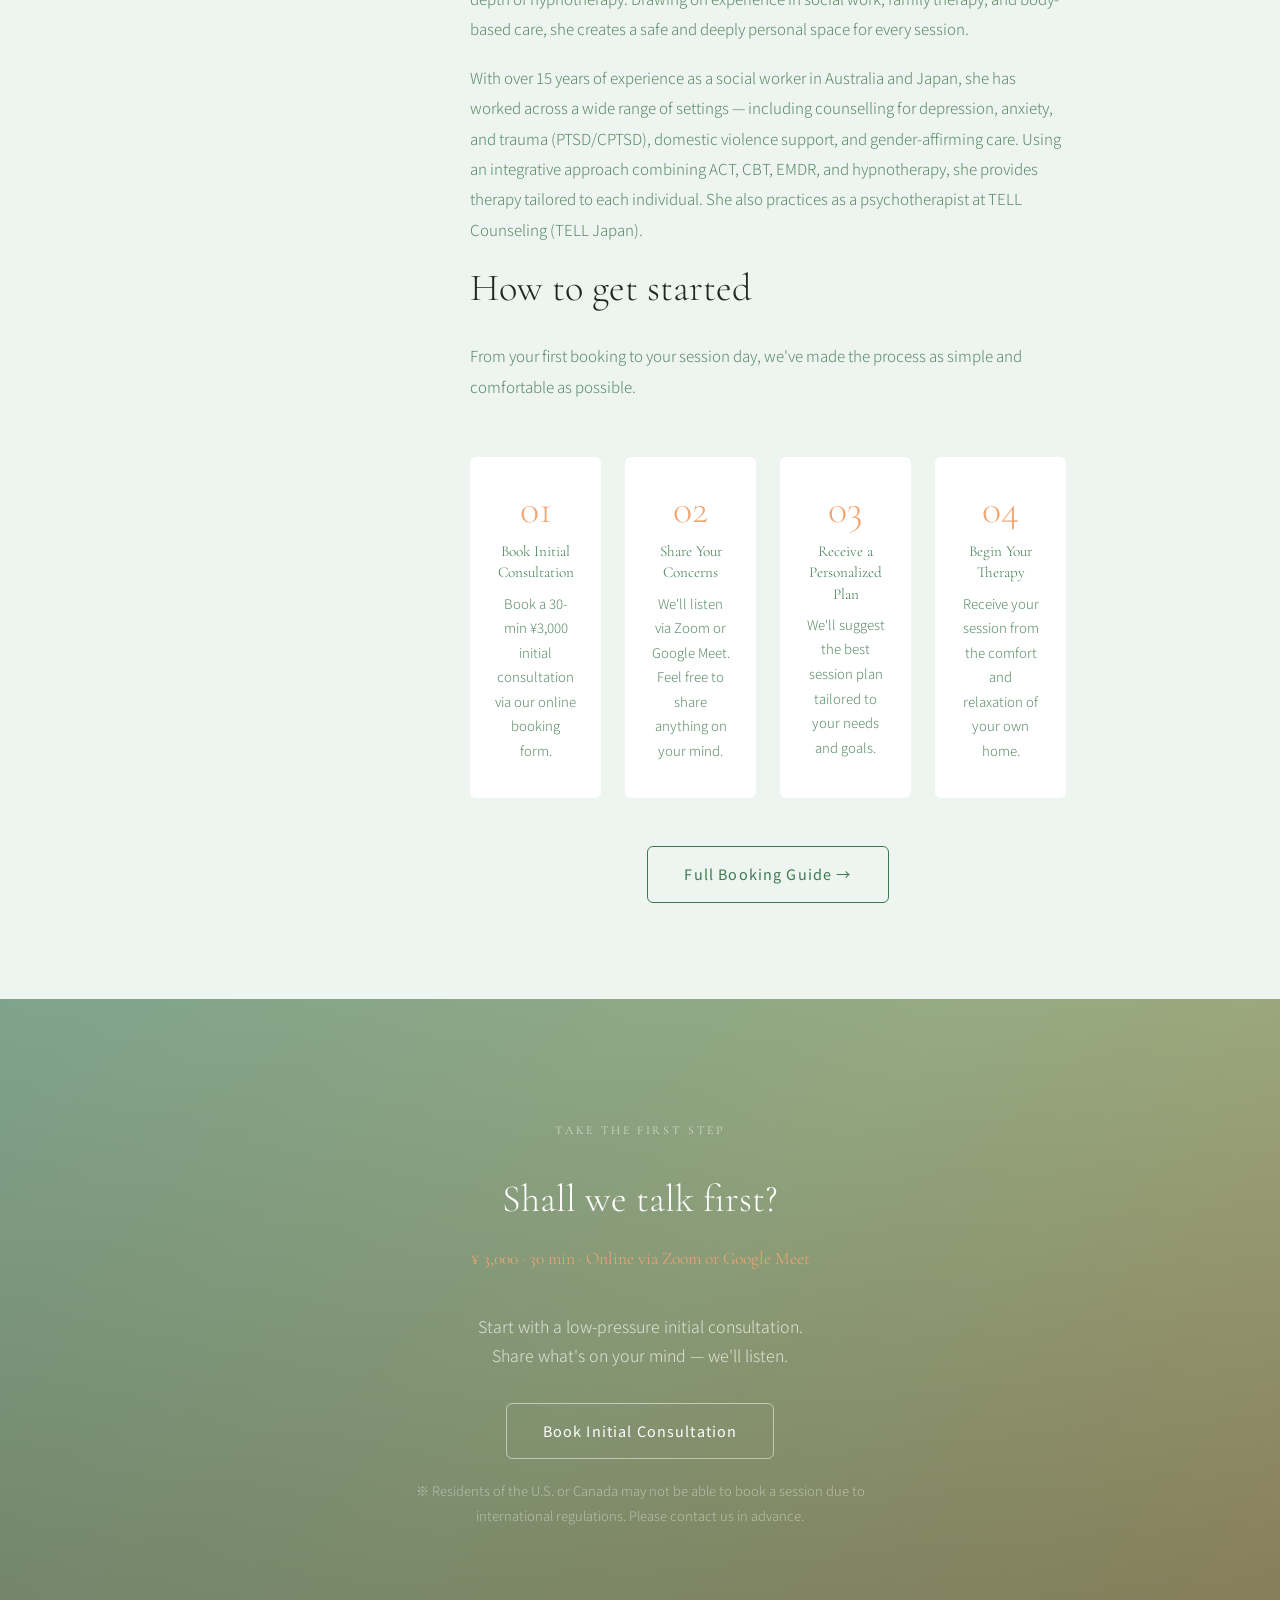
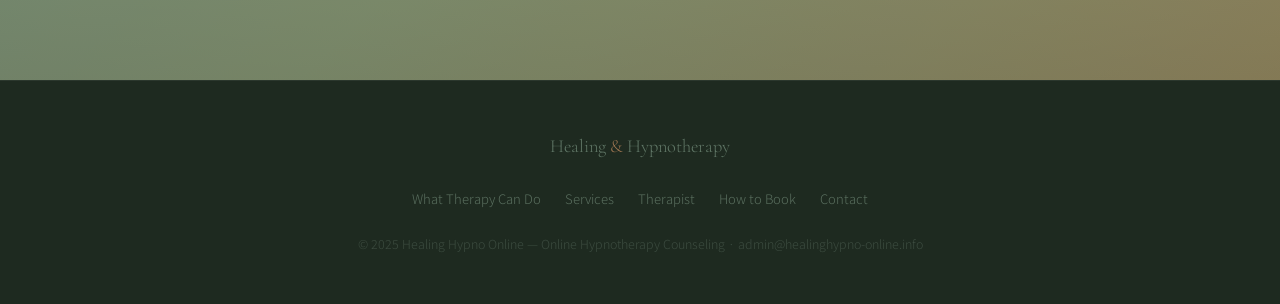
==== commit d99265e5: "EN: add TELL Counseling (TELL Japan) affiliation to therapist bio" ====
--- a/en/index.html
+++ b/en/index.html
@@ -354,7 +354,7 @@
     .fade-in { opacity: 0; transform: translateY(24px); transition: opacity .7s ease, transform .7s ease; }
     .fade-in.visible { opacity: 1; transform: none; }
   .back-top{position:fixed;bottom:28px;right:28px;z-index:200;width:44px;height:44px;background:var(--orange);color:var(--white);border:none;border-radius:50%;display:flex;align-items:center;justify-content:center;cursor:pointer;opacity:0;pointer-events:none;transition:opacity .3s,transform .3s;font-size:1.2rem;box-shadow:0 4px 12px rgba(232,135,74,.35)}.back-top.visible{opacity:1;pointer-events:auto}.back-top:hover{transform:translateY(-3px);background:var(--orange-lt)}
-  /* nav layout fix */ .nav-inner{max-width:1080px} @media (min-width:1001px){.nav-logo,.nav-links a,nav .btn{white-space:nowrap}} @media (max-width:1000px){.nav-links{display:flex;gap:0}.nav-links li{display:none}.nav-links li.lang-switch{display:block}.nav-logo{font-size:.95rem;line-height:1.25}nav .btn{white-space:nowrap;padding:9px 14px;font-size:.75rem}} </style>
+  /* nav layout fix */ .nav-inner{max-width:1080px} @media (min-width:1001px){.nav-logo,.nav-links a,nav .btn{white-space:nowrap}} @media (max-width:1000px){.nav-inner{padding:0 16px}.nav-links{display:flex;gap:0}.nav-links li{display:none}.nav-links li.lang-switch{display:block}.nav-logo{font-size:.95rem;line-height:1.25;min-width:0;flex-shrink:1}nav .btn{white-space:nowrap;padding:9px 14px;font-size:.75rem;flex-shrink:0}} </style>
   <link rel="canonical" href="https://healinghypno-online.info/en/" />
   <link rel="alternate" hreflang="ja" href="https://healinghypno-online.info/" />
   <link rel="alternate" hreflang="en" href="https://healinghypno-online.info/en/" />
@@ -571,7 +571,7 @@
           family therapy, and body-based care, she creates a safe and deeply personal
           space for every session.
         </p>
-        <p style="color:var(--warm);font-size:.95rem;line-height:2">With over 15 years of experience as a social worker in Australia and Japan, she has worked across a wide range of settings — including counselling for depression, anxiety, and trauma (PTSD/CPTSD), domestic violence support, and gender-affirming care. Using an integrative approach combining ACT, CBT, EMDR, and hypnotherapy, she provides therapy tailored to each individual.</p>
+        <p style="color:var(--warm);font-size:.95rem;line-height:2">With over 15 years of experience as a social worker in Australia and Japan, she has worked across a wide range of settings — including counselling for depression, anxiety, and trauma (PTSD/CPTSD), domestic violence support, and gender-affirming care. Using an integrative approach combining ACT, CBT, EMDR, and hypnotherapy, she provides therapy tailored to each individual. She also practices as a psychotherapist at TELL Counseling (TELL Japan).</p>
     <h2>How to get started</h2>
     <p style="color: var(--warm); max-width: 560px; font-size: .95rem; line-height: 2;">
       From your first booking to your session day, we've made the process
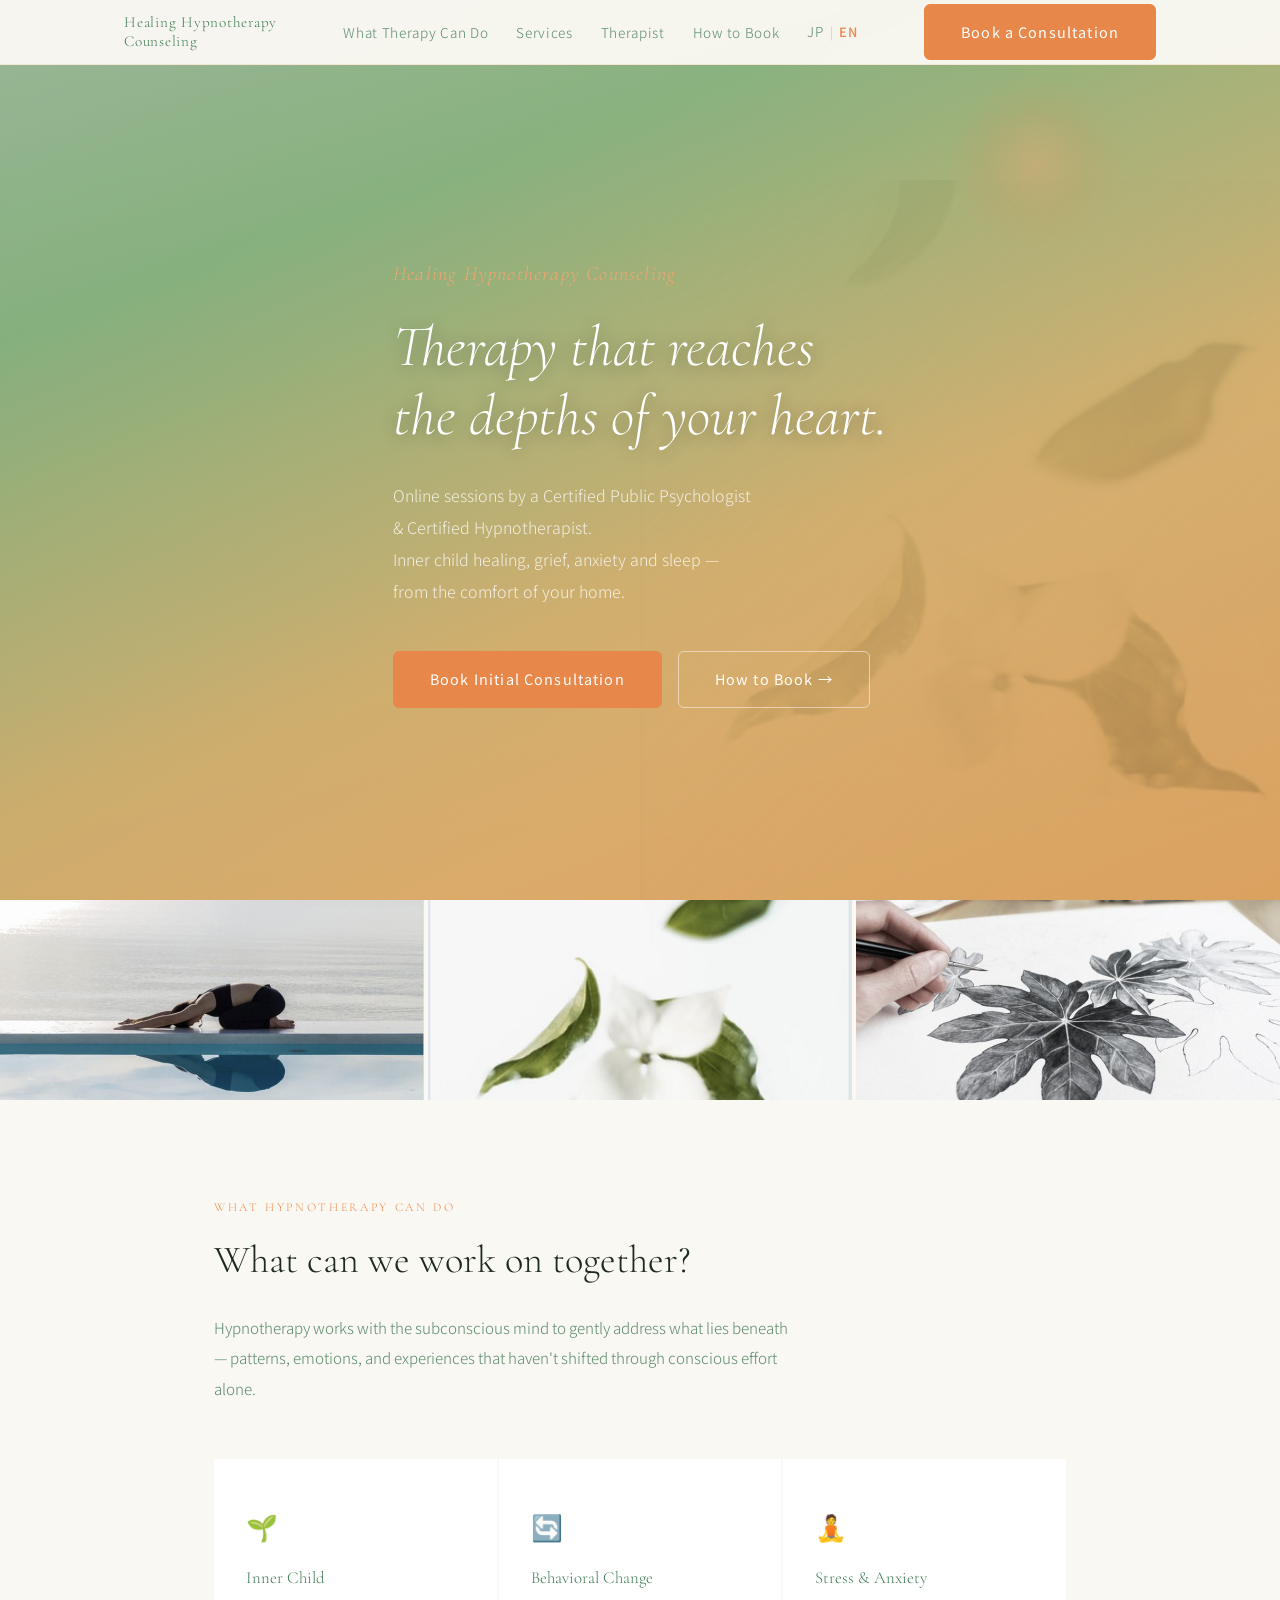
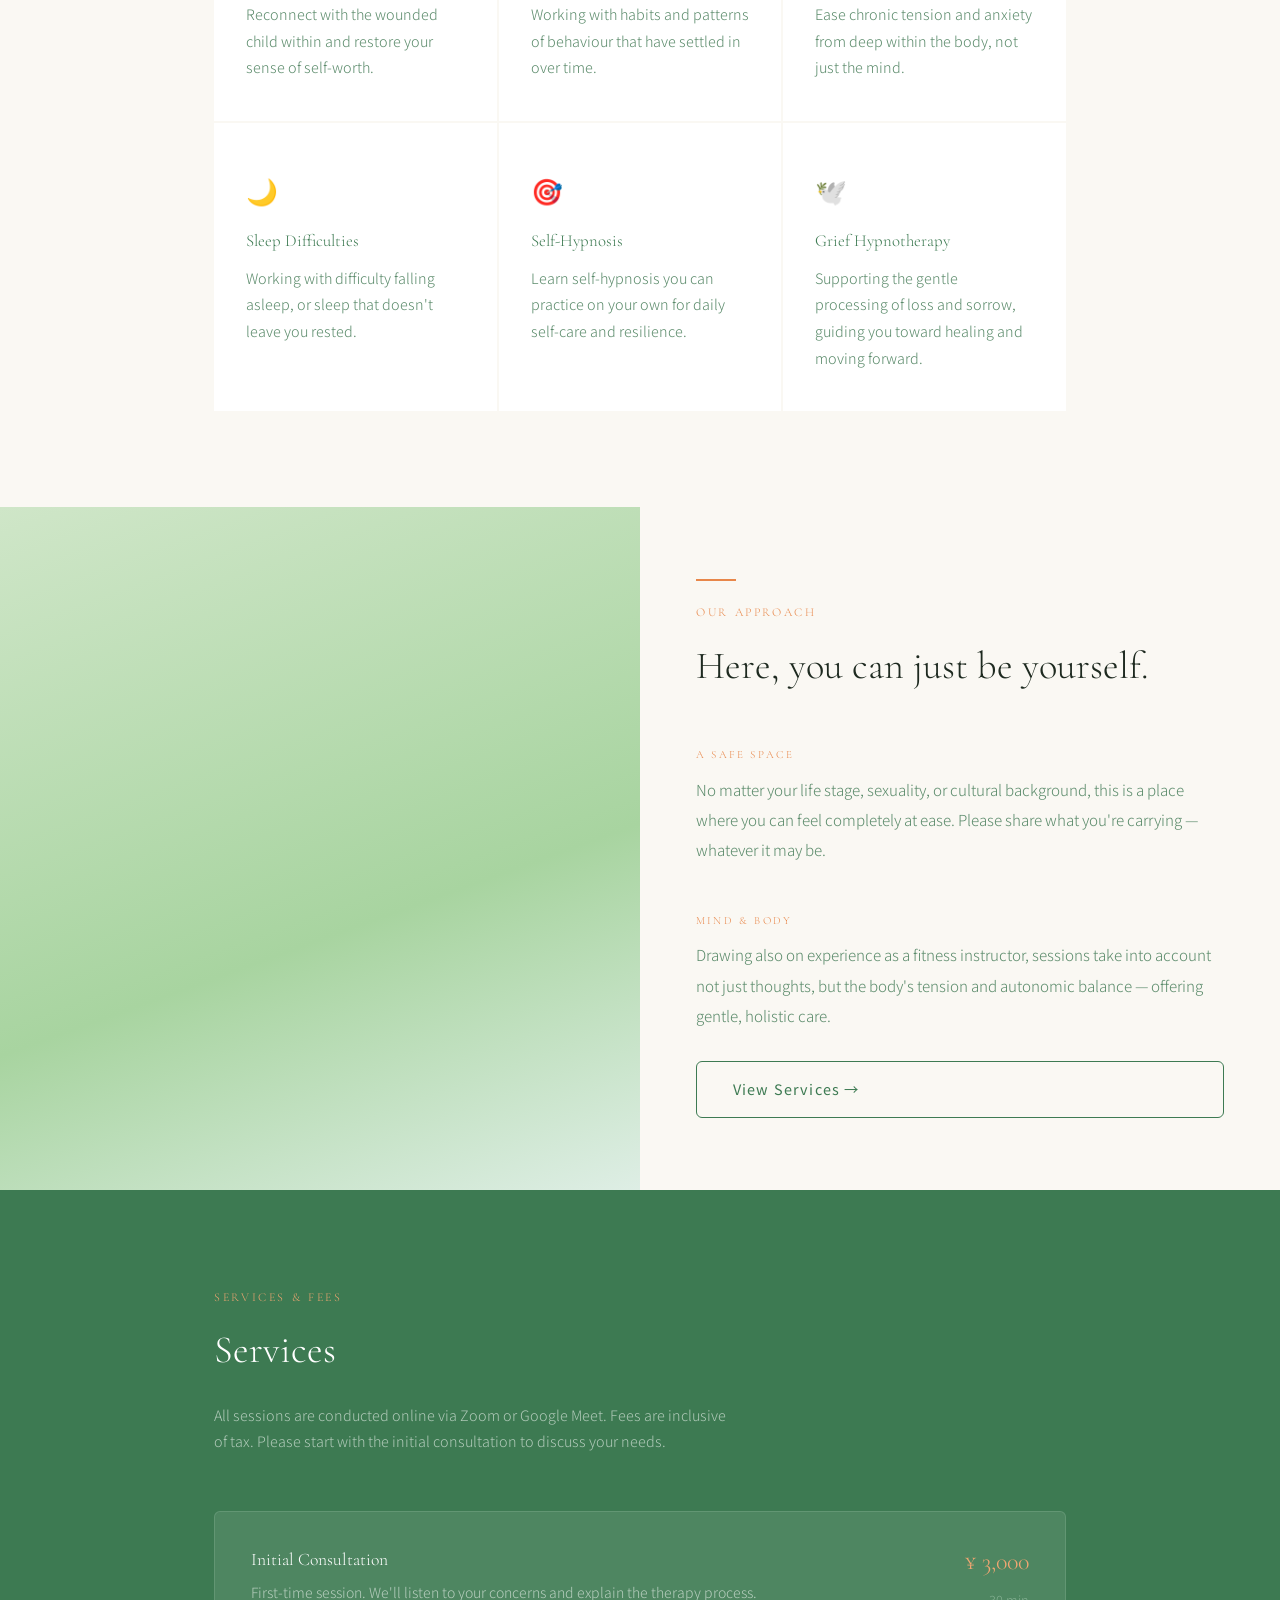
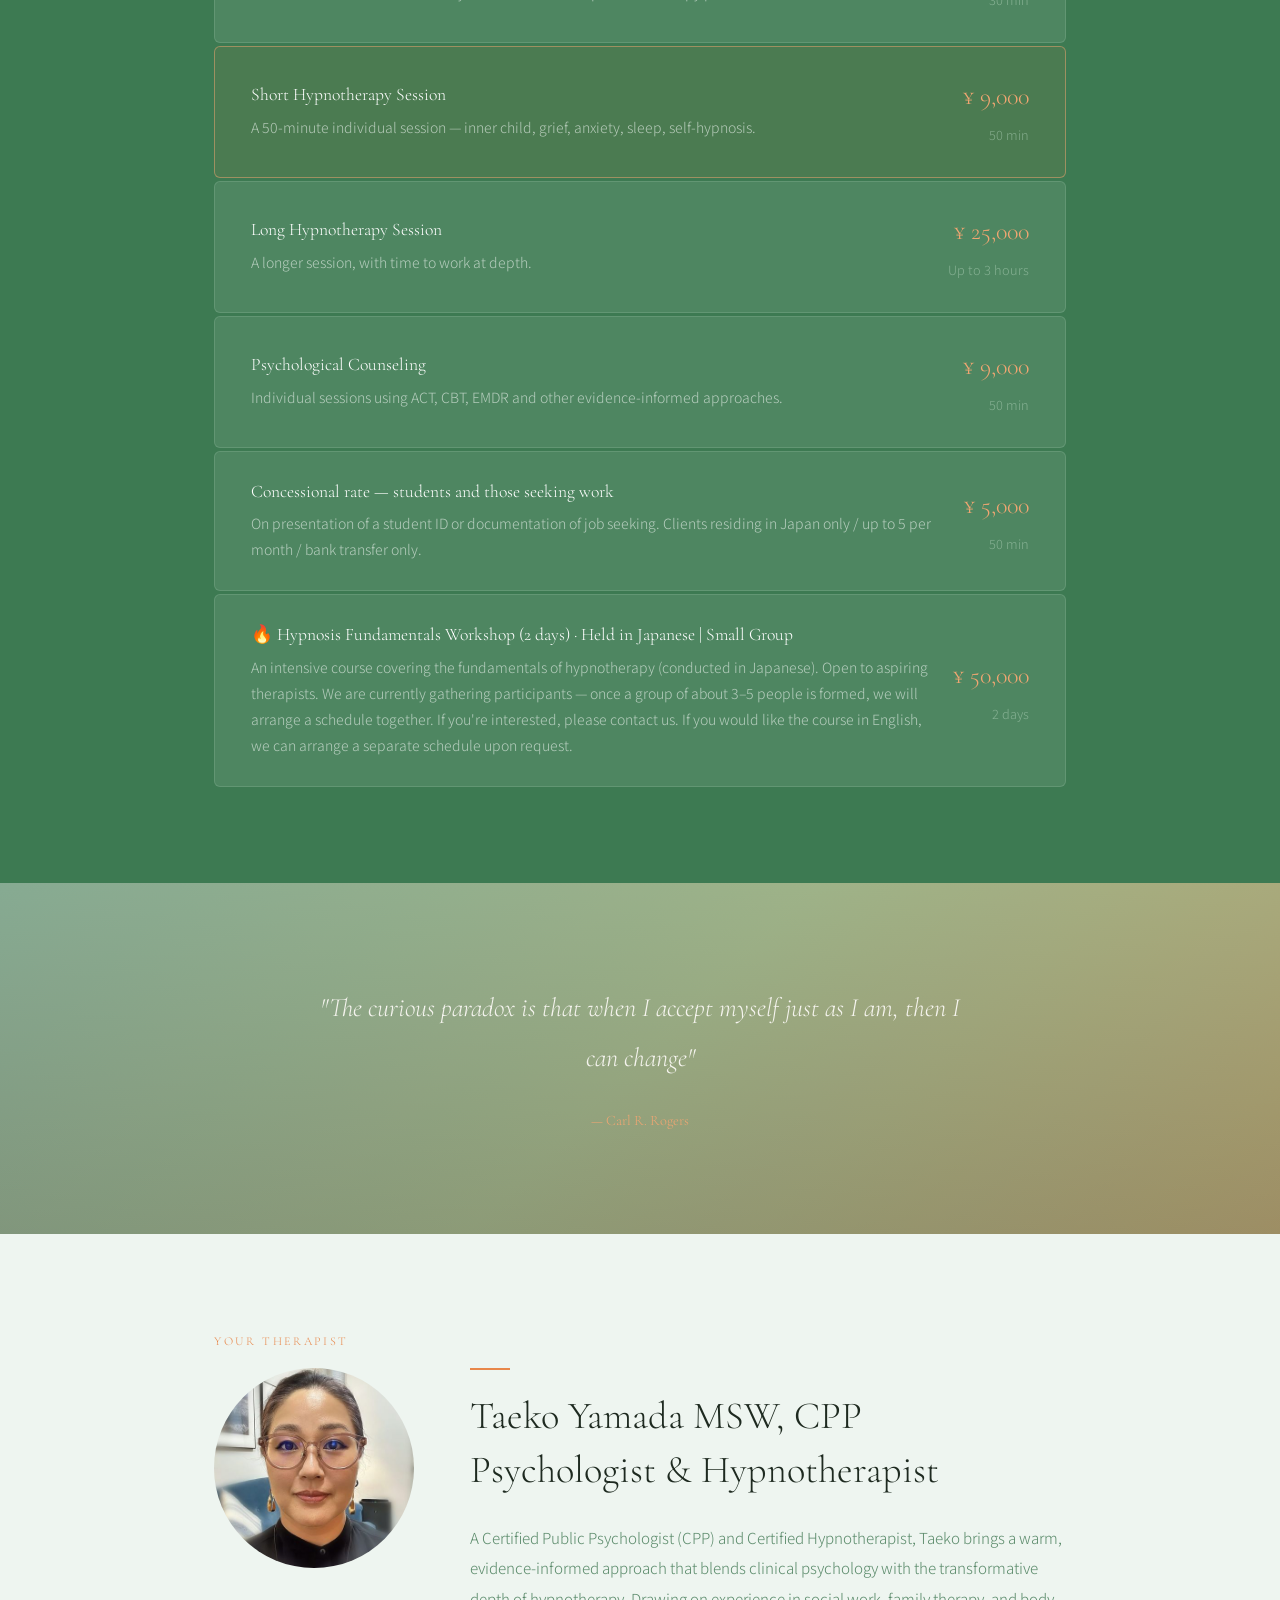
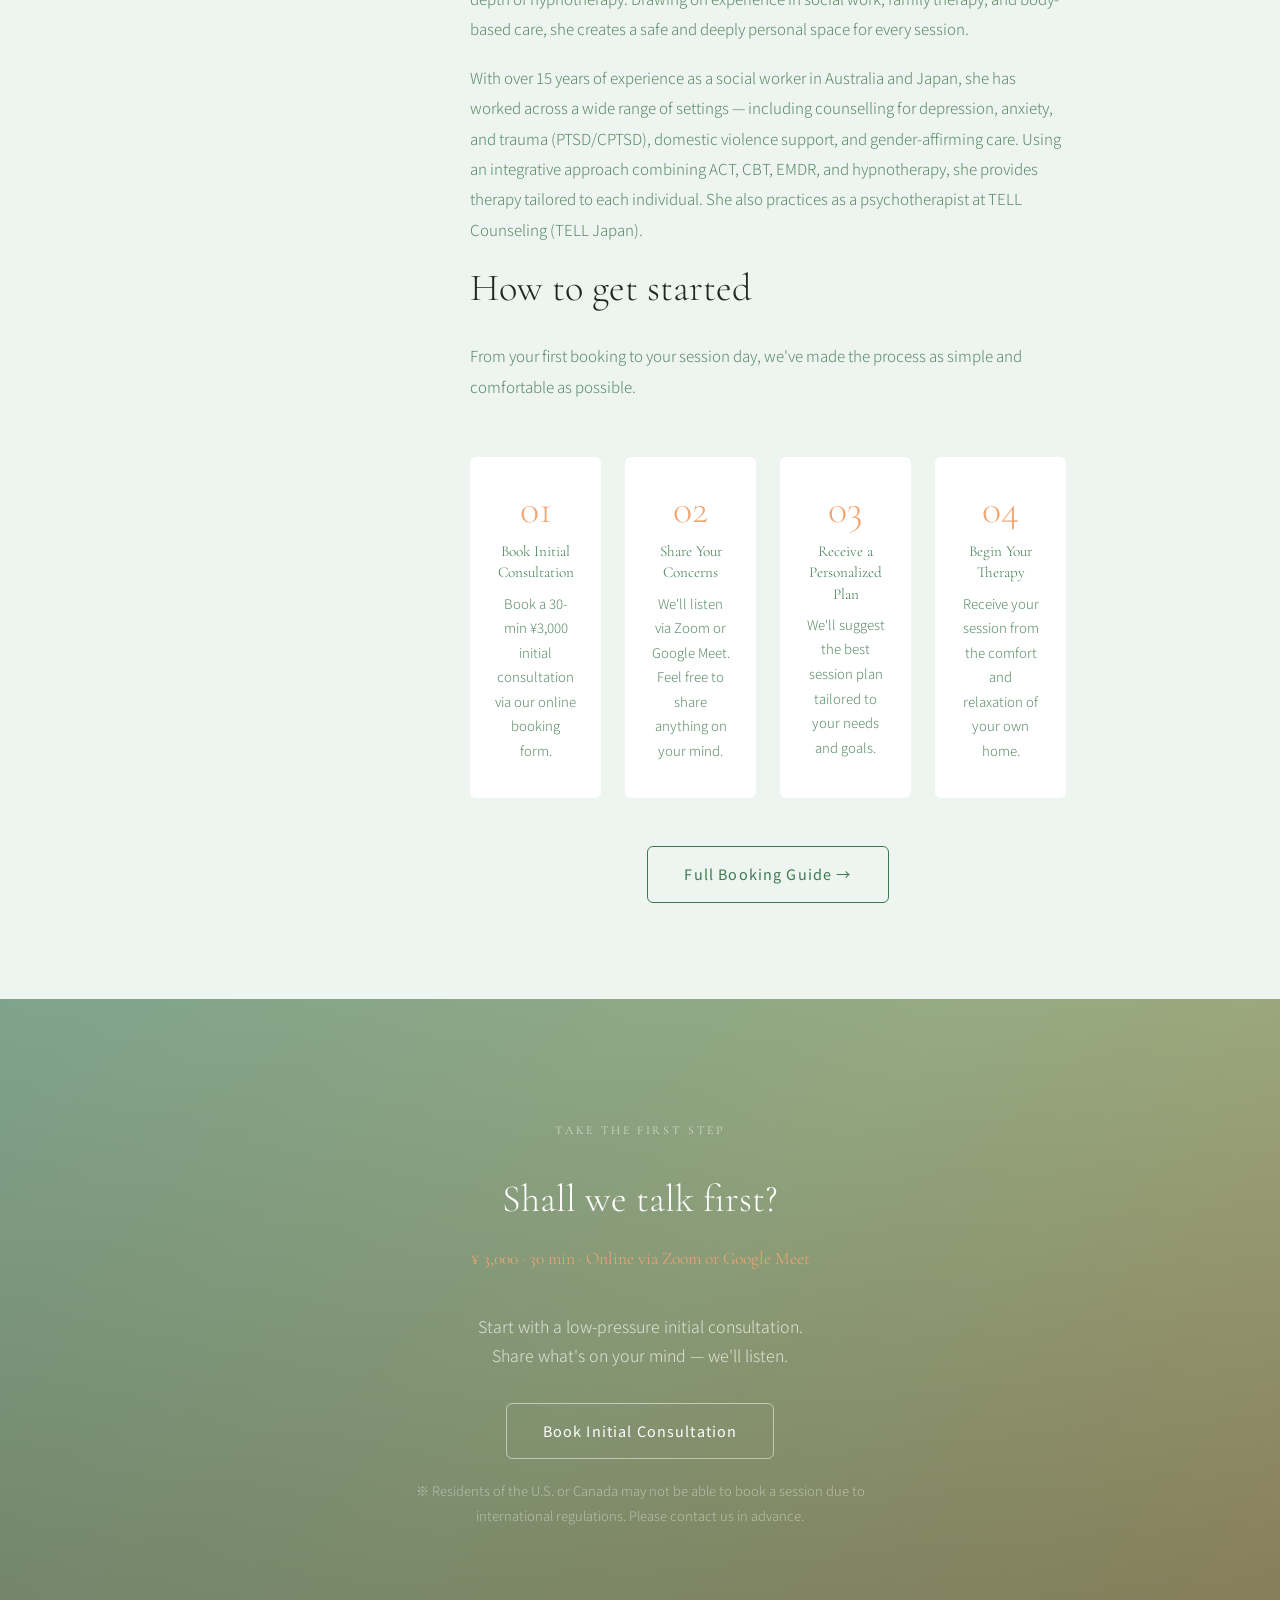
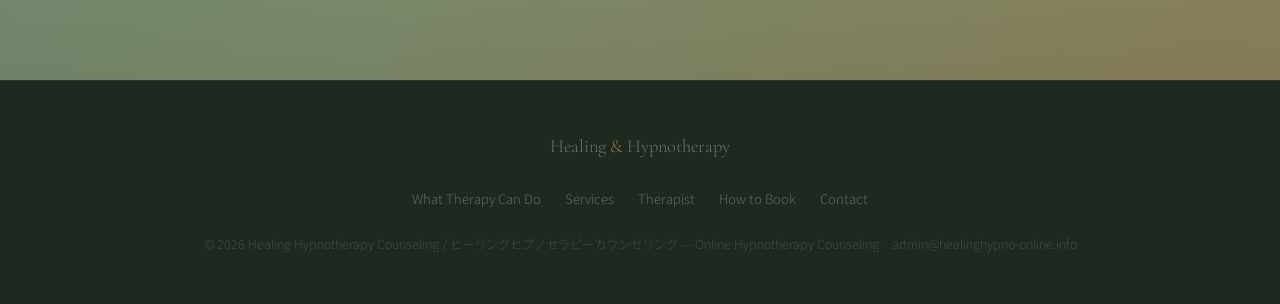
==== commit cfdb43c7: "EN: unify site name to trade name + add JSON-LD Co-Authored-By: Claude Opus 5 <noreply@anthropic.com" ====
--- a/en/index.html
+++ b/en/index.html
@@ -3,20 +3,20 @@
 <head>
   <meta charset="UTF-8" />
   <meta name="viewport" content="width=device-width, initial-scale=1.0" />
-  <meta name="description" content="Online hypnotherapy and counseling by a Certified Public Psychologist and Certified Hypnotherapist. Inner child healing, grief, anxiety and sleep, and self-hypnosis." />
-  <title>Healing Hypno Online | Hypnotherapy &amp; Online Therapy</title>
+  <meta name="description" content="Healing Hypnotherapy Counseling - online hypnotherapy and counseling by a Certified Public Psychologist and Certified Hypnotherapist. Inner child healing, grief, anxiety and sleep, and self-hypnosis." />
+  <title>Healing Hypnotherapy Counseling | Online Hypnotherapy by a Certified Public Psychologist</title>
     <meta property="og:type" content="website" />
-    <meta property="og:site_name" content="Healing Hypno Online" />
-    <meta property="og:title" content="Healing Hypno Online | Hypnotherapy &amp; Online Therapy" />
-    <meta property="og:description" content="Online hypnotherapy and counseling by a licensed psychologist. Inner child healing, grief, anxiety and sleep, and self-hypnosis." />
+    <meta property="og:site_name" content="Healing Hypnotherapy Counseling" />
+    <meta property="og:title" content="Healing Hypnotherapy Counseling | Online Hypnotherapy by a Certified Public Psychologist" />
+    <meta property="og:description" content="Healing Hypnotherapy Counseling - online hypnotherapy and counseling by a licensed psychologist. Inner child healing, grief, anxiety and sleep, and self-hypnosis." />
     <meta property="og:url" content="https://healinghypno-online.info/en/" />
     <meta property="og:image" content="https://healinghypno-online.info/og-image.png" />
     <meta property="og:image:width" content="1200" />
     <meta property="og:image:height" content="630" />
     <meta property="og:locale" content="en_US" />
     <meta name="twitter:card" content="summary_large_image" />
-    <meta name="twitter:title" content="Healing Hypno Online | Hypnotherapy &amp; Online Therapy" />
-    <meta name="twitter:description" content="Online hypnotherapy and counseling by a licensed psychologist. Inner child healing, grief, anxiety and sleep, and self-hypnosis." />
+    <meta name="twitter:title" content="Healing Hypnotherapy Counseling | Online Hypnotherapy by a Certified Public Psychologist" />
+    <meta name="twitter:description" content="Healing Hypnotherapy Counseling - online hypnotherapy and counseling by a licensed psychologist. Inner child healing, grief, anxiety and sleep, and self-hypnosis." />
     <meta name="twitter:image" content="https://healinghypno-online.info/og-image.png" />
   <link rel="preconnect" href="https://fonts.googleapis.com" />
   <link href="https://fonts.googleapis.com/css2?family=Noto+Serif+JP:wght@300;400;600&family=Noto+Sans+JP:wght@300;400;500&family=Cormorant+Garamond:ital,wght@0,300;0,400;1,300&display=swap" rel="stylesheet" />
@@ -359,19 +359,19 @@
   <link rel="alternate" hreflang="ja" href="https://healinghypno-online.info/" />
   <link rel="alternate" hreflang="en" href="https://healinghypno-online.info/en/" />
   <link rel="alternate" hreflang="x-default" href="https://healinghypno-online.info/" />
-  <meta property="og:title" content="Healing Hypno Online | Hypnotherapy &amp; Online Therapy" />
-  <meta property="og:description" content="Online hypnotherapy and counseling by a Certified Public Psychologist and Certified Hypnotherapist. Inner child healing, grief, anxiety and sleep, and self-hypnosis." />
+  <meta property="og:title" content="Healing Hypnotherapy Counseling | Online Hypnotherapy by a Certified Public Psychologist" />
+  <meta property="og:description" content="Healing Hypnotherapy Counseling - online hypnotherapy and counseling by a Certified Public Psychologist and Certified Hypnotherapist. Inner child healing, grief, anxiety and sleep, and self-hypnosis." />
   <meta property="og:url" content="https://healinghypno-online.info/en/" />
   <meta property="og:type" content="website" />
   <meta property="og:locale" content="en_US" />
   <meta property="og:locale:alternate" content="ja_JP" />
-</head>
+<script type="application/ld+json">{"@context":"https://schema.org","@type":"ProfessionalService","name":"Healing Hypnotherapy Counseling","alternateName":["ヒーリングヒプノセラピーカウンセリング","Healing Hypno Online"],"url":"https://healinghypno-online.info/en/","image":"https://healinghypno-online.info/og-image.png","description":"Online hypnotherapy and counseling by a Certified Public Psychologist and Certified Hypnotherapist.","areaServed":"JP","availableLanguage":["en","ja"],"founder":{"@type":"Person","name":"Taeko Yamada"}}</script><style>.nav-logo{font-size:.95rem;line-height:1.25}</style></head>
 <body>
 
 <!-- NAV -->
 <nav>
   <div class="nav-inner">
-    <div class="nav-logo">Healing <span>&</span> Hypnotherapy</div>
+    <div class="nav-logo">Healing Hypnotherapy<br>Counseling</div>
     <ul class="nav-links">
       <li><a href="#about">What Therapy Can Do</a></li>
       <li><a href="#services">Services</a></li>
@@ -394,7 +394,7 @@
   <div class="hero-overlay"></div>
   <div class="hero-sun"></div>
   <div class="container hero-content fade-in">
-    <p class="hero-en">Online Hypnotherapy</p>
+    <p class="hero-en">Healing Hypnotherapy Counseling</p>
     <h1>Therapy that reaches<br>the depths of your heart.</h1>
     <p class="hero-sub">
       Online sessions by a Certified Public Psychologist<br>
@@ -630,7 +630,7 @@
     <li><a href="https://fluentmind350.github.io/healing-hypno-booking/en.html">How to Book</a></li>
     <li><a href="mailto:admin@healinghypno-online.info">Contact</a></li>
   </ul>
-  <p class="footer-copy">© 2025 Healing Hypno Online — Online Hypnotherapy Counseling · admin@healinghypno-online.info</p>
+  <p class="footer-copy">© 2026 Healing Hypnotherapy Counseling / ヒーリングヒプノセラピーカウンセリング — Online Hypnotherapy Counseling · admin@healinghypno-online.info</p>
 </footer>
 
 <script>
